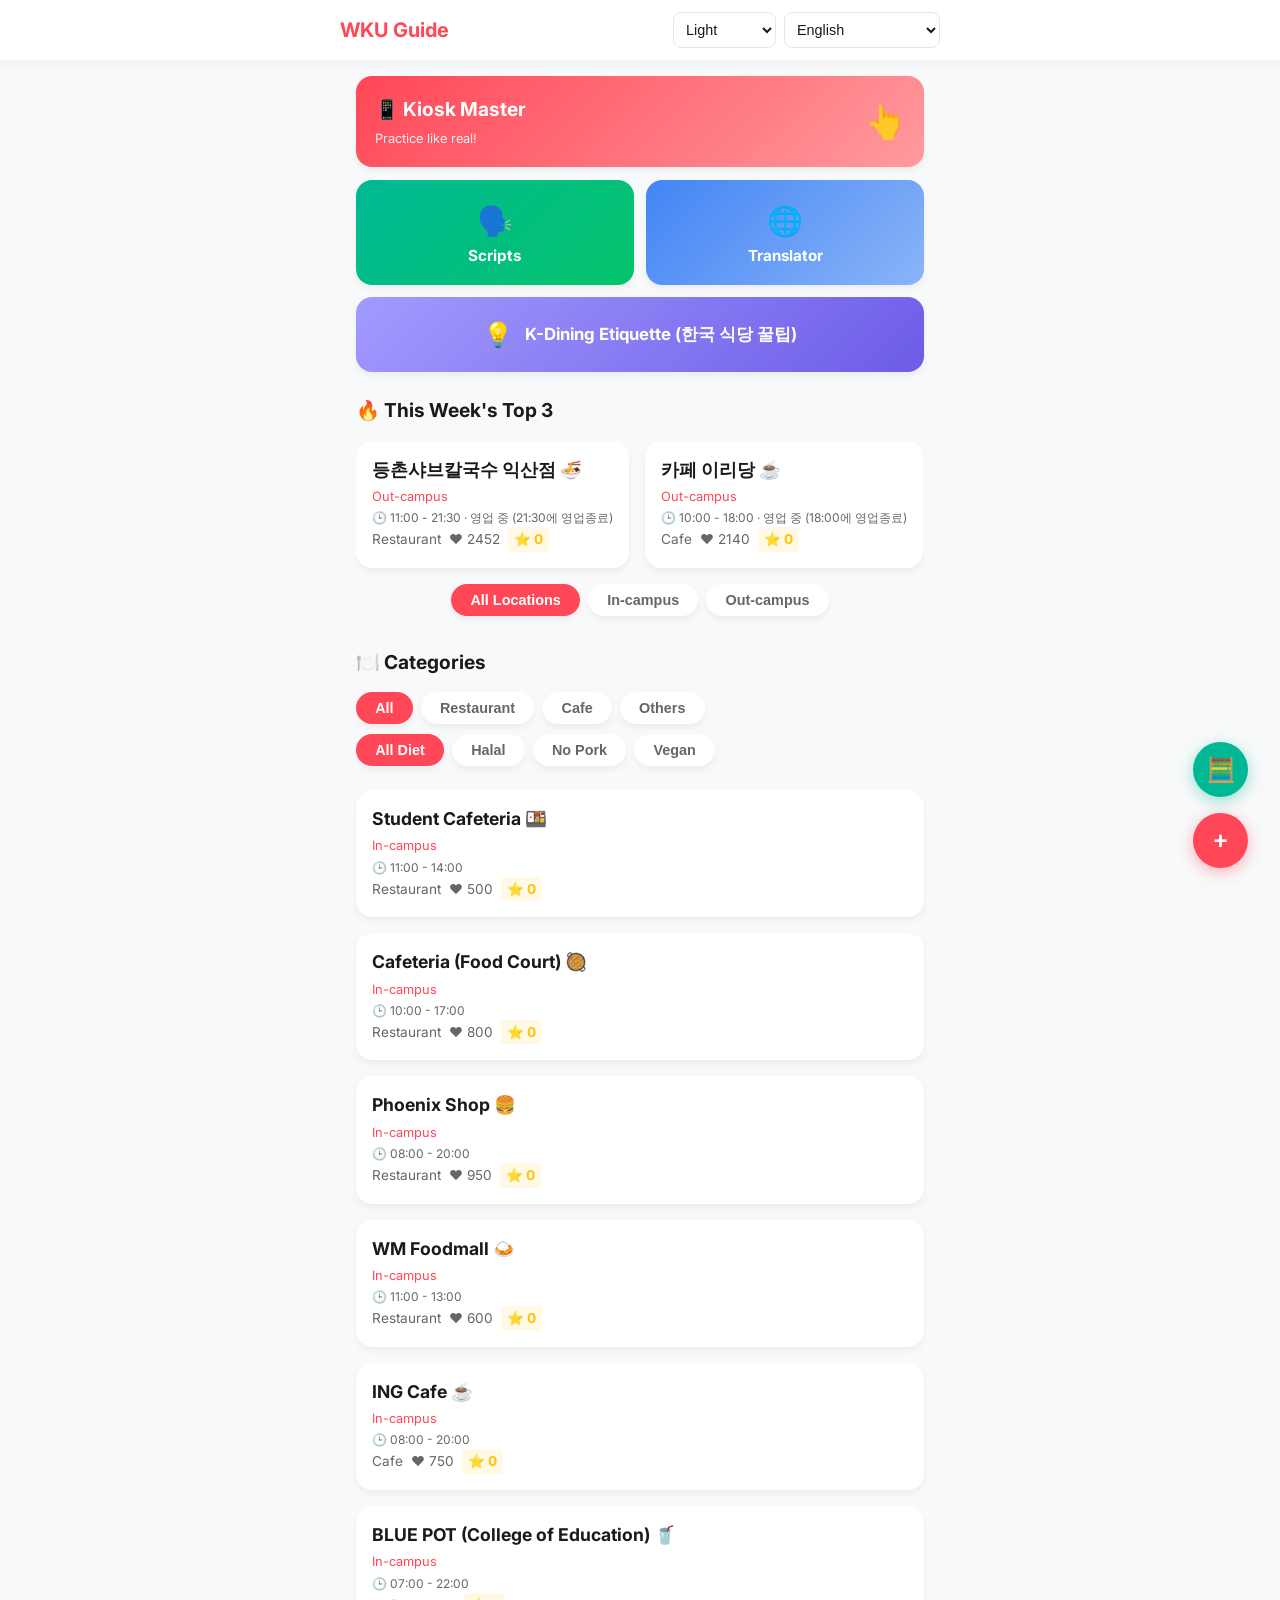
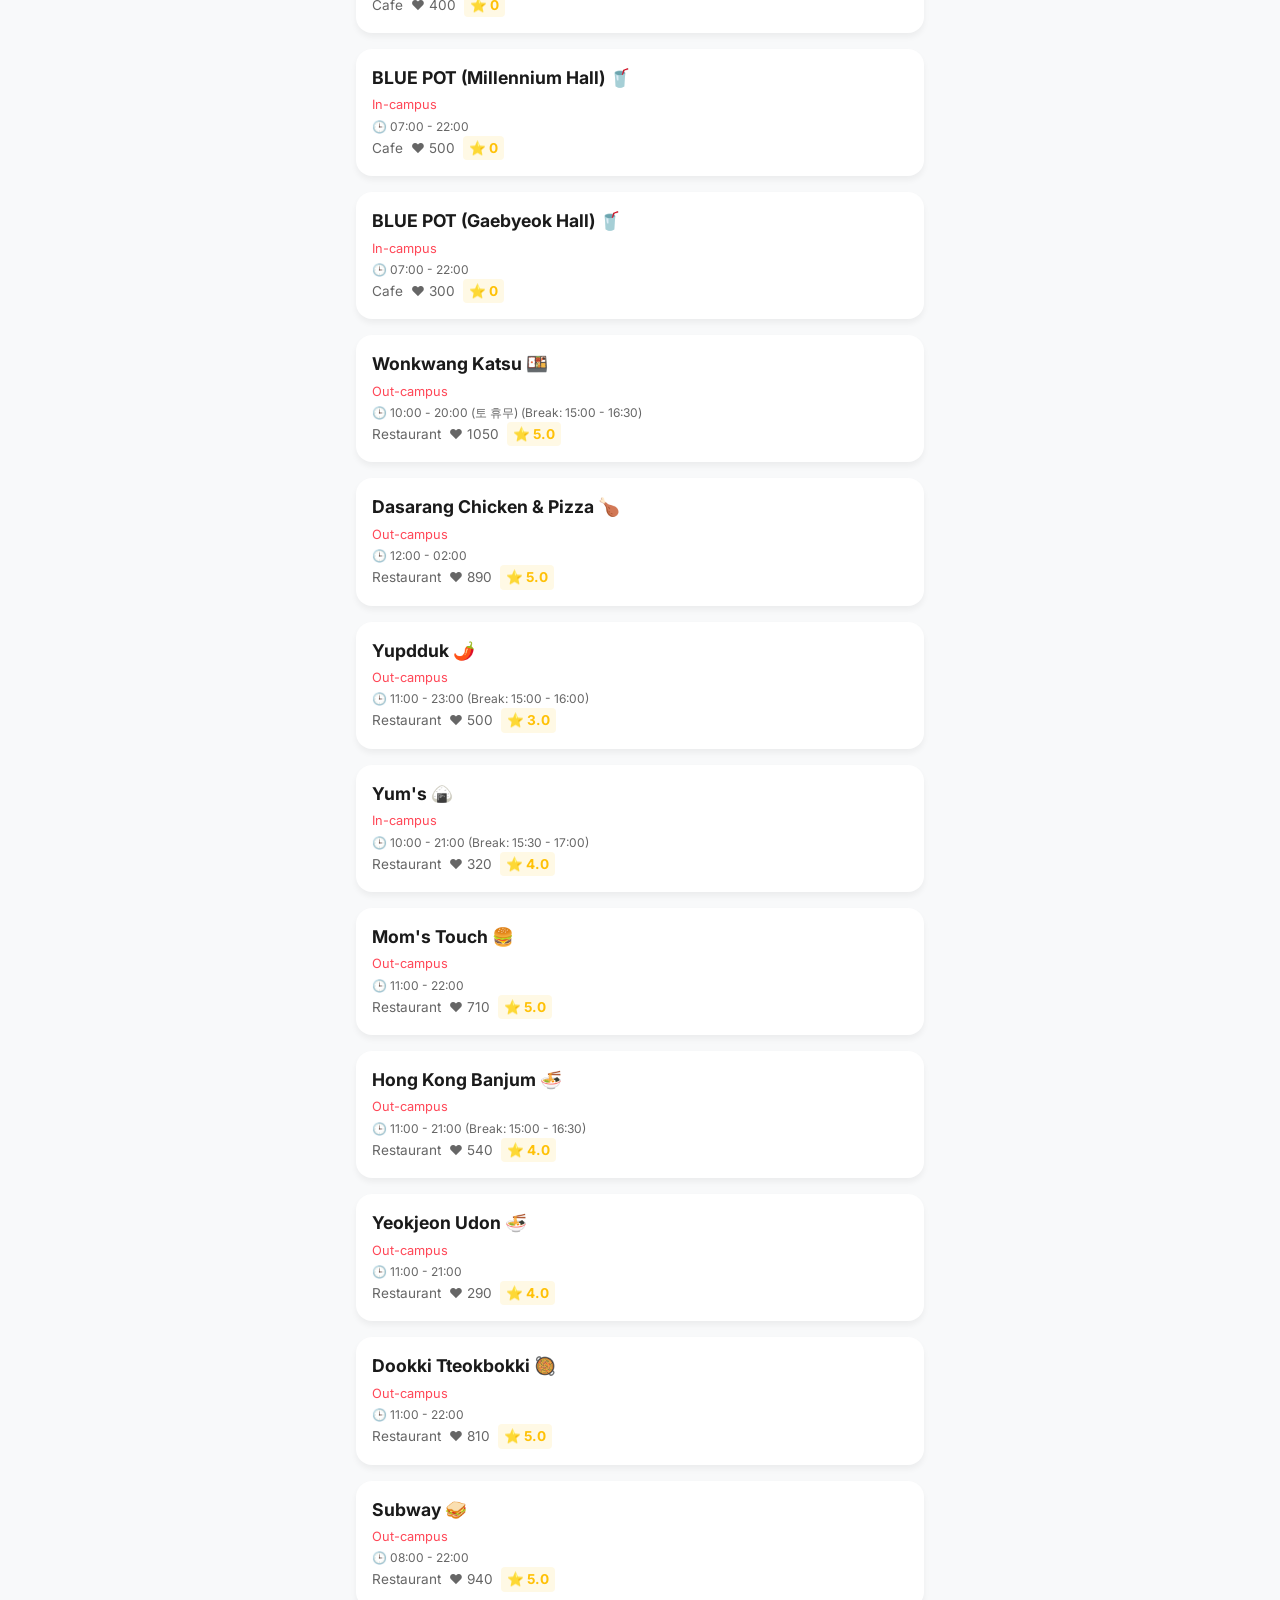
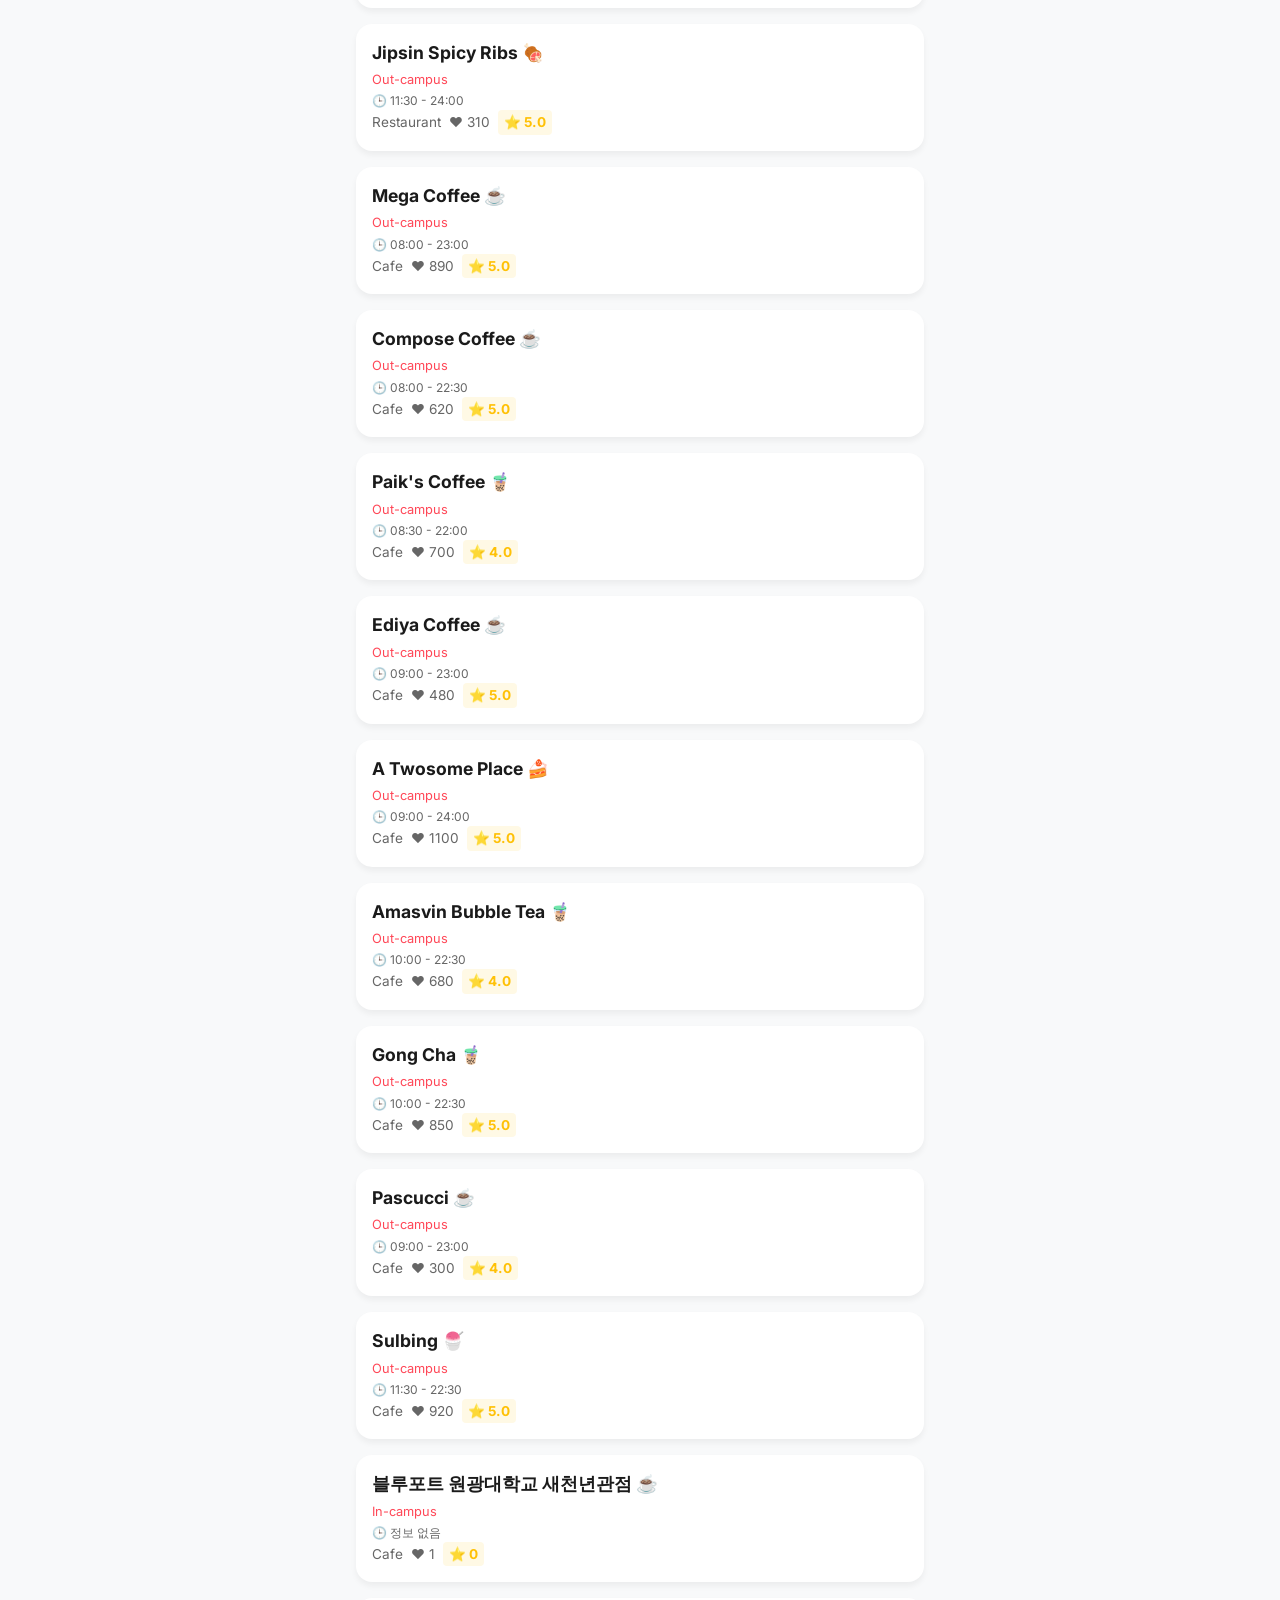
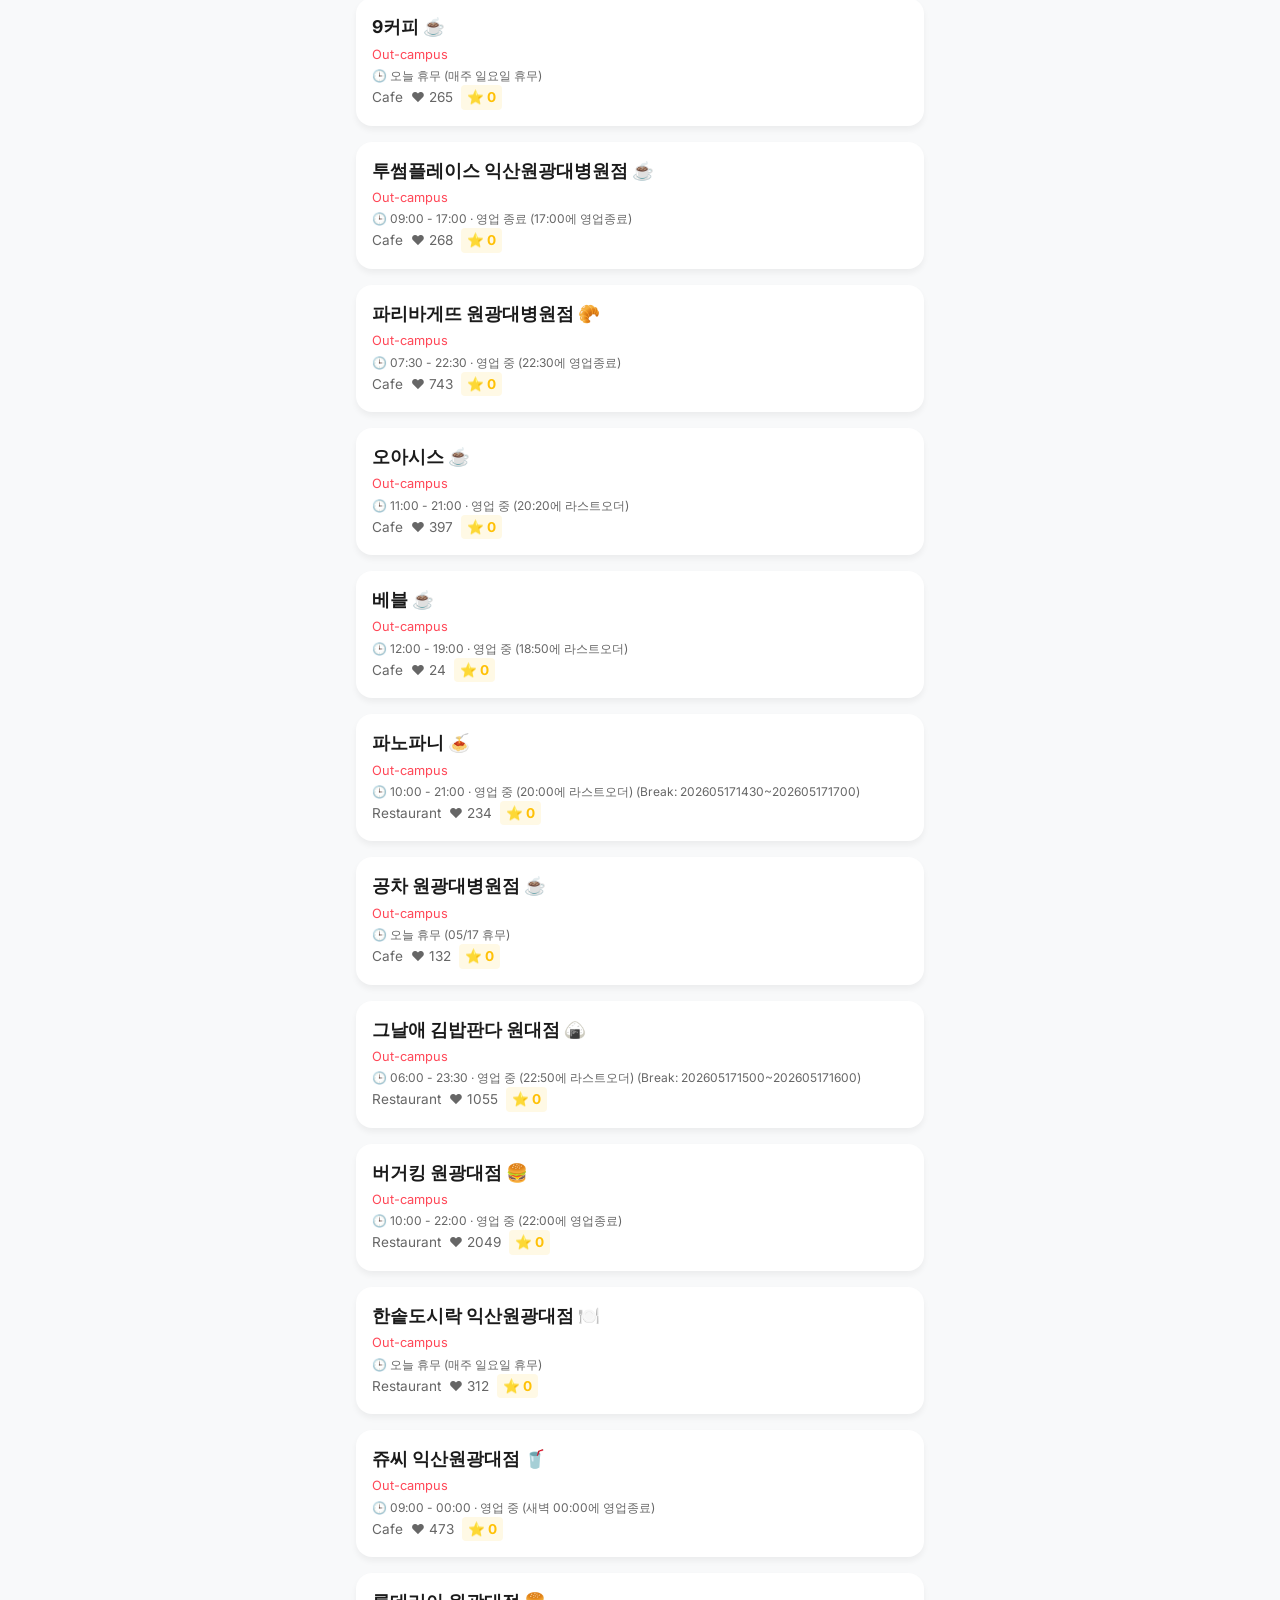
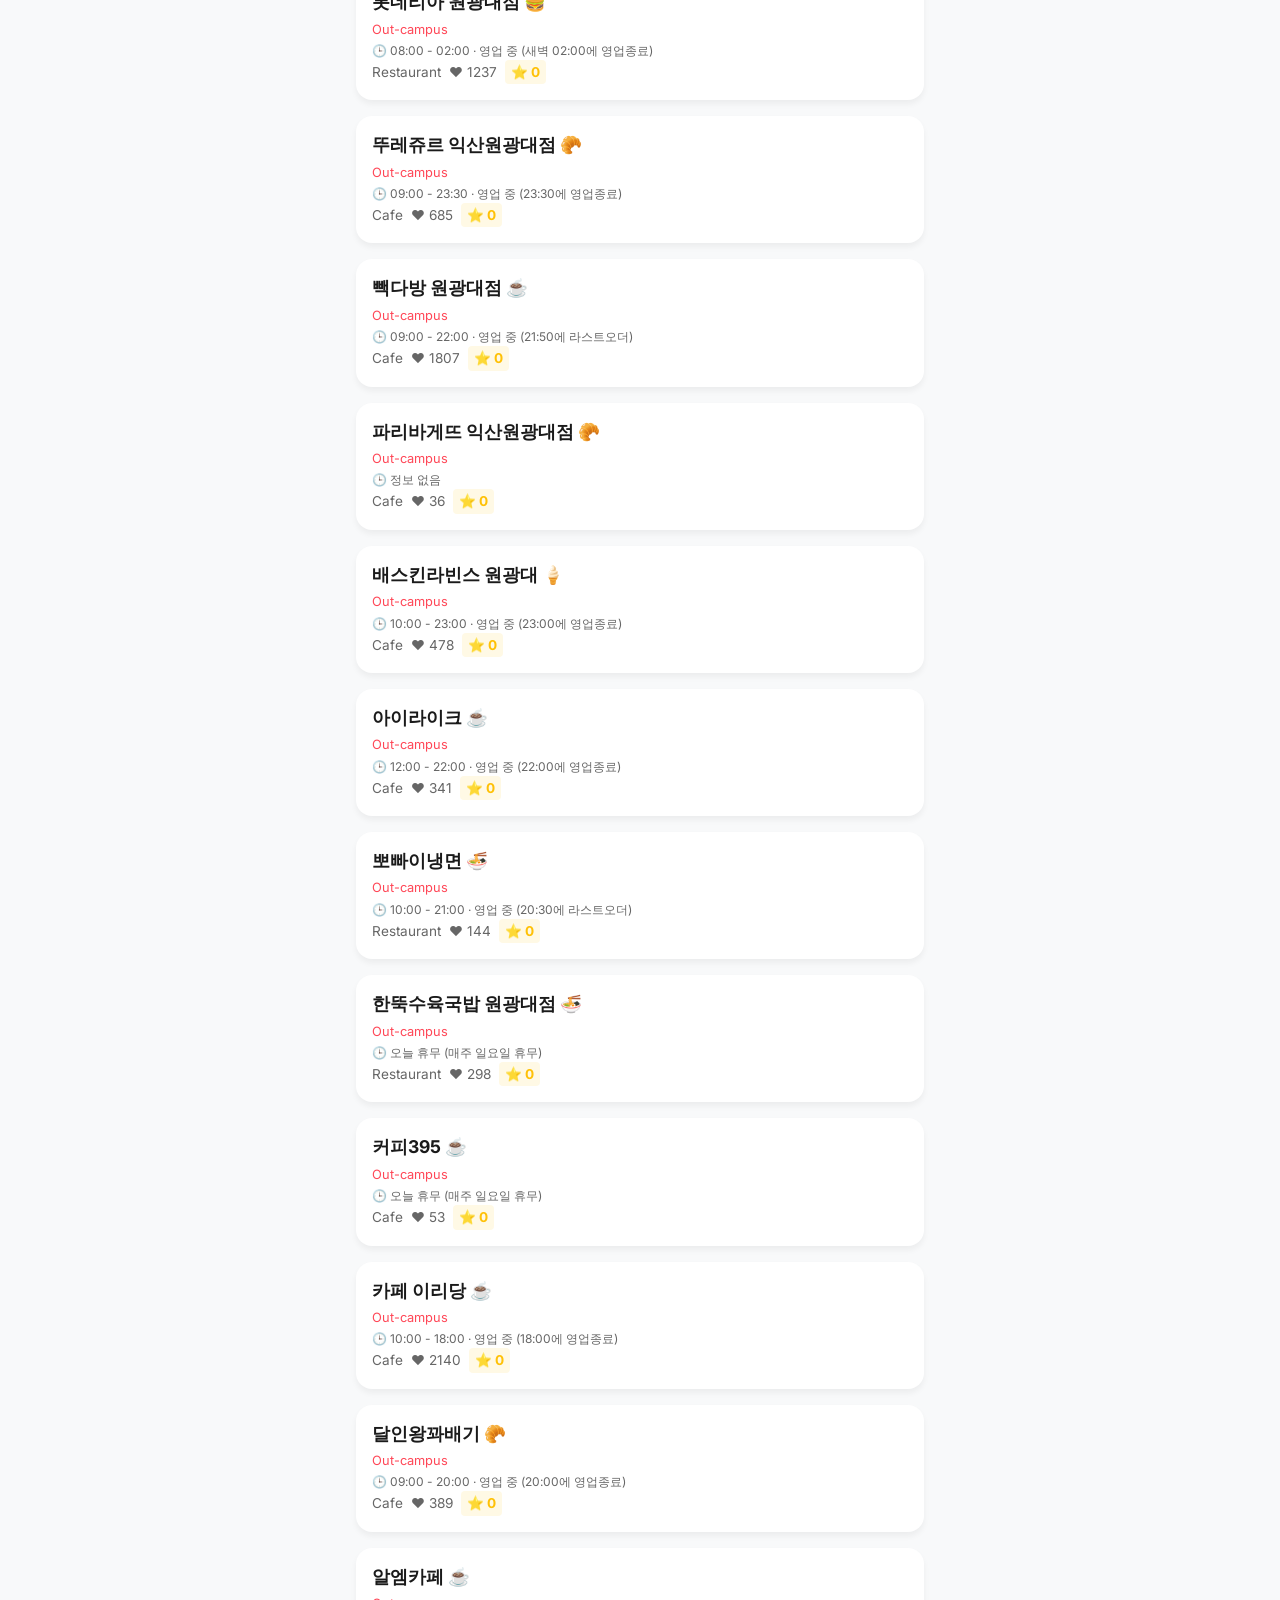
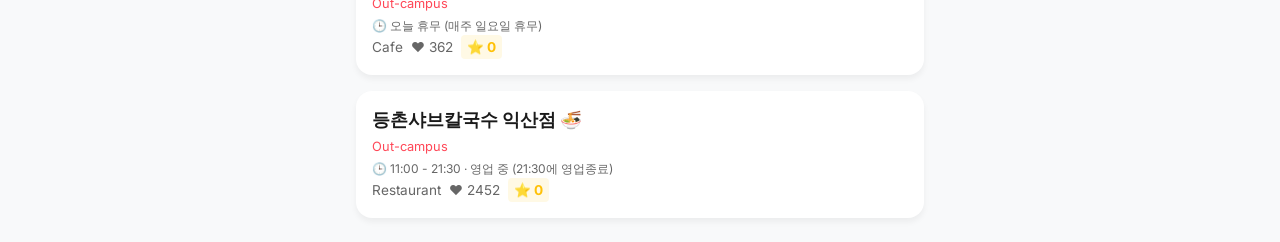
==== index.html @ 83cfc6c4 "Add files via upload" ====
<!DOCTYPE html>
<html lang="ko" data-theme="light">
<head>
  <script src="auto_import.js"></script>
  <script src="naver_wku_places_data.js"></script>
  <meta charset="UTF-8">
  <meta name="viewport" content="width=device-width, initial-scale=1.0, maximum-scale=1.0, user-scalable=no">
  <meta name="referrer" content="no-referrer">
  <title>WKU Restaurant Guide</title>
  <link href="https://fonts.googleapis.com/css2?family=Inter:wght@400;600;700;800&display=swap" rel="stylesheet">
  <style>
/* styles.css */
:root {
  --bg-color: #f8f9fa; --surface: #ffffff; --text-primary: #1a1a1a; --text-secondary: #666666;
  --primary: #ff4757; --primary-hover: #ff6b81; --border: #e2e8f0; --card-shadow: 0 4px 6px rgba(0, 0, 0, 0.05);
  --radius: 16px; --radius-sm: 8px;
}
[data-theme="dark"] {
  --bg-color: #121212; --surface: #1e1e1e; --text-primary: #e0e0e0; --text-secondary: #a0a0a0;
  --primary: #ff6b81; --primary-hover: #ff4757; --border: #333333; --card-shadow: 0 4px 6px rgba(0, 0, 0, 0.3);
}
[data-theme="truetone"] {
  --bg-color: #f4ecd8; --surface: #fdf6e3; --text-primary: #4a4238; --text-secondary: #7a6e5d;
  --primary: #d97757; --primary-hover: #c56546; --border: #e5d8bd; --card-shadow: 0 4px 6px rgba(92, 77, 50, 0.1);
}

* { box-sizing: border-box; margin: 0; padding: 0; -webkit-tap-highlight-color: transparent; }
body { font-family: 'Inter', -apple-system, sans-serif; background-color: var(--bg-color); color: var(--text-primary); line-height: 1.5; transition: background-color 0.3s ease, color 0.3s ease; }
header { position: sticky; top: 0; background-color: var(--surface); box-shadow: 0 2px 10px rgba(0,0,0,0.05); z-index: 100; padding: 0.75rem 1rem; transition: background-color 0.3s ease; }
.header-content { display: flex; justify-content: space-between; align-items: center; max-width: 600px; margin: 0 auto; }
.header-back-btn { display: none; background: none; border: none; font-size: 1.25rem; cursor: pointer; color: var(--text-primary); padding: 0.2rem 0.5rem; margin-right: 0.5rem; transition: color 0.2s; align-items: center; }
.header-back-btn:hover { color: var(--primary); }
.logo { font-size: 1.25rem; font-weight: 700; color: var(--primary); text-decoration: none; display: flex; align-items: center; }
.controls { display: flex; gap: 0.5rem; }
select { padding: 0.5rem; border-radius: var(--radius-sm); border: 1px solid var(--border); background-color: var(--surface); color: var(--text-primary); font-size: 0.9rem; outline: none; }
main { max-width: 600px; margin: 0 auto; min-height: 100vh; }
.view { display: none; animation: fadeIn 0.3s ease; }
.view.active { display: block; }
@keyframes fadeIn { from { opacity: 0; transform: translateY(10px); } to { opacity: 1; transform: translateY(0); } }
.section-container { padding: 1.5rem 1rem; }
.section-title { font-size: 1.2rem; font-weight: 700; margin-bottom: 1rem; color: var(--text-primary); }
.categories { display: flex; gap: 0.5rem; overflow-x: auto; padding-bottom: 0.5rem; scrollbar-width: none; }
.categories::-webkit-scrollbar { display: none; }
.category-btn { padding: 0.5rem 1.2rem; border: none; border-radius: 20px; background-color: var(--surface); color: var(--text-secondary); font-weight: 600; font-size: 0.9rem; white-space: nowrap; box-shadow: var(--card-shadow); cursor: pointer; transition: all 0.2s ease; }
.category-btn.active { background-color: var(--primary); color: white; }
.grid { display: grid; grid-template-columns: 1fr; gap: 1rem; margin-top: 1rem; }
.card { background-color: var(--surface); border-radius: var(--radius); box-shadow: var(--card-shadow); display: flex; overflow: hidden; cursor: pointer; transition: transform 0.2s ease; }
.card:hover { transform: translateY(-2px); }
.card-img { width: 100px; height: 100px; object-fit: cover; }
.card-content { padding: 1rem; flex: 1; display: flex; flex-direction: column; justify-content: center; }
.card-title { font-size: 1.1rem; font-weight: 700; margin-bottom: 0.25rem; }
.card-meta { font-size: 0.85rem; color: var(--text-secondary); display: flex; align-items: center; gap: 0.5rem; }
.rating-badge { display: inline-flex; align-items: center; background-color: rgba(255, 193, 7, 0.1); color: #ffc107; padding: 2px 6px; border-radius: 4px; font-weight: bold; }
/* Detail View Styles */
.detail-cover { width: 100%; height: 220px; object-fit: cover; display: block; }
.detail-header { background-color: var(--surface); padding: 1.5rem 1rem; border-bottom-left-radius: var(--radius); border-bottom-right-radius: var(--radius); box-shadow: var(--card-shadow); margin-bottom: 1rem; }
.detail-title { font-size: 1.5rem; font-weight: 800; margin-bottom: 0.5rem; }
.detail-address { font-size: 0.9rem; color: var(--text-secondary); margin-bottom: 1rem; display: flex; align-items: center; gap: 0.5rem; }
.detail-actions { display: flex; gap: 0.5rem; flex-wrap: wrap; }
.btn { padding: 0.6rem 1rem; border-radius: var(--radius-sm); font-weight: 600; font-size: 0.95rem; border: none; cursor: pointer; display: inline-flex; align-items: center; justify-content: center; gap: 0.5rem; text-decoration: none; transition: all 0.2s ease; }
.btn-primary { background-color: var(--primary); color: white; width: 100%; }
.btn-primary:hover { background-color: var(--primary-hover); }
.btn-outline { background-color: transparent; border: 1px solid var(--border); color: var(--text-primary); }
.btn-outline:hover { background-color: var(--bg-color); }
.menu-item { display: flex; background-color: var(--surface); border-radius: var(--radius); padding: 1rem; margin-bottom: 1rem; box-shadow: var(--card-shadow); }
.menu-info { flex: 1; }
.menu-name { font-weight: 700; font-size: 1.05rem; margin-bottom: 0.25rem; }
.menu-desc { font-size: 0.85rem; color: var(--text-secondary); margin-bottom: 0.5rem; line-height: 1.3; }
.menu-price { font-weight: 700; color: var(--primary); }
.menu-img { width: 80px; height: 80px; object-fit: cover; border-radius: var(--radius-sm); margin-left: 1rem; }

/* Reviews & Modals */
.form-group { margin-bottom: 1rem; }
.form-group label { display: block; font-size: 0.9rem; font-weight: 600; margin-bottom: 0.5rem; color: var(--text-secondary); }
textarea.form-control, select.form-control, input.form-control { width: 100%; padding: 0.8rem; border: 1px solid var(--border); border-radius: var(--radius-sm); background-color: var(--surface); color: var(--text-primary); font-family: inherit; font-size: 0.95rem; outline: none; }
textarea.form-control { resize: vertical; min-height: 80px; }
.review-card { background-color: var(--surface); padding: 1rem; border-radius: var(--radius); box-shadow: var(--card-shadow); margin-bottom: 1rem; }
.review-header { display: flex; justify-content: space-between; align-items: center; margin-bottom: 0.5rem; }
.review-author { font-weight: 700; font-size: 0.95rem; }
.review-date { font-size: 0.8rem; color: var(--text-secondary); }
.review-food { font-size: 0.85rem; color: var(--primary); margin-bottom: 0.5rem; font-weight: 600; }
.review-text { font-size: 0.95rem; color: var(--text-primary); line-height: 1.4; }

.modal-overlay { position: fixed; top: 0; left: 0; right: 0; bottom: 0; background-color: rgba(0,0,0,0.5); display: none; justify-content: center; align-items: center; z-index: 1000; padding: 1rem; }
.modal-overlay.active { display: flex; }
.modal-content { background-color: var(--surface); border-radius: var(--radius); width: 100%; max-width: 500px; max-height: 80vh; overflow-y: auto; padding: 1.5rem; box-shadow: 0 10px 30px rgba(0,0,0,0.2); }
.modal-header { display: flex; justify-content: space-between; align-items: center; margin-bottom: 1rem; }
.close-btn { background: none; border: none; font-size: 1.5rem; color: var(--text-secondary); cursor: pointer; }

/* Scripts UI */
.script-box { background-color: var(--bg-color); padding: 1rem; border-radius: var(--radius-sm); margin-bottom: 0.5rem; border-left: 3px solid var(--primary); }
.script-ko-container { display: flex; justify-content: space-between; align-items: center; margin-bottom: 0.25rem; }
.script-ko { font-weight: 700; color: var(--text-primary); }
.script-rom { font-size: 0.85rem; color: #888; font-style: italic; margin-top: 0.2rem; }
.tts-btn { background: none; border: none; font-size: 1.2rem; cursor: pointer; color: var(--primary); padding: 0.2rem; border-radius: 50%; transition: all 0.2s; }
.tts-btn:active { transform: scale(0.9); }
.tts-btn:hover { background-color: rgba(255, 71, 87, 0.1); }
.script-en { font-size: 0.9rem; color: var(--text-secondary); }

/* FAB */
.fab-container { position: fixed; bottom: 2rem; right: 2rem; display: flex; flex-direction: column; gap: 1rem; z-index: 999; }
.fab { width: 55px; height: 55px; border-radius: 50%; background-color: var(--primary); color: white; border: none; font-size: 1.5rem; font-weight: bold; display: flex; align-items: center; justify-content: center; box-shadow: 0 4px 15px rgba(255, 71, 87, 0.4); cursor: pointer; transition: all 0.2s ease; }
.fab:hover { transform: scale(1.05); background-color: var(--primary-hover); }
.fab:active { transform: scale(0.95); }
.fab-secondary { background-color: #00b894; box-shadow: 0 4px 15px rgba(0, 184, 148, 0.4); }
.fab-secondary:hover { background-color: #00cec9; }

.dynamic-menu-box { background-color: var(--bg-color); padding: 1rem; border-radius: var(--radius-sm); margin-bottom: 1rem; border: 1px solid var(--border); position: relative; }
.remove-menu-btn { position: absolute; top: 0.5rem; right: 0.5rem; background: none; border: none; color: var(--primary); font-size: 1.2rem; font-weight: bold; cursor: pointer; }
.star-rating-input { display: flex; gap: 0.3rem; font-size: 2.5rem; color: var(--border); cursor: pointer; margin-bottom: 0.5rem; }
.star-rating-input span { transition: color 0.2s ease, transform 0.1s ease; }
.star-rating-input span:active { transform: scale(0.9); }
.star-rating-input span.active { color: #ffc107; }

/* Kiosk Master & Quiz Styles */
.character-grid { display: grid; grid-template-columns: 1fr 1fr; gap: 1rem; margin-top: 1rem; }
.character-card { background: var(--surface); border: 2px solid var(--border); border-radius: var(--radius); padding: 1rem; text-align: center; transition: all 0.2s ease; position: relative; }
.character-card:hover { border-color: var(--primary); background: rgba(255, 71, 87, 0.05); }
.character-img { width: 100%; height: 120px; object-fit: contain; margin-bottom: 0.5rem; cursor: pointer; }
.mode-btn { display: block; width: 100%; padding: 1.5rem; margin-bottom: 1rem; border-radius: var(--radius); background: var(--surface); border: 2px solid var(--border); font-size: 1.2rem; font-weight: 700; text-align: center; cursor: pointer; box-shadow: var(--card-shadow); color: var(--text-primary); }
.mode-btn:hover { border-color: var(--primary); }
.kiosk-container { width: 100%; max-width: 400px; height: 600px; background-color: #f0f0f0; border: 8px solid #222; border-radius: 20px; margin: 0 auto; position: relative; overflow: hidden; box-shadow: 0 10px 25px rgba(0,0,0,0.15); display: flex; flex-direction: column; }
.kiosk-header { background-color: #ff4757; color: white; padding: 15px; text-align: center; font-weight: bold; font-size: 1.2rem; }
.kiosk-body { flex: 1; background-color: #fff; position: relative; overflow-y: auto; }
.kiosk-screen-home { display: flex; flex-direction: column; height: 100%; }
.kiosk-half-btn { flex: 1; display: flex; justify-content: center; align-items: center; font-size: 1.8rem; font-weight: 800; cursor: pointer; transition: background 0.2s; border-bottom: 1px solid #ddd; }
.kiosk-half-btn:hover { background: #f9f9f9; }
.kiosk-screen-menu { display: flex; flex-direction: column; height: 100%; }
.kiosk-category-tabs { display: flex; background: #333; color: white; }
.kiosk-tab { flex: 1; text-align: center; padding: 10px 0; font-size: 0.9rem; cursor: pointer; }
.kiosk-tab.active { background: #ff4757; font-weight: bold; }
.kiosk-menu-grid { display: grid; grid-template-columns: 1fr 1fr; gap: 10px; padding: 10px; flex: 1; overflow-y: auto; }
.kiosk-menu-item { border: 1px solid #ddd; border-radius: 8px; text-align: center; padding: 10px; cursor: pointer; background: #fff; }
.kiosk-menu-item:hover { background: #fafafa; }
.kiosk-cart-area { background: #f8f8f8; border-top: 2px solid #ddd; padding: 10px; display: flex; justify-content: space-between; align-items: center; }
.kiosk-pay-btn { background: #ff4757; color: white; border: none; padding: 10px 20px; border-radius: 8px; font-weight: bold; font-size: 1.1rem; cursor: pointer; }
.kiosk-screen-pay { display: flex; flex-direction: column; padding: 20px; height: 100%; justify-content: center; gap: 15px; }
.kiosk-pay-option { padding: 25px; text-align: center; border: 2px solid #ccc; border-radius: 12px; font-size: 1.5rem; font-weight: bold; cursor: pointer; }
.kiosk-pay-option:hover { border-color: #ff4757; background: rgba(255, 71, 87, 0.05); }

@keyframes pulseHighlight { 0% { box-shadow: 0 0 0 0 rgba(255, 71, 87, 0.7); } 70% { box-shadow: 0 0 0 15px rgba(255, 71, 87, 0); } 100% { box-shadow: 0 0 0 0 rgba(255, 71, 87, 0); } }
.highlight-target { animation: pulseHighlight 1.5s infinite; border: 3px solid #ff4757 !important; z-index: 10; position: relative; }

.dialogue-bubble { background: #fff; border: 2px solid var(--primary); border-radius: 12px; padding: 15px; margin-bottom: 15px; box-shadow: 0 4px 10px rgba(0,0,0,0.1); position: relative; display: flex; align-items: center; gap: 15px; }
.dialogue-bubble::after { content: ''; position: absolute; bottom: -10px; left: 50px; border-width: 10px 10px 0; border-style: solid; border-color: var(--primary) transparent transparent transparent; display: block; width: 0; }
.quiz-option { background: var(--surface); border: 2px solid var(--border); padding: 1rem; border-radius: var(--radius-sm); margin-bottom: 0.8rem; cursor: pointer; font-weight: 600; color: var(--text-primary); transition: all 0.2s; text-align: center; box-shadow: var(--card-shadow); }
.quiz-option:hover { border-color: var(--primary); background: rgba(255, 71, 87, 0.05); }
.quiz-option.correct { background: #00b894 !important; color: white !important; border-color: #00b894 !important; }
.quiz-option.wrong { background: #ff7675 !important; color: white !important; border-color: #ff7675 !important; }
.quiz-option-rom { font-size: 0.85rem; font-weight: 400; font-style: italic; margin-top: 0.3rem; opacity: 0.8; }
.guide-card { background: var(--surface); border-radius: var(--radius-sm); overflow: hidden; box-shadow: var(--card-shadow); border: 2px solid var(--border); display: flex; flex-direction: column; }
.guide-img { height: 100px; display: flex; justify-content: center; align-items: center; font-size: 3.5rem; }
.guide-text { padding: 0.8rem; text-align: center; }
  </style>
</head>
<body>
  <header>
    <div class="header-content">
      <div style="display: flex; align-items: center;">
        <button id="header-back-btn" class="header-back-btn" onclick="app.goBack(event)" title="Go Back">
          <svg width="24" height="24" viewBox="0 0 24 24" fill="none" stroke="currentColor" stroke-width="2.5" stroke-linecap="round" stroke-linejoin="round" style="display: block;"><line x1="19" y1="12" x2="5" y2="12"></line><polyline points="12 19 5 12 12 5"></polyline></svg>
        </button>
        <a href="#" class="logo" onclick="app.goHome(event)">WKU Guide</a>
      </div>
      <div class="controls">
        <select id="theme-select" onchange="app.changeTheme(this.value)">
          <option value="light" data-i18n="theme_light">Light</option>
          <option value="dark" data-i18n="theme_dark">Dark</option>
          <option value="truetone" data-i18n="theme_truetone">True Tone</option>
        </select>
        <select id="lang-select" onchange="app.changeLanguage(this.value)">
          <option value="ko">한국어</option>
          <option value="en" selected>English</option>
          <option value="uz">O'zbek (우즈벡)</option>
          <option value="ur">اردو (우르두)</option>
          <option value="mn">Монгол (몽골)</option>
          <option value="ne">नेपाली (네팔)</option>
          <option value="vi">Tiếng Việt (베트남)</option>
          <option value="si">සිංහල (스리랑카)</option>
        </select>
      </div>
    </div>
  </header>

  <main>
    <!-- Main Home View -->
    <div id="main-view" class="view active">
      <section class="section-container" style="padding-top: 1rem; padding-bottom: 0; display: grid; grid-template-columns: 1fr 1fr; gap: 0.8rem;">
        <div style="grid-column: span 2; background: linear-gradient(135deg, var(--primary), #ff9a9e); border-radius: var(--radius); padding: 1.2rem; color: white; display: flex; justify-content: space-between; align-items: center; cursor: pointer; box-shadow: var(--card-shadow);" onclick="app.goKioskTutorial()">
          <div><h2 style="margin:0; font-size: 1.2rem;" data-i18n="kiosk_banner_title">📱 Kiosk Master</h2><p style="margin: 0.3rem 0 0 0; font-size: 0.8rem; opacity: 0.9;" data-i18n="kiosk_banner_desc">키오스크 연습!</p></div>
          <div style="font-size: 2rem;">👆</div>
        </div>
        <div style="background: linear-gradient(135deg, #00b894, #05c46b); border-radius: var(--radius); padding: 1.2rem; color: white; display: flex; flex-direction: column; justify-content: center; align-items: center; cursor: pointer; box-shadow: var(--card-shadow); text-align: center;" onclick="app.goGlobalScripts('ordering')">
          <div style="font-size: 1.8rem; margin-bottom: 0.3rem;">🗣️</div>
          <div style="font-weight: 700; font-size: 0.95rem; line-height: 1.2;"><span data-i18n="global_scripts">대화 스크립트</span></div>
        </div>
        <a href="https://translate.google.com/" target="_blank" style="text-decoration: none; background: linear-gradient(135deg, #4285F4, #8ab4f8); border-radius: var(--radius); padding: 1.2rem; color: white; display: flex; flex-direction: column; justify-content: center; align-items: center; cursor: pointer; box-shadow: var(--card-shadow); text-align: center;">
          <div style="font-size: 1.8rem; margin-bottom: 0.3rem;">🌐</div>
          <div style="font-weight: 700; font-size: 0.95rem; line-height: 1.2;"><span data-i18n="translator">번역기</span></div>
        </a>
        <div style="grid-column: span 2; background: linear-gradient(135deg, #a29bfe, #6c5ce7); border-radius: var(--radius); padding: 1.2rem; color: white; display: flex; align-items: center; justify-content: center; gap: 0.8rem; cursor: pointer; box-shadow: var(--card-shadow);" onclick="app.openEtiquetteModal()">
          <div style="font-size: 1.5rem;">💡</div>
          <div style="font-weight: 700; font-size: 1.05rem;"><span data-i18n="dining_etiquette">K-Dining Etiquette (한국 식당 꿀팁)</span></div>
        </div>
      </section>

      <section class="section-container" style="padding-bottom: 0;">
        <h2 class="section-title">🔥 <span data-i18n="top3_title">This Week's Top 3</span></h2>
        <div class="grid" id="top3-container" style="display:flex; overflow-x:auto; scrollbar-width:none; padding-bottom:1rem; gap:1rem;"></div>
      </section>

      <section class="section-container" style="padding-top: 0; padding-bottom: 0;">
        <div class="categories" id="location-filters" style="display: flex; gap: 0.5rem; justify-content: center;">
          <button class="category-btn active" data-location="All" data-i18n="loc_all" onclick="app.changeLocation('All')">All</button>
          <button class="category-btn" data-location="in-campus" data-i18n="loc_in_campus" onclick="app.changeLocation('in-campus')">In-campus</button>
          <button class="category-btn" data-location="out-campus" data-i18n="loc_out_campus" onclick="app.changeLocation('out-campus')">Out-campus</button>
        </div>
      </section>

      <section class="section-container">
        <h2 class="section-title">🍽️ <span data-i18n="categories_title">Categories</span></h2>
        <!-- HunSec -->
        <div class="categories" id="category-filters" style="flex-direction: column; align-items: flex-start; gap: 0.6rem; width: 100%;">
          <div id="category-type-filters" style="display:flex; gap:0.5rem; flex-wrap:wrap; justify-content:flex-start;">
            <button class="category-btn active" data-category="All" data-i18n="cat_all">All</button>
            <button class="category-btn" data-category="Restaurant" data-i18n="cat_restaurant">Restaurant</button>
            <button class="category-btn" data-category="Cafe" data-i18n="cat_cafe">Cafe</button>
            <button class="category-btn" data-category="Others" data-i18n="cat_others">Others</button>
          </div>
          <div id="category-diet-filters" style="display:flex; gap:0.5rem; flex-wrap:wrap; justify-content:flex-start;">
            <button class="category-btn active" data-category="AllDiet" data-i18n="cat_all_diet">All Diet</button>
            <button class="category-btn" data-category="Halal" data-i18n="cat_halal">Halal</button>
            <button class="category-btn" data-category="NoPork" data-i18n="cat_no_pork">No Pork</button>
            <button class="category-btn" data-category="Vegan" data-i18n="cat_vegan">Vegan</button>
          </div>
        </div>
        <div class="grid" id="restaurants-grid"></div>
      </section>
    </div>

    <!-- Other Views -->
    <div id="detail-view" class="view"><div id="detail-content"></div></div>
    <div id="kiosk-view" class="view"><div id="kiosk-content"></div></div>
    <div id="global-script-view" class="view"><div id="global-script-content"></div></div>
    <div id="script-quiz-view" class="view"><div id="script-quiz-content"></div></div>

    <!-- Form View -->
    <div id="add-view" class="view">
      <div class="section-container">
        <h2 class="section-title" id="form-title">➕ Add New Restaurant</h2>
        <div style="background:var(--surface); padding:1.5rem; border-radius:var(--radius); box-shadow:var(--card-shadow);">
          <div style="background: rgba(3, 199, 90, 0.05); padding: 1.2rem; border-radius: var(--radius); border: 2px dashed #03c75a; margin-bottom: 2rem;">
            <label style="color: #03c75a; font-weight: 800; font-size: 1rem; display: block; margin-bottom: 0.35rem;">✨ AI 정보 추출</label>
            <p style="margin:0 0 0.8rem; font-size:0.85rem; color:var(--text-secondary);">입력값을 Gemini가 정리해 폼을 채웁니다. 실제 크롤링 데이터는 목록에 반영되어 있습니다.</p>
            <input type="password" id="gemini-api-key" class="form-control" placeholder="여기에 Gemini API Key를 먼저 입력해주세요 (자동 저장됨)" style="border: 1px solid #03c75a; margin-bottom: 0.8rem; font-size: 0.85rem;" onchange="localStorage.setItem('gemini_api_key', this.value.trim())">
            <div style="display: flex; gap: 0.5rem; flex-wrap: wrap;">
              <input type="text" id="scrape-url" class="form-control" placeholder="예: 네이버 지도 링크 또는 가게 이름" style="flex: 1; min-width: 200px;">
              <button class="btn btn-primary" id="scrape-btn" style="background: #03c75a; border: none; width: auto;" onclick="app.scrapeDataFromUrl()">✨ AI로 채우기</button>
            </div>
          </div>
          <div class="form-group"><label>가게 이름</label><input type="text" id="add-name" class="form-control"></div>
          <div class="form-group"><label>카테고리</label><select id="add-category" class="form-control"><option value="Restaurant">식당</option><option value="Cafe">카페</option><option value="Others">기타</option></select></div>
          <div class="form-group"><label>위치</label><select id="add-location" class="form-control"><option value="in-campus">교내</option><option value="out-campus">교외</option></select></div>
          <div class="form-group"><label>주소</label><input type="text" id="add-address" class="form-control"></div>
          <div class="form-group"><label>영업 시간</label><input type="text" id="add-hours" class="form-control"></div>
          <div class="form-group"><label>브레이크 타임</label><input type="text" id="add-breaktime" class="form-control"></div>
          <div class="form-group"><label>네이버 지도 URL</label><input type="text" id="add-maplink-naver" class="form-control"></div>
          <div class="form-group"><label>구글 지도 URL</label><input type="text" id="add-maplink-google" class="form-control"></div>
          <div class="form-group">
            <label>대표 사진 URL</label>
            <div style="display:flex; gap:0.5rem; margin-bottom:0.5rem;">
              <input type="text" id="add-cover-url" class="form-control" onchange="app.handleImageUrl(this.value, 'cover-preview')">
              <input type="file" id="add-cover" class="form-control" accept="image/*" onchange="app.handleImageUpload(event, 'cover-preview', 'cover-ai-msg')" style="width: auto;">
            </div>
            <p id="cover-ai-msg" style="color:#03c75a; font-size:0.8rem; display:none;">✨ AI 사진</p>
            <img id="cover-preview" style="display:none; width:100%; height:150px; object-fit:cover; margin-top:0.5rem; border-radius:8px;">
          </div>
          <hr style="border:0; border-top:1px solid var(--border); margin:1.5rem 0;">
          <div style="background: rgba(3, 199, 90, 0.05); padding: 1rem; border-radius: var(--radius); border: 2px dashed #03c75a; margin-bottom: 1rem;">
            <label style="color: #03c75a; font-weight: 800; font-size: 0.95rem; display: block; margin-bottom: 0.5rem;">✨ 메뉴만 AI로 채우기 (텍스트 복사/붙여넣기)</label>
            <div style="display: flex; gap: 0.5rem; flex-wrap: wrap;">
              <input type="text" id="scrape-menus-query" class="form-control" placeholder="배민/네이버 플레이스 메뉴 텍스트 전체 복사" style="flex: 1; min-width: 200px;">
              <button class="btn btn-primary" id="scrape-menus-btn" style="background: #03c75a; border: none; width: auto;" onclick="app.scrapeMenusFromUrl()">✨ 메뉴 가져오기</button>
            </div>
          </div>
          <div style="display:flex; justify-content:space-between; align-items:center; margin-bottom:1rem;">
            <div style="display:flex; align-items:center; gap:0.5rem;">
              <h3 style="font-size:1.1rem; margin:0;">메뉴 등록</h3>
              <button class="btn btn-outline" style="padding: 0.3rem 0.6rem; font-size:0.8rem; border-color:#8e44ad; color:#8e44ad;" onclick="app.loadPythonMenus()">🐍 파이썬 메뉴 불러오기</button>
            </div>
            <button class="btn btn-outline" style="padding: 0.3rem 0.6rem; font-size:0.8rem;" onclick="app.addMenuField()">+ 추가</button>
          </div>
          <div id="menu-list-container"></div>
          <button class="btn btn-primary" onclick="app.submitRestaurant()" style="margin-top:1.5rem;">저장하기</button>
          <button class="btn btn-outline" onclick="app.goHome()" style="width:100%; margin-top:0.5rem;">취소</button>
          <button id="delete-restaurant-btn" class="btn btn-outline" onclick="app.deleteRestaurant()" style="width:100%; margin-top:0.5rem; color:#ff4757; border-color:#ff4757; display:none;">🗑️ 삭제</button>
        </div>
      </div>
    </div>
  </main>

  <div class="fab-container">
    <button class="fab fab-secondary" onclick="app.openDutchPay()" title="더치페이 계산기">🧮</button>
    <button class="fab" onclick="app.openPasswordPrompt('add')" title="식당 추가">+</button>
  </div>

  <!-- Dutch Pay Modal -->
  <div class="modal-overlay" id="dutch-modal">
    <div class="modal-content" style="max-width: 350px;">
      <div class="modal-header">
        <h2 style="margin:0; font-size: 1.3rem;">🧮 <span data-i18n="dutch_title">더치페이 계산기</span></h2>
        <button class="close-btn" onclick="app.closeDutchPay()">✕</button>
      </div>
      <div style="background: var(--bg-color); padding: 1.2rem; border-radius: var(--radius-sm); margin-bottom: 1rem;">
        <div class="form-group">
          <label data-i18n="dutch_total">총 결제 금액 (Total Amount)</label>
          <div style="display:flex; align-items:center; gap:0.5rem;"><input type="number" id="dutch-total" class="form-control" placeholder="예: 25000" oninput="app.calculateDutch()"><span style="font-weight:bold;">₩</span></div>
        </div>
        <div class="form-group" style="margin-bottom:0;">
          <label data-i18n="dutch_people">인원 수 (People)</label>
          <div style="display:flex; align-items:center; gap:0.5rem;">
            <button class="btn btn-outline" style="padding:0.5rem 1rem;" onclick="app.adjustDutchPeople(-1)">-</button>
            <input type="number" id="dutch-people" class="form-control" value="2" min="1" style="text-align:center;" oninput="app.calculateDutch()">
            <button class="btn btn-outline" style="padding:0.5rem 1rem;" onclick="app.adjustDutchPeople(1)">+</button>
          </div>
        </div>
      </div>
      <div style="text-align:center; padding: 1rem; border: 2px dashed var(--primary); border-radius: var(--radius-sm); margin-bottom: 1rem;">
        <div style="font-size: 0.9rem; color: var(--text-secondary); margin-bottom: 0.5rem;" data-i18n="dutch_per_person">1인당 낼 금액</div>
        <div style="font-size: 2rem; font-weight: 800; color: var(--primary);"><span id="dutch-result">0</span> <span style="font-size:1.2rem;">₩</span></div>
      </div>
      <hr style="border:0; border-top:1px solid var(--border); margin:1.5rem 0;">
      <h3 style="font-size:1rem; margin-bottom:0.8rem;">🏦 <span data-i18n="dutch_bank">내 계좌 공유하기</span></h3>
      <div class="form-group"><input type="text" id="dutch-bank-info" class="form-control" placeholder="예: 카카오뱅크 3333-01-2345678 김철수" value=""></div>
      <button class="btn btn-primary" style="width:100%; background-color:#00b894; border:none; padding:1rem; font-size:1.05rem;" onclick="app.copyDutchInfo()">📋 <span data-i18n="btn_copy_dutch">금액 & 계좌 복사하기</span></button>
      <p id="dutch-copy-msg" style="color:#00b894; font-size:0.85rem; text-align:center; margin-top:0.8rem; display:none; font-weight:bold;">✅ 클립보드에 복사되었습니다!</p>
    </div>
  </div>

  <div class="modal-overlay" id="password-modal">
    <div class="modal-content" style="max-width: 300px; text-align: center;">
      <h2 style="margin-bottom: 1rem; font-size: 1.2rem;">관리자 비밀번호</h2>
      <input type="password" id="admin-password" class="form-control" style="text-align:center; letter-spacing: 0.5rem; margin-bottom: 1rem;" placeholder="****">
      <p id="password-error" style="color: var(--primary); font-size: 0.85rem; margin-bottom: 1rem; display: none;">비밀번호가 틀렸습니다.</p>
      <div style="display:flex; gap: 0.5rem;">
        <button class="btn btn-outline" style="flex:1;" onclick="app.closePasswordPrompt()">취소</button>
        <button class="btn btn-primary" style="flex:1;" onclick="app.verifyPassword()">확인</button>
      </div>
    </div>
  </div>

  <div class="modal-overlay" id="etiquette-modal">
    <div class="modal-content" style="max-height: 85vh;">
      <div class="modal-header" style="position: sticky; top: -1.5rem; background: var(--surface); padding-top: 1.5rem; margin-top: -1.5rem; z-index: 10; padding-bottom: 1rem; border-bottom: 1px solid var(--border); margin-bottom: 0;">
        <h2 class="section-title" style="margin:0; font-size: 1.3rem;">💡 <span data-i18n="dining_etiquette_title">Korean Dining Etiquette</span></h2>
        <button class="close-btn" onclick="app.closeEtiquetteModal()">✕</button>
      </div>
      <div style="display: flex; flex-direction: column; gap: 1.5rem; margin-top: 1.5rem;">
        
        <div>
          <div style="display:flex; align-items:center; gap:0.5rem; margin-bottom:0.5rem;">
            <div style="font-size:2rem;">🚫💵</div>
            <strong style="color:var(--primary); font-size:1.1rem;" data-i18n="etiq_1_title">No Tipping Required!</strong>
          </div>
          <div style="font-size:0.95rem; color:var(--text-primary); line-height:1.4;" data-i18n="etiq_1_desc">Service is included in the price, so you don't need to leave a tip in Korea.</div>
        </div>

        <div>
          <div style="display:flex; align-items:center; gap:0.5rem; margin-bottom:0.5rem;">
            <div style="font-size:2rem;">🔔</div>
            <strong style="color:var(--primary); font-size:1.1rem;" data-i18n="etiq_2_title">Press the Bell</strong>
          </div>
          <div style="font-size:0.95rem; color:var(--text-primary); line-height:1.4;" data-i18n="etiq_2_desc">Most tables have a call bell. If not, say 'Jeogiyo~' (Excuse me) to call staff.</div>
        </div>

        <div>
          <div style="display:flex; align-items:center; gap:0.5rem; margin-bottom:0.5rem;">
            <div style="font-size:2rem;">🥢</div>
            <strong style="color:var(--primary); font-size:1.1rem;" data-i18n="etiq_3_title">Cutlery in the Drawer</strong>
          </div>
          <div style="font-size:0.95rem; color:var(--text-primary); line-height:1.4;" data-i18n="etiq_3_desc">Check the sliding drawer on the side or under your table for spoons, chopsticks, and napkins.</div>
        </div>

        <div>
          <div style="display:flex; align-items:center; gap:0.5rem; margin-bottom:0.5rem;">
            <div style="font-size:2rem;">💧</div>
            <strong style="color:var(--primary); font-size:1.1rem;" data-i18n="etiq_4_title">Water is Usually Self-Serve</strong>
          </div>
          <div style="font-size:0.95rem; color:var(--text-primary); line-height:1.4;" data-i18n="etiq_4_desc">If water isn't brought to your table, look for a water purifier (정수기) to get it yourself.</div>
        </div>
        
        <div>
          <div style="display:flex; align-items:center; gap:0.5rem; margin-bottom:0.5rem;">
            <div style="font-size:2rem;">🥗</div>
            <strong style="color:var(--primary); font-size:1.1rem;" data-i18n="etiq_5_title">Free Side Dishes (Banchan)</strong>
          </div>
          <div style="font-size:0.95rem; color:var(--text-primary); line-height:1.4;" data-i18n="etiq_5_desc">Side dishes are free and can usually be refilled as many times as you want!</div>
        </div>

        <div>
          <div style="display:flex; align-items:center; gap:0.5rem; margin-bottom:0.5rem;">
            <div style="font-size:2rem;">👟</div>
            <strong style="color:var(--primary); font-size:1.1rem;" data-i18n="etiq_6_title">Take Off Your Shoes?</strong>
          </div>
          <div style="font-size:0.95rem; color:var(--text-primary); line-height:1.4;" data-i18n="etiq_6_desc">Some traditional restaurants require you to take off your shoes. Watch what others do!</div>
        </div>

        <div>
          <div style="display:flex; align-items:center; gap:0.5rem; margin-bottom:0.5rem;">
            <div style="font-size:2rem;">🍲</div>
            <strong style="color:var(--primary); font-size:1.1rem;" data-i18n="etiq_7_title">Sharing is Caring</strong>
          </div>
          <div style="font-size:0.95rem; color:var(--text-primary); line-height:1.4;" data-i18n="etiq_7_desc">Many dishes like stews or BBQ are shared from the center. Use the provided serving spoons!</div>
        </div>

        <div>
          <div style="display:flex; align-items:center; gap:0.5rem; margin-bottom:0.5rem;">
            <div style="font-size:2rem;">✂️</div>
            <strong style="color:var(--primary); font-size:1.1rem;" data-i18n="etiq_8_title">Scissors are for Food</strong>
          </div>
          <div style="font-size:0.95rem; color:var(--text-primary); line-height:1.4;" data-i18n="etiq_8_desc">Don't be surprised! Scissors are commonly used to cut meat, noodles, and kimchi right at the table.</div>
        </div>

        <div>
          <div style="display:flex; align-items:center; gap:0.5rem; margin-bottom:0.5rem;">
            <div style="font-size:2rem;">🍚</div>
            <strong style="color:var(--primary); font-size:1.1rem;" data-i18n="etiq_9_title">Leave Your Bowl on the Table</strong>
          </div>
          <div style="font-size:0.95rem; color:var(--text-primary); line-height:1.4;" data-i18n="etiq_9_desc">Unlike in some other Asian countries, Koreans usually keep their rice bowls on the table while eating.</div>
        </div>

        <div>
          <div style="display:flex; align-items:center; gap:0.5rem; margin-bottom:0.5rem;">
            <div style="font-size:2rem;">👴</div>
            <strong style="color:var(--primary); font-size:1.1rem;" data-i18n="etiq_10_title">Respect the Elders</strong>
          </div>
          <div style="font-size:0.95rem; color:var(--text-primary); line-height:1.4;" data-i18n="etiq_10_desc">It is polite to wait for the oldest person at the table to start eating before you do.</div>
        </div>

      </div>
    </div>
  </div>

  <div class="modal-overlay" id="script-modal">
    <div class="modal-content">
      <div class="modal-header">
        <h2 class="section-title" data-i18n="modal_title" style="margin:0;">Scripts</h2>
        <button class="close-btn" onclick="app.closeModal()">✕</button>
      </div>
      <div id="script-content"></div>
    </div>
  </div>

<script>
const mockScripts = [
  { targetCategory: "All", situation: { ko: "주문할 때", en: "When Ordering", uz: "Buyurtma berishda", ur: "آرڈر کرتے وقت", mn: "Захиалах үед", ne: "अर्डर गर्दा", vi: "Khi gọi món", si: "ඇණවුම් කරන විට" }, scripts: [ { ko: "이거 하나 주세요.", rom: "Igeo hana juseyo.", en: "I'll have one of this, please.", uz: "Iltimos, bundan bitta bering.", ur: "براہ کرم مجھے یہ ایک دے دیں۔", mn: "Энэнээс нэгийг өгөөч.", ne: "मलाई यो एउटा दिनुहोस्।", vi: "Cho tôi một cái này.", si: "කරුණාකර මට මෙය එකක් දෙන්න." }, { ko: "포장해 주세요.", rom: "Pojanghae juseyo.", en: "To go, please.", uz: "Olib ketishga.", ur: "لے جانے کے لئے.", mn: "Савлаад өгөөч.", ne: "प्याक गरिदिनुहोस्।", vi: "Cho tôi mang đi.", si: "කරුණාකර ගෙන යාමට දෙන්න." } ] },
  { targetCategory: "Restaurant", situation: { ko: "알레르기/요청사항", en: "Allergies & Requests", uz: "Allergiya va so'rovlar", ur: "الرجی اور درخواستیں", mn: "Харшил / Хүсэлт", ne: "एलर्जी र अनुरोधहरू", vi: "Dị ứng & Yêu cầu", si: "අසාත්මිකතා සහ ඉල්ලීම්" }, scripts: [ { ko: "고기 빼주세요.", rom: "Gogi ppaejuseyo.", en: "No meat, please.", uz: "Go'shtsiz, iltimos.", ur: "بغیر گوشت کے، براہ کرم.", mn: "Махгүй хийгээрэй.", ne: "मासु नराख्नुहोस्。", vi: "Không thịt nhé.", si: "මස් එපා, කරුණාකර." }, { ko: "맵지 않게 해주세요.", rom: "Maepji anke haejuseyo.", en: "Not spicy, please.", uz: "Achchiq bo'lmasin, iltimos.", ur: "مسالہ دار نہیں، براہ کرم.", mn: "Халуун ногоогүй хийгээрэй.", ne: "पिरो नबनाउनुहोस्।", vi: "Không cay nhé.", si: "සැර නැතිව කරුණාකර." } ] },
  { targetCategory: "Restaurant", situation: { ko: "식당에서 (Restaurant)", en: "At the Restaurant", uz: "Restoranda", ur: "ریستوراں میں", mn: "Ресторанд", ne: "रेस्टुरेन्टमा", vi: "Tại Nhà hàng", si: "ආපනශාලාවේ" }, scripts: [ { ko: "화장실이 어디예요?", rom: "Hwajangsili eodiyeyo?", en: "Where is the restroom?", uz: "Hojatxona qayerda?", ur: "باتھ روم کہاں ہے؟", mn: "Ариун цэврийн өрөө хаана вэ?", ne: "शौचालय कहाँ छ?", vi: "Nhà vệ sinh ở đâu?", si: "වැසිකිළිය කොහෙද?" }, { ko: "반찬 좀 더 주시겠어요?", rom: "Banchan jom deo jusigesseoyo?", en: "Can I get some more side dishes?", uz: "Yana ozgina yon ovqatlar olsam bo'ladimi?", ur: "کیا مجھے کچھ اور سائیڈ ڈشز مل سکتی ہیں؟", mn: "Хачир нэмж болох уу?", ne: "के म अझै केही साइड डिशहरू पाउन सक्छु?", vi: "Cho tôi thêm một ít món ăn kèm nhé?", si: "මට තව අමතර කෑම ටිකක් ලබා ගත හැකිද?" }, { ko: "계산할게요. / 영수증 주세요.", rom: "Gyesanhalgeyo. / Yeongsujeung juseyo.", en: "I would like to pay. / Receipt, please.", uz: "Men to'lamoqchiman. / Chek bering, iltimos.", ur: "میں ادائیگی کرنا چاہتا ہوں۔ / رسید، براہ کرم.", mn: "Тооцоо хийе. / Баримт өгөөч.", ne: "म पैसा तिर्न चाहन्छु। / रसिद दिनुहोस्।", vi: "Tôi muốn thanh toán. / Cho tôi hóa đơn.", si: "මම ගෙවන්න කැමතියි. / බිල්පත කරුණාකර." } ] },
  { targetCategory: "Cafe", situation: { ko: "카페에서 (Cafe)", en: "At the Cafe", uz: "Kafeda", ur: "کیفے میں", mn: "Кафед", ne: "क्याफेमा", vi: "Tại Quán cà phê", si: "කැෆේහි" }, scripts: [ { ko: "먹고 갈게요. (매장 식사)", rom: "Meokgo galgeyo.", en: "For here, please.", uz: "Shu yerda yeyman.", ur: "یہاں کے لئے، براہ کرم.", mn: "Энд иднэ.", ne: "यहाँ खानको लागि.", vi: "Dùng tại quán.", si: "මෙහේ කෑමට." }, { ko: "따뜻한 걸로 주세요. / 아이스로 주세요.", rom: "Ttatteushan geollo juseyo. / Aiseuro juseyo.", en: "Hot, please. / Iced, please.", uz: "Issiq, iltimos. / Muzli, iltimos.", ur: "گرم، براہ کرم. / آئسڈ، براہ کرم.", mn: "Халуунаар нь өгөөч. / Мөстэйг өгөөч.", ne: "तातो दिनुहोस्। / चिसो दिनुहोस्。", vi: "Cho đồ uống nóng. / Cho đồ uống đá.", si: "උණුසුම් කරුණාකර. / අයිස් කරුණාකර." }, { ko: "연하게 타주세요. (샷 하나 빼주세요)", rom: "Yeonhage tajuseyo. (Syat hana ppaejuseyo)", en: "Make it mild, please. (Only one shot)", uz: "Kuchsiz qiling, iltimos.", ur: "اسے ہلکا بنائیں، براہ کرم.", mn: "Зөөлөн найруулж өгөөч.", ne: "नरम बनाउनुहोस्。", vi: "Làm nhạt thôi nhé.", si: "සැර අඩුවෙන් හදන්න." } ] }
];

const mockRestaurants = [
  {
    "id": 101,
    "name_ko": "학생식당",
    "name_en": "Student Cafeteria",
    "category": "Restaurant",
    "reviewCount": 150,
    "hearts": 500,
    "locationType": "in-campus",
    "emoji": "🍱",
    "coverImage": "./WKUCampusGuide/attached_assets/KakaoTalk_20251119_130333696_01_1763525269353.jpg",
    "address": "학생회관 지하 1층",
    "hours": "11:00 - 14:00",
    "breakTime": "",
    "mapNaver": "",
    "mapGoogle": "",
    "menu": [
      {
        "name": "돼지고기김치찌개",
        "desc": {
          "ko": "",
          "en": "Pork Kimchi Stew"
        },
        "price": "6,000원",
        "image": "./WKUCampusGuide/attached_assets/generated_images/Pork_kimchi_stew_eca814c4.png",
        "isVegan": false,
        "isHalal": false,
        "isNoPork": false
      },
      {
        "name": "차돌박이된장찌개",
        "desc": {
          "ko": "",
          "en": "Beef Brisket Doenjang Stew"
        },
        "price": "6,000원",
        "image": "./WKUCampusGuide/attached_assets/generated_images/Beef_brisket_doenjang_stew_78c4ec52.png",
        "isVegan": false,
        "isHalal": false,
        "isNoPork": true
      },
      {
        "name": "육개장칼국수",
        "desc": {
          "ko": "",
          "en": "Spicy Beef Noodle Soup"
        },
        "price": "6,000원",
        "image": "./WKUCampusGuide/attached_assets/generated_images/Spicy_beef_noodle_soup_53582179.png",
        "isVegan": false,
        "isHalal": false,
        "isNoPork": true
      },
      {
        "name": "부대찌개",
        "desc": {
          "ko": "",
          "en": "Army Stew"
        },
        "price": "6,000원",
        "image": "./WKUCampusGuide/attached_assets/generated_images/Army_stew_budae-jigae_0d2686a6.png",
        "isVegan": false,
        "isHalal": false,
        "isNoPork": false
      },
      {
        "name": "설렁탕",
        "desc": {
          "ko": "",
          "en": "Seolleongtang"
        },
        "price": "6,000원",
        "image": "./WKUCampusGuide/attached_assets/generated_images/seolleongtang_beef_bone_soup.png",
        "isVegan": false,
        "isHalal": false,
        "isNoPork": true
      },
      {
        "name": "순두부찌개",
        "desc": {
          "ko": "",
          "en": "Soft Tofu Stew"
        },
        "price": "6,000원",
        "image": "./WKUCampusGuide/attached_assets/generated_images/Soft_tofu_stew_9a9556b2.png",
        "isVegan": false,
        "isHalal": true,
        "isNoPork": true
      },
      {
        "name": "소세지 오므라이스",
        "desc": {
          "ko": "",
          "en": "Sausage Omurice"
        },
        "price": "6,000원",
        "image": "./WKUCampusGuide/attached_assets/generated_images/sausage_omurice_egg_dish.png",
        "isVegan": false,
        "isHalal": false,
        "isNoPork": false
      },
      {
        "name": "가츠동",
        "desc": {
          "ko": "",
          "en": "Katsudon"
        },
        "price": "6,000원",
        "image": "./WKUCampusGuide/attached_assets/generated_images/katsudon_pork_cutlet_rice.png",
        "isVegan": false,
        "isHalal": false,
        "isNoPork": false
      },
      {
        "name": "치킨가스카레라이스",
        "desc": {
          "ko": "",
          "en": "Chicken Cutlet Curry Rice"
        },
        "price": "6,000원",
        "image": "./WKUCampusGuide/attached_assets/generated_images/Chicken_cutlet_curry_rice_0811e4ec.png",
        "isVegan": false,
        "isHalal": false,
        "isNoPork": true
      },
      {
        "name": "탕짜밥",
        "desc": {
          "ko": "",
          "en": "Tangsuyuk & Jjajangbap Rice"
        },
        "price": "6,000원",
        "image": "./WKUCampusGuide/attached_assets/generated_images/tangsuyuk_sweet_sour_pork.png",
        "isVegan": true,
        "isHalal": true,
        "isNoPork": true
      },
      {
        "name": "새우튀김 알밥",
        "desc": {
          "ko": "",
          "en": "Fried Shrimp with Fish Roe Rice"
        },
        "price": "6,000원",
        "image": "./WKUCampusGuide/attached_assets/generated_images/fried_shrimp_rice_caviar_bowl.png",
        "isVegan": false,
        "isHalal": true,
        "isNoPork": true
      },
      {
        "name": "대패삼겹숙주덮밥",
        "desc": {
          "ko": "",
          "en": "Pork Belly & Bean Sprouts"
        },
        "price": "6,500원",
        "image": "./WKUCampusGuide/attached_assets/generated_images/pork_belly_bean_sprouts_rice.png",
        "isVegan": false,
        "isHalal": false,
        "isNoPork": false
      },
      {
        "name": "닭강정 오므라이스",
        "desc": {
          "ko": "",
          "en": "Sweet & Spicy Chicken Omurice"
        },
        "price": "6,500원",
        "image": "./WKUCampusGuide/attached_assets/generated_images/dak_gangjeong_omurice.png",
        "isVegan": false,
        "isHalal": false,
        "isNoPork": true
      },
      {
        "name": "치즈제육덮밥",
        "desc": {
          "ko": "",
          "en": "Cheese Spicy Pork Rice Bowl"
        },
        "price": "6,500원",
        "image": "./WKUCampusGuide/attached_assets/generated_images/Cheese_spicy_pork_bowl_5c44e4fd.png",
        "isVegan": false,
        "isHalal": false,
        "isNoPork": false
      },
      {
        "name": "치킨마요",
        "desc": {
          "ko": "",
          "en": "Chicken Mayo"
        },
        "price": "5,500원",
        "image": "./WKUCampusGuide/attached_assets/generated_images/Chicken_mayo_rice_bowl_6ffde34d.png",
        "isVegan": false,
        "isHalal": false,
        "isNoPork": true
      },
      {
        "name": "떡볶이세트",
        "desc": {
          "ko": "",
          "en": "Tteokbokki Set"
        },
        "price": "5,500원",
        "image": "./WKUCampusGuide/attached_assets/generated_images/tteokbokki_spicy_rice_cakes.png",
        "isVegan": false,
        "isHalal": true,
        "isNoPork": true
      },
      {
        "name": "불고기비빔밥",
        "desc": {
          "ko": "",
          "en": "Bulgogi Bibimbap"
        },
        "price": "5,500원",
        "image": "./WKUCampusGuide/attached_assets/generated_images/Bulgogi_bibimbap_2e689924.png",
        "isVegan": false,
        "isHalal": false,
        "isNoPork": true
      }
    ],
    "reviews": []
  },
  {
    "id": 102,
    "name_ko": "카페테리아 (만권화밥, 최고당, 포아이니, 크앙)",
    "name_en": "Cafeteria (Food Court)",
    "category": "Restaurant",
    "reviewCount": 300,
    "hearts": 800,
    "locationType": "in-campus",
    "emoji": "🥘",
    "coverImage": "./WKUCampusGuide/attached_assets/1763524223727_1764640651674.jpg",
    "address": "학생회관 지하 1층",
    "hours": "10:00 - 17:00",
    "breakTime": "",
    "mapNaver": "",
    "mapGoogle": "",
    "menu": [
      {
        "name": "만권화밥 - 덮밥+김치찌개",
        "desc": {
          "ko": "",
          "en": "Rice Bowl + Kimchi Stew"
        },
        "price": "10,000원",
        "image": "./WKUCampusGuide/attached_assets/generated_images/rice_bowl_and_kimchi_stew_set_meal.png",
        "isVegan": true,
        "isHalal": true,
        "isNoPork": true
      },
      {
        "name": "만권화밥 - 바지락순두부찌개+덮밥",
        "desc": {
          "ko": "",
          "en": "Clam Soft Tofu Stew + Rice"
        },
        "price": "9,800원",
        "image": "./WKUCampusGuide/attached_assets/generated_images/clam_soft_tofu_stew_with_rice_set.png",
        "isVegan": false,
        "isHalal": true,
        "isNoPork": true
      },
      {
        "name": "만권화밥 - 돼지불백덮밥",
        "desc": {
          "ko": "",
          "en": "Spicy Pork Bulgogi Rice Bowl"
        },
        "price": "6,500원",
        "image": "./WKUCampusGuide/attached_assets/generated_images/spicy_pork_bulgogi_rice_bowl.png",
        "isVegan": false,
        "isHalal": false,
        "isNoPork": false
      },
      {
        "name": "최고당돈까스 - 돈코츠라멘",
        "desc": {
          "ko": "",
          "en": "Tonkotsu Ramen"
        },
        "price": "7,400원",
        "image": "./WKUCampusGuide/attached_assets/generated_images/tonkotsu_ramen_with_pork_cutlet.png",
        "isVegan": false,
        "isHalal": false,
        "isNoPork": false
      },
      {
        "name": "최고당돈까스 - 마늘돈까스",
        "desc": {
          "ko": "",
          "en": "Garlic Tonkatsu"
        },
        "price": "8,900원",
        "image": "./WKUCampusGuide/attached_assets/generated_images/garlic_pork_tonkatsu.png",
        "isVegan": false,
        "isHalal": false,
        "isNoPork": false
      },
      {
        "name": "포아이니 - 차돌양지쌀국수",
        "desc": {
          "ko": "",
          "en": "Beef Brisket Pho"
        },
        "price": "7,400원",
        "image": "./WKUCampusGuide/attached_assets/generated_images/beef_brisket_pho_authentic.png",
        "isVegan": false,
        "isHalal": false,
        "isNoPork": true
      },
      {
        "name": "크앙분식 - 참치마요덮밥",
        "desc": {
          "ko": "",
          "en": "Tuna Mayo Rice Bowl"
        },
        "price": "6,500원",
        "image": "./WKUCampusGuide/attached_assets/generated_images/tuna_mayo_rice_bowl.png",
        "isVegan": false,
        "isHalal": true,
        "isNoPork": true
      },
      {
        "name": "크앙분식 - 크앙로제떡볶이",
        "desc": {
          "ko": "",
          "en": "Rose Tteokbokki"
        },
        "price": "9,500원",
        "image": "./WKUCampusGuide/attached_assets/generated_images/rose_tteokbokki_orange-pink_sauce.png",
        "isVegan": false,
        "isHalal": true,
        "isNoPork": true
      }
    ],
    "reviews": []
  },
  {
    "id": 103,
    "name_ko": "피닉스샵 (뉴욕버거, 까르보네, 김밥천국)",
    "name_en": "Phoenix Shop",
    "category": "Restaurant",
    "reviewCount": 400,
    "hearts": 950,
    "locationType": "in-campus",
    "emoji": "🍔",
    "coverImage": "./WKUCampusGuide/attached_assets/image_1764651679600.png",
    "address": "학생회관 반층",
    "hours": "08:00 - 20:00",
    "breakTime": "",
    "mapNaver": "",
    "mapGoogle": "",
    "menu": [
      {
        "name": "뉴욕버거",
        "desc": {
          "ko": "",
          "en": "Classic Beef Burger"
        },
        "price": "5,400원",
        "image": "./WKUCampusGuide/attached_assets/generated_images/classic_beef_burger.png",
        "isVegan": false,
        "isHalal": false,
        "isNoPork": true
      },
      {
        "name": "갈릭치킹버거",
        "desc": {
          "ko": "",
          "en": "Garlic Chicken Burger"
        },
        "price": "5,300원",
        "image": "./WKUCampusGuide/attached_assets/generated_images/garlic_chicken_burger.png",
        "isVegan": false,
        "isHalal": false,
        "isNoPork": true
      },
      {
        "name": "까르보나라",
        "desc": {
          "ko": "",
          "en": "Carbonara Pasta"
        },
        "price": "4,800원",
        "image": "./WKUCampusGuide/attached_assets/generated_images/carbonara_pasta_with_cream_sauce.png",
        "isVegan": false,
        "isHalal": true,
        "isNoPork": true
      },
      {
        "name": "페페로니 피자",
        "desc": {
          "ko": "",
          "en": "Pepperoni Pizza"
        },
        "price": "9,900원",
        "image": "./WKUCampusGuide/attached_assets/generated_images/pepperoni_pizza.png",
        "isVegan": false,
        "isHalal": false,
        "isNoPork": false
      },
      {
        "name": "참치 김밥",
        "desc": {
          "ko": "",
          "en": "Tuna Kimbap"
        },
        "price": "5,000원",
        "image": "./WKUCampusGuide/attached_assets/generated_images/tuna_kimbap_rolls.png",
        "isVegan": false,
        "isHalal": true,
        "isNoPork": true
      },
      {
        "name": "육개장",
        "desc": {
          "ko": "",
          "en": "Yukkejang"
        },
        "price": "5,500원",
        "image": "./WKUCampusGuide/attached_assets/generated_images/spicy_beef_yukkejang_soup.png",
        "isVegan": false,
        "isHalal": false,
        "isNoPork": true
      }
    ],
    "reviews": []
  },
  {
    "id": 104,
    "name_ko": "WM 카페테리아",
    "name_en": "WM Foodmall",
    "category": "Restaurant",
    "reviewCount": 220,
    "hearts": 600,
    "locationType": "in-campus",
    "emoji": "🍛",
    "coverImage": "./WKUCampusGuide/attached_assets/KakaoTalk_20251117_130339604_13_1764654204950.jpg",
    "address": "WM관",
    "hours": "11:00 - 13:00",
    "breakTime": "",
    "mapNaver": "",
    "mapGoogle": "",
    "menu": [
      {
        "name": "돈까스",
        "desc": {
          "ko": "",
          "en": "Pork Tonkatsu"
        },
        "price": "5,800원",
        "image": "./WKUCampusGuide/attached_assets/generated_images/crispy_pork_tonkatsu_cutlet.png",
        "isVegan": false,
        "isHalal": false,
        "isNoPork": false
      },
      {
        "name": "치즈돈까스",
        "desc": {
          "ko": "",
          "en": "Cheese Tonkatsu"
        },
        "price": "6,500원",
        "image": "./WKUCampusGuide/attached_assets/generated_images/cheese_topped_pork_cutlet.png",
        "isVegan": false,
        "isHalal": false,
        "isNoPork": false
      },
      {
        "name": "짜장면",
        "desc": {
          "ko": "",
          "en": "Jjajangmyeon"
        },
        "price": "5,000원",
        "image": "./WKUCampusGuide/attached_assets/generated_images/black_bean_noodle_soup.png",
        "isVegan": false,
        "isHalal": true,
        "isNoPork": true
      },
      {
        "name": "짬뽕",
        "desc": {
          "ko": "",
          "en": "Jjamppong"
        },
        "price": "6,200원",
        "image": "./WKUCampusGuide/attached_assets/generated_images/spicy_seafood_noodle_soup.png",
        "isVegan": false,
        "isHalal": true,
        "isNoPork": true
      },
      {
        "name": "제육덮밥",
        "desc": {
          "ko": "",
          "en": "Pork Bulgogi Rice Bowl"
        },
        "price": "6,500원",
        "image": "./WKUCampusGuide/attached_assets/generated_images/pork_bulgogi_rice_bowl.png",
        "isVegan": false,
        "isHalal": false,
        "isNoPork": false
      }
    ],
    "reviews": []
  },
  {
    "id": 105,
    "name_ko": "ING 카페",
    "name_en": "ING Cafe",
    "category": "Cafe",
    "reviewCount": 350,
    "hearts": 750,
    "locationType": "in-campus",
    "emoji": "☕",
    "coverImage": "./WKUCampusGuide/attached_assets/KakaoTalk_20251118_143407098_08_1764658391334.jpg",
    "address": "학생회관 1층",
    "hours": "08:00 - 20:00",
    "breakTime": "",
    "mapNaver": "",
    "mapGoogle": "",
    "menu": [
      {
        "name": "아메리카노",
        "desc": {
          "ko": "",
          "en": "Americano"
        },
        "price": "4,500원",
        "image": "",
        "isVegan": true,
        "isHalal": true,
        "isNoPork": true
      },
      {
        "name": "바닐라라떼",
        "desc": {
          "ko": "",
          "en": "Vanilla Latte"
        },
        "price": "4,500원",
        "image": "",
        "isVegan": false,
        "isHalal": true,
        "isNoPork": true
      },
      {
        "name": "딸기스무디",
        "desc": {
          "ko": "",
          "en": "Strawberry Smoothie"
        },
        "price": "4,300원",
        "image": "",
        "isVegan": true,
        "isHalal": true,
        "isNoPork": true
      },
      {
        "name": "버터와플",
        "desc": {
          "ko": "",
          "en": "Butter Waffle"
        },
        "price": "3,800원",
        "image": "",
        "isVegan": false,
        "isHalal": true,
        "isNoPork": true
      }
    ],
    "reviews": []
  },
  {
    "id": 106,
    "name_ko": "BLUE POT 🥤 사범대학",
    "name_en": "BLUE POT (College of Education)",
    "category": "Cafe",
    "reviewCount": 150,
    "hearts": 400,
    "locationType": "in-campus",
    "emoji": "🥤",
    "coverImage": "./WKUCampusGuide/attached_assets/KakaoTalk_20251117_130431284_06_1764658461357.jpg",
    "address": "사범대학",
    "hours": "07:00 - 22:00",
    "breakTime": "",
    "mapNaver": "",
    "mapGoogle": "",
    "menu": [
      {
        "name": "스페셜 아메리카노",
        "desc": {
          "ko": "",
          "en": "Special Americano"
        },
        "price": "2,800원",
        "image": "",
        "isVegan": true,
        "isHalal": true,
        "isNoPork": true
      },
      {
        "name": "카페라떼",
        "desc": {
          "ko": "",
          "en": "Cafe Latte"
        },
        "price": "2,900원",
        "image": "",
        "isVegan": false,
        "isHalal": true,
        "isNoPork": true
      },
      {
        "name": "달콤 밀크크림",
        "desc": {
          "ko": "",
          "en": "Sweet Milk Cream"
        },
        "price": "4,100원",
        "image": "",
        "isVegan": false,
        "isHalal": true,
        "isNoPork": true
      },
      {
        "name": "딸기바나나 주스",
        "desc": {
          "ko": "",
          "en": "Strawberry Banana Juice"
        },
        "price": "4,200원",
        "image": "",
        "isVegan": true,
        "isHalal": true,
        "isNoPork": true
      }
    ],
    "reviews": []
  },
  {
    "id": 107,
    "name_ko": "BLUE POT 🥤 새천년관",
    "name_en": "BLUE POT (Millennium Hall)",
    "category": "Cafe",
    "reviewCount": 200,
    "hearts": 500,
    "locationType": "in-campus",
    "emoji": "🥤",
    "coverImage": "./WKUCampusGuide/attached_assets/KakaoTalk_20251117_130431284_06_1764658461357.jpg",
    "address": "새천년관",
    "hours": "07:00 - 22:00",
    "breakTime": "",
    "mapNaver": "",
    "mapGoogle": "",
    "menu": [
      {
        "name": "스페셜 아메리카노",
        "desc": {
          "ko": "",
          "en": "Special Americano"
        },
        "price": "2,800원",
        "image": "",
        "isVegan": true,
        "isHalal": true,
        "isNoPork": true
      },
      {
        "name": "카페라떼",
        "desc": {
          "ko": "",
          "en": "Cafe Latte"
        },
        "price": "2,900원",
        "image": "",
        "isVegan": false,
        "isHalal": true,
        "isNoPork": true
      },
      {
        "name": "달콤 밀크크림",
        "desc": {
          "ko": "",
          "en": "Sweet Milk Cream"
        },
        "price": "4,100원",
        "image": "",
        "isVegan": false,
        "isHalal": true,
        "isNoPork": true
      },
      {
        "name": "딸기바나나 주스",
        "desc": {
          "ko": "",
          "en": "Strawberry Banana Juice"
        },
        "price": "4,200원",
        "image": "",
        "isVegan": true,
        "isHalal": true,
        "isNoPork": true
      }
    ],
    "reviews": []
  },
  {
    "id": 108,
    "name_ko": "BLUE POT 🥤 개벽관",
    "name_en": "BLUE POT (Gaebyeok Hall)",
    "category": "Cafe",
    "reviewCount": 150,
    "hearts": 300,
    "locationType": "in-campus",
    "emoji": "🥤",
    "coverImage": "./WKUCampusGuide/attached_assets/KakaoTalk_20251117_130431284_06_1764658461357.jpg",
    "address": "개벽관",
    "hours": "07:00 - 22:00",
    "breakTime": "",
    "mapNaver": "",
    "mapGoogle": "",
    "menu": [
      {
        "name": "스페셜 아메리카노",
        "desc": {
          "ko": "",
          "en": "Special Americano"
        },
        "price": "2,800원",
        "image": "",
        "isVegan": true,
        "isHalal": true,
        "isNoPork": true
      },
      {
        "name": "카페라떼",
        "desc": {
          "ko": "",
          "en": "Cafe Latte"
        },
        "price": "2,900원",
        "image": "",
        "isVegan": false,
        "isHalal": true,
        "isNoPork": true
      },
      {
        "name": "달콤 밀크크림",
        "desc": {
          "ko": "",
          "en": "Sweet Milk Cream"
        },
        "price": "4,100원",
        "image": "",
        "isVegan": false,
        "isHalal": true,
        "isNoPork": true
      },
      {
        "name": "딸기바나나 주스",
        "desc": {
          "ko": "",
          "en": "Strawberry Banana Juice"
        },
        "price": "4,200원",
        "image": "",
        "isVegan": true,
        "isHalal": true,
        "isNoPork": true
      }
    ],
    "reviews": []
  },
  {
    "id": 5,
    "name_ko": "원광카츠 원광대점",
    "name_en": "Wonkwang Katsu",
    "category": "Restaurant",
    "reviewCount": 412,
    "hearts": 1050,
    "locationType": "out-campus",
    "emoji": "🍱",
    "coverImage": "https://images.unsplash.com/photo-1599566150163-29194dcaad36?auto=format&fit=crop&w=600&q=80",
    "address": "전북 익산시 익산대로54길 93",
    "hours": "10:00 - 20:00 (토 휴무)",
    "breakTime": "15:00 - 16:30",
    "mapNaver": "https://map.naver.com/p/search/%EC%9B%90%EA%B4%91%EC%B9%B4%EC%B8%A0%20%EC%9B%90%EA%B4%91%EB%8C%80%EC%A0%90/place/1120792731",
    "mapGoogle": "https://www.google.com/maps/search/%EC%9B%90%EA%B4%91%EC%B9%B4%EC%B8%A0+%EC%9B%90%EA%B4%91%EB%8C%80%EC%A0%90",
    "menu": [
      {
        "name": "옛추억의 왕돈까스",
        "desc": {
          "ko": "옛날식 왕돈까스와 달콤한 소스",
          "en": "Classic large tonkatsu"
        },
        "price": "11,000원",
        "image": "https://images.unsplash.com/photo-1599566150163-29194dcaad36?auto=format&fit=crop&w=200&q=80",
        "isVegan": false,
        "isHalal": false,
        "isNoPork": false
      },
      {
        "name": "등심숙성돈까스",
        "desc": {
          "ko": "",
          "en": ""
        },
        "price": "10,000원",
        "image": "",
        "isVegan": false,
        "isHalal": false,
        "isNoPork": false
      },
      {
        "name": "안심숙성돈까스",
        "desc": {
          "ko": "",
          "en": ""
        },
        "price": "11,000원",
        "image": "",
        "isVegan": false,
        "isHalal": false,
        "isNoPork": false
      },
      {
        "name": "치즈돈까스",
        "desc": {
          "ko": "",
          "en": ""
        },
        "price": "12,000원",
        "image": "",
        "isVegan": false,
        "isHalal": false,
        "isNoPork": false
      },
      {
        "name": "고구마치즈돈까스",
        "desc": {
          "ko": "",
          "en": ""
        },
        "price": "12,500원",
        "image": "",
        "isVegan": false,
        "isHalal": false,
        "isNoPork": false
      },
      {
        "name": "매운돈까스",
        "desc": {
          "ko": "",
          "en": ""
        },
        "price": "11,500원",
        "image": "",
        "isVegan": false,
        "isHalal": false,
        "isNoPork": false
      },
      {
        "name": "반반돈까스",
        "desc": {
          "ko": "",
          "en": ""
        },
        "price": "12,000원",
        "image": "",
        "isVegan": false,
        "isHalal": false,
        "isNoPork": false
      },
      {
        "name": "저당 메밀냉 소바",
        "desc": {
          "ko": "",
          "en": ""
        },
        "price": "8,000원",
        "image": "",
        "isVegan": false,
        "isHalal": true,
        "isNoPork": true
      },
      {
        "name": "비빔소바",
        "desc": {
          "ko": "",
          "en": ""
        },
        "price": "8,500원",
        "image": "",
        "isVegan": false,
        "isHalal": true,
        "isNoPork": true
      },
      {
        "name": "얼큰 김치우동",
        "desc": {
          "ko": "",
          "en": ""
        },
        "price": "8,500원",
        "image": "",
        "isVegan": false,
        "isHalal": true,
        "isNoPork": true
      },
      {
        "name": "꼬치어묵우동",
        "desc": {
          "ko": "",
          "en": ""
        },
        "price": "8,000원",
        "image": "",
        "isVegan": false,
        "isHalal": true,
        "isNoPork": true
      },
      {
        "name": "카레우동",
        "desc": {
          "ko": "",
          "en": ""
        },
        "price": "8,500원",
        "image": "",
        "isVegan": false,
        "isHalal": true,
        "isNoPork": true
      },
      {
        "name": "미니우동",
        "desc": {
          "ko": "",
          "en": ""
        },
        "price": "3,000원",
        "image": "",
        "isVegan": false,
        "isHalal": true,
        "isNoPork": true
      },
      {
        "name": "새우튀김",
        "desc": {
          "ko": "",
          "en": ""
        },
        "price": "3,000원",
        "image": "",
        "isVegan": false,
        "isHalal": true,
        "isNoPork": true
      },
      {
        "name": "치즈볼",
        "desc": {
          "ko": "",
          "en": ""
        },
        "price": "3,000원",
        "image": "",
        "isVegan": false,
        "isHalal": true,
        "isNoPork": true
      },
      {
        "name": "공기밥",
        "desc": {
          "ko": "",
          "en": ""
        },
        "price": "1,000원",
        "image": "",
        "isVegan": true,
        "isHalal": true,
        "isNoPork": true
      },
      {
        "name": "콜라/사이다",
        "desc": {
          "ko": "",
          "en": ""
        },
        "price": "2,000원",
        "image": "",
        "isVegan": false,
        "isHalal": true,
        "isNoPork": true
      }
    ],
    "reviews": [
      {
        "author": "Michael",
        "text": "The King Tonkatsu is huge and delicious!",
        "date": "2026-05-04",
        "rating": 5,
        "food": "옛추억의 왕돈까스"
      }
    ]
  },
  {
    "id": 1,
    "name_ko": "디저트39 익산원광대점",
    "name_en": "Dessert 39",
    "category": "Cafe",
    "reviewCount": 131,
    "hearts": 245,
    "locationType": "in-campus",
    "emoji": "🍰",
    "coverImage": "https://images.unsplash.com/photo-1554118811-1e0d58224f24?auto=format&fit=crop&w=600&q=80",
    "address": "전북 익산시 익산대로 460",
    "hours": "09:00 - 22:00",
    "breakTime": "",
    "mapNaver": "https://map.naver.com",
    "mapGoogle": "https://maps.google.com",
    "menu": [
      {
        "name": "크로칸 슈",
        "desc": {
          "ko": "바삭한 슈 안에 달콤한 크림",
          "en": "Croquant Choux"
        },
        "price": "4,900원",
        "image": "https://images.unsplash.com/photo-1603532648955-039310d9ed75?auto=format&fit=crop&w=200&q=80",
        "isVegan": false,
        "isHalal": true,
        "isNoPork": true
      },
      {
        "name": "도쿄롤 (오리지널)",
        "desc": {
          "ko": "",
          "en": ""
        },
        "price": "5,600원",
        "image": "",
        "isVegan": true,
        "isHalal": true,
        "isNoPork": true
      },
      {
        "name": "도쿄롤 (초코)",
        "desc": {
          "ko": "",
          "en": ""
        },
        "price": "5,600원",
        "image": "",
        "isVegan": false,
        "isHalal": true,
        "isNoPork": true
      },
      {
        "name": "도쿄롤 (녹차)",
        "desc": {
          "ko": "",
          "en": ""
        },
        "price": "5,600원",
        "image": "",
        "isVegan": true,
        "isHalal": true,
        "isNoPork": true
      },
      {
        "name": "진짜 완전 맛있는 치즈케이크",
        "desc": {
          "ko": "",
          "en": ""
        },
        "price": "6,800원",
        "image": "",
        "isVegan": false,
        "isHalal": true,
        "isNoPork": true
      },
      {
        "name": "당근케이크",
        "desc": {
          "ko": "",
          "en": ""
        },
        "price": "6,800원",
        "image": "",
        "isVegan": false,
        "isHalal": true,
        "isNoPork": true
      },
      {
        "name": "티라미수",
        "desc": {
          "ko": "",
          "en": ""
        },
        "price": "6,500원",
        "image": "",
        "isVegan": true,
        "isHalal": true,
        "isNoPork": true
      },
      {
        "name": "크레이프 케이크",
        "desc": {
          "ko": "",
          "en": ""
        },
        "price": "7,500원",
        "image": "",
        "isVegan": false,
        "isHalal": true,
        "isNoPork": true
      },
      {
        "name": "마카롱",
        "desc": {
          "ko": "",
          "en": ""
        },
        "price": "3,000원",
        "image": "",
        "isVegan": true,
        "isHalal": true,
        "isNoPork": true
      },
      {
        "name": "아메리카노 (벤티)",
        "desc": {
          "ko": "대용량 아메리카노",
          "en": "Venti Americano"
        },
        "price": "2,900원",
        "image": "https://images.unsplash.com/photo-1514432324607-a09d9b4aefdd?auto=format&fit=crop&w=200&q=80",
        "isVegan": true,
        "isHalal": true,
        "isNoPork": true
      },
      {
        "name": "카페라떼",
        "desc": {
          "ko": "",
          "en": ""
        },
        "price": "3,900원",
        "image": "",
        "isVegan": false,
        "isHalal": true,
        "isNoPork": true
      },
      {
        "name": "카푸치노",
        "desc": {
          "ko": "",
          "en": ""
        },
        "price": "3,900원",
        "image": "",
        "isVegan": false,
        "isHalal": true,
        "isNoPork": true
      },
      {
        "name": "바닐라라떼",
        "desc": {
          "ko": "",
          "en": ""
        },
        "price": "4,300원",
        "image": "",
        "isVegan": false,
        "isHalal": true,
        "isNoPork": true
      },
      {
        "name": "카라멜마끼아또",
        "desc": {
          "ko": "",
          "en": ""
        },
        "price": "4,500원",
        "image": "",
        "isVegan": true,
        "isHalal": true,
        "isNoPork": true
      },
      {
        "name": "딸기라떼",
        "desc": {
          "ko": "",
          "en": ""
        },
        "price": "5,800원",
        "image": "",
        "isVegan": false,
        "isHalal": true,
        "isNoPork": true
      },
      {
        "name": "타로 밀크티",
        "desc": {
          "ko": "",
          "en": ""
        },
        "price": "4,800원",
        "image": "",
        "isVegan": false,
        "isHalal": true,
        "isNoPork": true
      },
      {
        "name": "흑당 밀크티",
        "desc": {
          "ko": "",
          "en": ""
        },
        "price": "5,200원",
        "image": "",
        "isVegan": false,
        "isHalal": true,
        "isNoPork": true
      },
      {
        "name": "피치 레몬 스무디",
        "desc": {
          "ko": "",
          "en": ""
        },
        "price": "5,800원",
        "image": "",
        "isVegan": true,
        "isHalal": true,
        "isNoPork": true
      }
    ],
    "reviews": [
      {
        "author": "Ahmad",
        "text": "Best dessert cafe near campus! Really love the choux.",
        "date": "2026-05-01",
        "rating": 5,
        "food": "크로칸 슈"
      }
    ]
  },
  {
    "id": 2,
    "name_ko": "다사랑치킨피자 원광대본점",
    "name_en": "Dasarang Chicken & Pizza",
    "category": "Restaurant",
    "reviewCount": 342,
    "hearts": 890,
    "locationType": "out-campus",
    "emoji": "🍗",
    "coverImage": "https://images.unsplash.com/photo-1562967914-608f82629710?auto=format&fit=crop&w=600&q=80",
    "address": "전북 익산시 동서로19길 75",
    "hours": "12:00 - 02:00",
    "breakTime": "",
    "mapNaver": "https://map.naver.com",
    "mapGoogle": "https://maps.google.com",
    "menu": [
      {
        "name": "다사랑 양념치킨",
        "desc": {
          "ko": "다사랑만의 특제 양념",
          "en": "Signature Sweet & Spicy Chicken"
        },
        "price": "19,000원",
        "image": "https://images.unsplash.com/photo-1589302168068-964664d93cb0?auto=format&fit=crop&w=200&q=80",
        "isVegan": false,
        "isHalal": false,
        "isNoPork": true
      },
      {
        "name": "다사랑 후라이드치킨",
        "desc": {
          "ko": "",
          "en": ""
        },
        "price": "18,000원",
        "image": "",
        "isVegan": false,
        "isHalal": false,
        "isNoPork": true
      },
      {
        "name": "반반치킨 (후/양)",
        "desc": {
          "ko": "",
          "en": ""
        },
        "price": "19,000원",
        "image": "",
        "isVegan": false,
        "isHalal": false,
        "isNoPork": true
      },
      {
        "name": "화살치킨",
        "desc": {
          "ko": "매콤한 화살치킨",
          "en": "Spicy Arrow Chicken"
        },
        "price": "19,000원",
        "image": "",
        "isVegan": false,
        "isHalal": false,
        "isNoPork": true
      },
      {
        "name": "순살 양념치킨",
        "desc": {
          "ko": "",
          "en": ""
        },
        "price": "20,000원",
        "image": "",
        "isVegan": false,
        "isHalal": false,
        "isNoPork": true
      },
      {
        "name": "순살 후라이드",
        "desc": {
          "ko": "",
          "en": ""
        },
        "price": "19,000원",
        "image": "",
        "isVegan": false,
        "isHalal": true,
        "isNoPork": true
      },
      {
        "name": "치즈크러스트 피자",
        "desc": {
          "ko": "",
          "en": ""
        },
        "price": "18,000원",
        "image": "",
        "isVegan": false,
        "isHalal": true,
        "isNoPork": true
      },
      {
        "name": "불고기 피자",
        "desc": {
          "ko": "",
          "en": ""
        },
        "price": "17,000원",
        "image": "",
        "isVegan": false,
        "isHalal": false,
        "isNoPork": true
      },
      {
        "name": "포테이토 피자",
        "desc": {
          "ko": "",
          "en": ""
        },
        "price": "17,000원",
        "image": "",
        "isVegan": false,
        "isHalal": true,
        "isNoPork": true
      },
      {
        "name": "페퍼로니 피자",
        "desc": {
          "ko": "",
          "en": ""
        },
        "price": "16,000원",
        "image": "",
        "isVegan": false,
        "isHalal": true,
        "isNoPork": true
      },
      {
        "name": "고구마 피자",
        "desc": {
          "ko": "",
          "en": ""
        },
        "price": "17,000원",
        "image": "",
        "isVegan": true,
        "isHalal": true,
        "isNoPork": true
      },
      {
        "name": "오븐치즈스파게티",
        "desc": {
          "ko": "",
          "en": ""
        },
        "price": "7,000원",
        "image": "",
        "isVegan": false,
        "isHalal": true,
        "isNoPork": true
      },
      {
        "name": "새우튀김",
        "desc": {
          "ko": "",
          "en": ""
        },
        "price": "8,000원",
        "image": "",
        "isVegan": false,
        "isHalal": true,
        "isNoPork": true
      },
      {
        "name": "감자튀김",
        "desc": {
          "ko": "",
          "en": ""
        },
        "price": "6,000원",
        "image": "",
        "isVegan": true,
        "isHalal": true,
        "isNoPork": true
      },
      {
        "name": "생맥주 (1000cc)",
        "desc": {
          "ko": "",
          "en": ""
        },
        "price": "8,000원",
        "image": "",
        "isVegan": false,
        "isHalal": true,
        "isNoPork": true
      },
      {
        "name": "생맥주 (2000cc)",
        "desc": {
          "ko": "",
          "en": ""
        },
        "price": "15,000원",
        "image": "",
        "isVegan": false,
        "isHalal": true,
        "isNoPork": true
      },
      {
        "name": "콜라 (1.2L)",
        "desc": {
          "ko": "",
          "en": ""
        },
        "price": "2,500원",
        "image": "",
        "isVegan": false,
        "isHalal": true,
        "isNoPork": true
      }
    ],
    "reviews": [
      {
        "author": "John Doe",
        "text": "Amazing chicken, the sauce is incredible! Highly recommended.",
        "date": "2026-05-02",
        "rating": 5,
        "food": "다사랑 양념치킨"
      }
    ]
  },
  {
    "id": 3,
    "name_ko": "동대문엽기떡볶이 원광대점",
    "name_en": "Yupdduk",
    "category": "Restaurant",
    "reviewCount": 250,
    "hearts": 500,
    "locationType": "out-campus",
    "emoji": "🌶️",
    "coverImage": "https://images.unsplash.com/photo-1626804475297-41609ea005eb?auto=format&fit=crop&w=600&q=80",
    "address": "전북 익산시 익산대로54길 71",
    "hours": "11:00 - 23:00",
    "breakTime": "15:00 - 16:00",
    "mapNaver": "https://map.naver.com",
    "mapGoogle": "https://maps.google.com",
    "menu": [
      {
        "name": "엽기떡볶이(착한맛)",
        "desc": {
          "ko": "가장 안 매운 맛",
          "en": "Mild"
        },
        "price": "14,000원",
        "image": "https://images.unsplash.com/photo-1580651315530-69c8e0026377?auto=format&fit=crop&w=200&q=80",
        "isVegan": false,
        "isHalal": true,
        "isNoPork": true
      },
      {
        "name": "엽기떡볶이(초보맛)",
        "desc": {
          "ko": "",
          "en": ""
        },
        "price": "14,000원",
        "image": "",
        "isVegan": false,
        "isHalal": true,
        "isNoPork": true
      },
      {
        "name": "엽기떡볶이(덜매운맛)",
        "desc": {
          "ko": "",
          "en": ""
        },
        "price": "14,000원",
        "image": "",
        "isVegan": false,
        "isHalal": true,
        "isNoPork": true
      },
      {
        "name": "엽기떡볶이(오리지널)",
        "desc": {
          "ko": "기본 매운맛",
          "en": "Original"
        },
        "price": "14,000원",
        "image": "",
        "isVegan": false,
        "isHalal": true,
        "isNoPork": true
      },
      {
        "name": "엽기떡볶이(매운맛)",
        "desc": {
          "ko": "아주 매운맛",
          "en": "Spicy"
        },
        "price": "14,000원",
        "image": "",
        "isVegan": false,
        "isHalal": true,
        "isNoPork": true
      },
      {
        "name": "로제떡볶이",
        "desc": {
          "ko": "",
          "en": ""
        },
        "price": "16,000원",
        "image": "",
        "isVegan": false,
        "isHalal": true,
        "isNoPork": true
      },
      {
        "name": "마라떡볶이",
        "desc": {
          "ko": "",
          "en": ""
        },
        "price": "16,000원",
        "image": "",
        "isVegan": false,
        "isHalal": true,
        "isNoPork": true
      },
      {
        "name": "마라로제떡볶이",
        "desc": {
          "ko": "",
          "en": ""
        },
        "price": "18,000원",
        "image": "",
        "isVegan": false,
        "isHalal": true,
        "isNoPork": true
      },
      {
        "name": "엽기오뎅",
        "desc": {
          "ko": "오뎅이 더 많은 버전",
          "en": "More Fish Cakes"
        },
        "price": "14,000원",
        "image": "",
        "isVegan": false,
        "isHalal": true,
        "isNoPork": true
      },
      {
        "name": "엽기반반",
        "desc": {
          "ko": "떡과 오뎅 반반",
          "en": "Half and Half"
        },
        "price": "14,000원",
        "image": "",
        "isVegan": false,
        "isHalal": true,
        "isNoPork": true
      },
      {
        "name": "엽기닭볶음탕",
        "desc": {
          "ko": "",
          "en": ""
        },
        "price": "24,000원",
        "image": "",
        "isVegan": false,
        "isHalal": false,
        "isNoPork": true
      },
      {
        "name": "모둠튀김",
        "desc": {
          "ko": "",
          "en": ""
        },
        "price": "2,000원",
        "image": "",
        "isVegan": false,
        "isHalal": true,
        "isNoPork": true
      },
      {
        "name": "야채튀김",
        "desc": {
          "ko": "",
          "en": ""
        },
        "price": "1,000원",
        "image": "",
        "isVegan": false,
        "isHalal": true,
        "isNoPork": true
      },
      {
        "name": "김말이",
        "desc": {
          "ko": "",
          "en": ""
        },
        "price": "2,000원",
        "image": "",
        "isVegan": false,
        "isHalal": true,
        "isNoPork": true
      },
      {
        "name": "만두",
        "desc": {
          "ko": "",
          "en": ""
        },
        "price": "2,000원",
        "image": "",
        "isVegan": false,
        "isHalal": true,
        "isNoPork": true
      },
      {
        "name": "참치마요밥",
        "desc": {
          "ko": "",
          "en": ""
        },
        "price": "3,500원",
        "image": "",
        "isVegan": false,
        "isHalal": true,
        "isNoPork": true
      },
      {
        "name": "주먹김밥",
        "desc": {
          "ko": "",
          "en": ""
        },
        "price": "2,000원",
        "image": "",
        "isVegan": true,
        "isHalal": true,
        "isNoPork": true
      },
      {
        "name": "쿨피스",
        "desc": {
          "ko": "",
          "en": ""
        },
        "price": "1,000원",
        "image": "",
        "isVegan": false,
        "isHalal": true,
        "isNoPork": true
      },
      {
        "name": "단무지",
        "desc": {
          "ko": "",
          "en": ""
        },
        "price": "500원",
        "image": "",
        "isVegan": false,
        "isHalal": true,
        "isNoPork": true
      },
      {
        "name": "중국당면",
        "desc": {
          "ko": "",
          "en": ""
        },
        "price": "2,500원",
        "image": "",
        "isVegan": false,
        "isHalal": true,
        "isNoPork": true
      },
      {
        "name": "분모자",
        "desc": {
          "ko": "",
          "en": ""
        },
        "price": "2,500원",
        "image": "",
        "isVegan": false,
        "isHalal": true,
        "isNoPork": true
      }
    ],
    "reviews": [
      {
        "author": "Sarah",
        "text": "Too spicy for me, but my friends loved it.",
        "date": "2026-04-15",
        "rating": 3,
        "food": "엽기떡볶이(오리지널)"
      }
    ]
  },
  {
    "id": 4,
    "name_ko": "얌스 원광대점",
    "name_en": "Yum's",
    "category": "Restaurant",
    "reviewCount": 180,
    "hearts": 320,
    "locationType": "in-campus",
    "emoji": "🍙",
    "coverImage": "https://images.unsplash.com/photo-1580651315530-69c8e0026377?auto=format&fit=crop&w=600&q=80",
    "address": "전북 익산시 익산대로 460-1",
    "hours": "10:00 - 21:00",
    "breakTime": "15:30 - 17:00",
    "mapNaver": "https://map.naver.com",
    "mapGoogle": "https://maps.google.com",
    "menu": [
      {
        "name": "얌스김밥",
        "desc": {
          "ko": "기본 야채김밥",
          "en": "Basic Kimbap"
        },
        "price": "3,000원",
        "image": "",
        "isVegan": true,
        "isHalal": true,
        "isNoPork": true
      },
      {
        "name": "참치김밥",
        "desc": {
          "ko": "",
          "en": ""
        },
        "price": "4,000원",
        "image": "https://images.unsplash.com/photo-1552611052-33e04de081de?auto=format&fit=crop&w=200&q=80",
        "isVegan": false,
        "isHalal": true,
        "isNoPork": true
      },
      {
        "name": "땡초김밥",
        "desc": {
          "ko": "매콤한 고추 김밥",
          "en": "Spicy Pepper Kimbap"
        },
        "price": "4,000원",
        "image": "",
        "isVegan": true,
        "isHalal": true,
        "isNoPork": true
      },
      {
        "name": "돈까스김밥",
        "desc": {
          "ko": "",
          "en": ""
        },
        "price": "4,500원",
        "image": "",
        "isVegan": false,
        "isHalal": false,
        "isNoPork": false
      },
      {
        "name": "새우튀김김밥",
        "desc": {
          "ko": "",
          "en": ""
        },
        "price": "4,500원",
        "image": "",
        "isVegan": false,
        "isHalal": true,
        "isNoPork": true
      },
      {
        "name": "멸치김밥",
        "desc": {
          "ko": "",
          "en": ""
        },
        "price": "4,000원",
        "image": "",
        "isVegan": true,
        "isHalal": true,
        "isNoPork": true
      },
      {
        "name": "소고기김밥",
        "desc": {
          "ko": "",
          "en": ""
        },
        "price": "4,500원",
        "image": "",
        "isVegan": false,
        "isHalal": false,
        "isNoPork": true
      },
      {
        "name": "치즈라볶이",
        "desc": {
          "ko": "",
          "en": ""
        },
        "price": "5,500원",
        "image": "",
        "isVegan": false,
        "isHalal": true,
        "isNoPork": true
      },
      {
        "name": "떡볶이",
        "desc": {
          "ko": "",
          "en": ""
        },
        "price": "4,000원",
        "image": "",
        "isVegan": false,
        "isHalal": true,
        "isNoPork": true
      },
      {
        "name": "쫄면",
        "desc": {
          "ko": "",
          "en": ""
        },
        "price": "6,000원",
        "image": "",
        "isVegan": false,
        "isHalal": true,
        "isNoPork": true
      },
      {
        "name": "우동",
        "desc": {
          "ko": "",
          "en": ""
        },
        "price": "5,000원",
        "image": "",
        "isVegan": false,
        "isHalal": true,
        "isNoPork": true
      },
      {
        "name": "치즈돈까스",
        "desc": {
          "ko": "",
          "en": ""
        },
        "price": "8,500원",
        "image": "",
        "isVegan": false,
        "isHalal": false,
        "isNoPork": false
      },
      {
        "name": "등심돈까스",
        "desc": {
          "ko": "",
          "en": ""
        },
        "price": "7,500원",
        "image": "",
        "isVegan": false,
        "isHalal": false,
        "isNoPork": false
      },
      {
        "name": "고구마치즈돈까스",
        "desc": {
          "ko": "",
          "en": ""
        },
        "price": "9,000원",
        "image": "",
        "isVegan": false,
        "isHalal": false,
        "isNoPork": false
      },
      {
        "name": "오므라이스",
        "desc": {
          "ko": "",
          "en": ""
        },
        "price": "7,000원",
        "image": "",
        "isVegan": false,
        "isHalal": true,
        "isNoPork": true
      },
      {
        "name": "제육덮밥",
        "desc": {
          "ko": "",
          "en": ""
        },
        "price": "7,500원",
        "image": "",
        "isVegan": false,
        "isHalal": false,
        "isNoPork": false
      },
      {
        "name": "김치볶음밥",
        "desc": {
          "ko": "",
          "en": ""
        },
        "price": "6,500원",
        "image": "",
        "isVegan": true,
        "isHalal": true,
        "isNoPork": true
      },
      {
        "name": "새우볶음밥",
        "desc": {
          "ko": "",
          "en": ""
        },
        "price": "7,000원",
        "image": "",
        "isVegan": false,
        "isHalal": true,
        "isNoPork": true
      },
      {
        "name": "해물볶음밥",
        "desc": {
          "ko": "",
          "en": ""
        },
        "price": "7,000원",
        "image": "",
        "isVegan": false,
        "isHalal": true,
        "isNoPork": true
      },
      {
        "name": "라면",
        "desc": {
          "ko": "",
          "en": ""
        },
        "price": "4,000원",
        "image": "",
        "isVegan": false,
        "isHalal": true,
        "isNoPork": true
      },
      {
        "name": "치즈라면",
        "desc": {
          "ko": "",
          "en": ""
        },
        "price": "4,500원",
        "image": "",
        "isVegan": false,
        "isHalal": true,
        "isNoPork": true
      },
      {
        "name": "만두라면",
        "desc": {
          "ko": "",
          "en": ""
        },
        "price": "4,500원",
        "image": "",
        "isVegan": false,
        "isHalal": true,
        "isNoPork": true
      }
    ],
    "reviews": [
      {
        "author": "Ali",
        "text": "Cheap and filling. Great for a quick lunch between classes.",
        "date": "2026-04-20",
        "rating": 4,
        "food": "참치김밥"
      }
    ]
  },
  {
    "id": 6,
    "name_ko": "버거킹 익산원광대점",
    "name_en": "Burger King Wonkwang Univ",
    "category": "Restaurant",
    "reviewCount": 450,
    "hearts": 820,
    "locationType": "out-campus",
    "emoji": "🍔",
    "coverImage": "https://images.unsplash.com/photo-1571091718767-18b5b1457add?auto=format&fit=crop&w=600&q=80",
    "address": "전북 익산시 익산대로 460",
    "hours": "10:00 - 22:00",
    "breakTime": "",
    "mapNaver": "https://map.naver.com",
    "mapGoogle": "https://maps.google.com",
    "menu": [
      {
        "name": "와퍼",
        "desc": {
          "ko": "불에 직접 구운 순 쇠고기 패티",
          "en": "Whopper"
        },
        "price": "7,100원",
        "image": "",
        "isVegan": false,
        "isHalal": false,
        "isNoPork": true
      },
      {
        "name": "치즈와퍼",
        "desc": {
          "ko": "",
          "en": ""
        },
        "price": "7,700원",
        "image": "",
        "isVegan": false,
        "isHalal": true,
        "isNoPork": true
      },
      {
        "name": "불고기와퍼",
        "desc": {
          "ko": "",
          "en": ""
        },
        "price": "7,100원",
        "image": "",
        "isVegan": false,
        "isHalal": false,
        "isNoPork": true
      },
      {
        "name": "콰트로치즈와퍼",
        "desc": {
          "ko": "",
          "en": ""
        },
        "price": "7,900원",
        "image": "",
        "isVegan": false,
        "isHalal": true,
        "isNoPork": true
      },
      {
        "name": "통새우와퍼",
        "desc": {
          "ko": "",
          "en": ""
        },
        "price": "7,900원",
        "image": "",
        "isVegan": false,
        "isHalal": true,
        "isNoPork": true
      },
      {
        "name": "기네스와퍼",
        "desc": {
          "ko": "블랙번과 기네스 바비큐 소스",
          "en": "Guinness Whopper"
        },
        "price": "9,500원",
        "image": "",
        "isVegan": false,
        "isHalal": true,
        "isNoPork": true
      },
      {
        "name": "몬스터와퍼",
        "desc": {
          "ko": "디아블로 소스와 치킨, 비프 패티",
          "en": "Monster Whopper"
        },
        "price": "9,300원",
        "image": "",
        "isVegan": false,
        "isHalal": false,
        "isNoPork": true
      },
      {
        "name": "롱치킨버거",
        "desc": {
          "ko": "",
          "en": ""
        },
        "price": "4,700원",
        "image": "",
        "isVegan": false,
        "isHalal": false,
        "isNoPork": true
      },
      {
        "name": "프렌치프라이 (R)",
        "desc": {
          "ko": "",
          "en": ""
        },
        "price": "2,100원",
        "image": "",
        "isVegan": false,
        "isHalal": true,
        "isNoPork": true
      },
      {
        "name": "어니언링",
        "desc": {
          "ko": "바삭한 양파링",
          "en": "Onion Rings"
        },
        "price": "2,400원",
        "image": "",
        "isVegan": false,
        "isHalal": true,
        "isNoPork": true
      },
      {
        "name": "치즈스틱",
        "desc": {
          "ko": "",
          "en": ""
        },
        "price": "1,200원",
        "image": "",
        "isVegan": false,
        "isHalal": true,
        "isNoPork": true
      },
      {
        "name": "21치즈스틱",
        "desc": {
          "ko": "21cm 롱 치즈스틱",
          "en": "21cm Cheese Stick"
        },
        "price": "2,200원",
        "image": "",
        "isVegan": false,
        "isHalal": true,
        "isNoPork": true
      },
      {
        "name": "너겟킹 (8조각)",
        "desc": {
          "ko": "",
          "en": ""
        },
        "price": "2,500원",
        "image": "",
        "isVegan": false,
        "isHalal": false,
        "isNoPork": true
      },
      {
        "name": "코카콜라 (R)",
        "desc": {
          "ko": "",
          "en": ""
        },
        "price": "2,000원",
        "image": "",
        "isVegan": false,
        "isHalal": true,
        "isNoPork": true
      },
      {
        "name": "스프라이트 (R)",
        "desc": {
          "ko": "",
          "en": ""
        },
        "price": "2,000원",
        "image": "",
        "isVegan": false,
        "isHalal": true,
        "isNoPork": true
      },
      {
        "name": "아메리카노",
        "desc": {
          "ko": "",
          "en": ""
        },
        "price": "1,500원",
        "image": "",
        "isVegan": false,
        "isHalal": true,
        "isNoPork": true
      }
    ],
    "reviews": [
      {
        "author": "Sam",
        "text": "Always a solid choice for a burger.",
        "date": "2026-05-01",
        "rating": 5,
        "food": "와퍼"
      }
    ]
  },
  {
    "id": 7,
    "name_ko": "맘스터치 익산원광대점",
    "name_en": "Mom's Touch",
    "category": "Restaurant",
    "reviewCount": 380,
    "hearts": 710,
    "locationType": "out-campus",
    "emoji": "🍔",
    "coverImage": "https://images.unsplash.com/photo-1568901346375-23c9450c58cd?auto=format&fit=crop&w=600&q=80",
    "address": "전북 익산시 익산대로54길 88",
    "hours": "11:00 - 22:00",
    "breakTime": "",
    "mapNaver": "https://map.naver.com",
    "mapGoogle": "https://maps.google.com",
    "menu": [
      {
        "name": "싸이버거",
        "desc": {
          "ko": "바삭하고 매콤한 통다리살 패티",
          "en": "Thigh Burger"
        },
        "price": "4,600원",
        "image": "",
        "isVegan": false,
        "isHalal": true,
        "isNoPork": true
      },
      {
        "name": "휠렛버거",
        "desc": {
          "ko": "부드러운 통가슴살 패티",
          "en": "Fillet Burger"
        },
        "price": "4,700원",
        "image": "",
        "isVegan": false,
        "isHalal": true,
        "isNoPork": true
      },
      {
        "name": "인크레더블 버거",
        "desc": {
          "ko": "계란프라이, 더블햄, 통다리살",
          "en": "Incredible Burger"
        },
        "price": "5,700원",
        "image": "",
        "isVegan": false,
        "isHalal": true,
        "isNoPork": true
      },
      {
        "name": "언빌리버블 버거",
        "desc": {
          "ko": "통새우, 에그프라이, 통가슴살",
          "en": "Unbelievable Burger"
        },
        "price": "5,900원",
        "image": "",
        "isVegan": false,
        "isHalal": true,
        "isNoPork": true
      },
      {
        "name": "딥치즈버거",
        "desc": {
          "ko": "진한 치즈소스가 가득",
          "en": "Deep Cheese Burger"
        },
        "price": "5,100원",
        "image": "",
        "isVegan": false,
        "isHalal": true,
        "isNoPork": true
      },
      {
        "name": "화이트갈릭버거",
        "desc": {
          "ko": "마늘향 화이트소스와 더블햄",
          "en": "White Garlic Burger"
        },
        "price": "5,200원",
        "image": "",
        "isVegan": false,
        "isHalal": true,
        "isNoPork": true
      },
      {
        "name": "불싸이버거",
        "desc": {
          "ko": "화끈하게 매운 싸이버거",
          "en": "Spicy Thigh Burger"
        },
        "price": "4,800원",
        "image": "",
        "isVegan": false,
        "isHalal": true,
        "isNoPork": true
      },
      {
        "name": "케이준양념감자",
        "desc": {
          "ko": "맘스터치 시그니처 감자튀김",
          "en": "Cajun Fries"
        },
        "price": "2,000원",
        "image": "",
        "isVegan": true,
        "isHalal": true,
        "isNoPork": true
      },
      {
        "name": "바삭크림치즈볼",
        "desc": {
          "ko": "크림치즈가 든 바삭한 볼",
          "en": "Cream Cheese Balls"
        },
        "price": "2,000원",
        "image": "",
        "isVegan": false,
        "isHalal": true,
        "isNoPork": true
      },
      {
        "name": "김떡만",
        "desc": {
          "ko": "김말이, 떡강정, 팝콘만두",
          "en": "Gim-Tteok-Man"
        },
        "price": "3,500원",
        "image": "",
        "isVegan": false,
        "isHalal": true,
        "isNoPork": true
      },
      {
        "name": "후라이드치킨 (반마리)",
        "desc": {
          "ko": "바삭한 치킨",
          "en": "Fried Chicken (Half)"
        },
        "price": "9,000원",
        "image": "",
        "isVegan": false,
        "isHalal": false,
        "isNoPork": true
      },
      {
        "name": "맘스양념치킨 (반마리)",
        "desc": {
          "ko": "달콤매콤 양념",
          "en": "Seasoned Chicken (Half)"
        },
        "price": "10,000원",
        "image": "",
        "isVegan": false,
        "isHalal": false,
        "isNoPork": true
      },
      {
        "name": "간장마늘치킨 (반마리)",
        "desc": {
          "ko": "특제 간장마늘 소스",
          "en": "Soy Garlic Chicken (Half)"
        },
        "price": "10,000원",
        "image": "",
        "isVegan": false,
        "isHalal": false,
        "isNoPork": true
      }
    ],
    "reviews": [
      {
        "author": "Anna",
        "text": "The chicken is so crispy and juicy!",
        "date": "2026-04-25",
        "rating": 5,
        "food": "싸이버거"
      }
    ]
  },
  {
    "id": 8,
    "name_ko": "홍콩반점0410 원광대점",
    "name_en": "Hong Kong Banjum",
    "category": "Restaurant",
    "reviewCount": 290,
    "hearts": 540,
    "locationType": "out-campus",
    "emoji": "🍜",
    "coverImage": "https://images.unsplash.com/photo-1585032226651-759b368d7246?auto=format&fit=crop&w=600&q=80",
    "address": "전북 익산시 익산대로54길 72",
    "hours": "11:00 - 21:00",
    "breakTime": "15:00 - 16:30",
    "mapNaver": "https://map.naver.com",
    "mapGoogle": "https://maps.google.com",
    "menu": [
      {
        "name": "짜장면",
        "desc": {
          "ko": "달콤하고 진한 춘장 소스",
          "en": "Black Bean Sauce Noodles"
        },
        "price": "6,500원",
        "image": "",
        "isVegan": false,
        "isHalal": true,
        "isNoPork": true
      },
      {
        "name": "짬뽕",
        "desc": {
          "ko": "얼큰하고 시원한 국물",
          "en": "Spicy Seafood Noodle Soup"
        },
        "price": "7,800원",
        "image": "",
        "isVegan": false,
        "isHalal": true,
        "isNoPork": true
      },
      {
        "name": "고기짬뽕",
        "desc": {
          "ko": "돼지고기가 듬뿍 올라간 짬뽕",
          "en": "Pork Jjamppong"
        },
        "price": "9,500원",
        "image": "",
        "isVegan": false,
        "isHalal": false,
        "isNoPork": false
      },
      {
        "name": "볶음짬뽕",
        "desc": {
          "ko": "매콤달콤한 볶음면",
          "en": "Stir-fried Spicy Noodles"
        },
        "price": "8,500원",
        "image": "",
        "isVegan": false,
        "isHalal": true,
        "isNoPork": true
      },
      {
        "name": "탕수육(소)",
        "desc": {
          "ko": "쫀득한 찹쌀 탕수육",
          "en": "Sweet and Sour Pork (Small)"
        },
        "price": "16,900원",
        "image": "",
        "isVegan": false,
        "isHalal": false,
        "isNoPork": false
      },
      {
        "name": "탕수육(중)",
        "desc": {
          "ko": "",
          "en": ""
        },
        "price": "18,900원",
        "image": "",
        "isVegan": false,
        "isHalal": false,
        "isNoPork": false
      },
      {
        "name": "탕수육(대)",
        "desc": {
          "ko": "",
          "en": ""
        },
        "price": "22,900원",
        "image": "",
        "isVegan": false,
        "isHalal": false,
        "isNoPork": false
      },
      {
        "name": "깐풍기",
        "desc": {
          "ko": "매콤달콤 닭고기 튀김",
          "en": "Spicy Garlic Fried Chicken"
        },
        "price": "18,900원",
        "image": "",
        "isVegan": false,
        "isHalal": false,
        "isNoPork": true
      },
      {
        "name": "군만두",
        "desc": {
          "ko": "바삭하게 튀겨낸 군만두 한접시",
          "en": "Fried Dumplings"
        },
        "price": "6,000원",
        "image": "",
        "isVegan": false,
        "isHalal": true,
        "isNoPork": true
      },
      {
        "name": "해물육교자",
        "desc": {
          "ko": "해물이 꽉 찬 만두",
          "en": "Seafood Dumplings"
        },
        "price": "5,500원",
        "image": "",
        "isVegan": false,
        "isHalal": true,
        "isNoPork": true
      },
      {
        "name": "멘보샤",
        "desc": {
          "ko": "바삭한 새우 토스트",
          "en": "Menbosha"
        },
        "price": "7,900원",
        "image": "",
        "isVegan": false,
        "isHalal": true,
        "isNoPork": true
      },
      {
        "name": "짜장밥",
        "desc": {
          "ko": "계란지단이 올라간 짜장밥",
          "en": "Black Bean Sauce Rice"
        },
        "price": "8,500원",
        "image": "",
        "isVegan": false,
        "isHalal": true,
        "isNoPork": true
      },
      {
        "name": "짬뽕밥",
        "desc": {
          "ko": "얼큰한 짬뽕 국물과 밥",
          "en": "Jjamppong Rice"
        },
        "price": "8,500원",
        "image": "",
        "isVegan": true,
        "isHalal": true,
        "isNoPork": true
      }
    ],
    "reviews": [
      {
        "author": "Chen",
        "text": "Great place for affordable Chinese-Korean food.",
        "date": "2026-04-28",
        "rating": 4,
        "food": "짬뽕"
      }
    ]
  },
  {
    "id": 9,
    "name_ko": "역전우동0410 원광대점",
    "name_en": "Yeokjeon Udon",
    "category": "Restaurant",
    "reviewCount": 150,
    "hearts": 290,
    "locationType": "out-campus",
    "emoji": "🍜",
    "coverImage": "https://images.unsplash.com/photo-1617093727343-374698b1b08d?auto=format&fit=crop&w=600&q=80",
    "address": "전북 익산시 익산대로54길 60",
    "hours": "11:00 - 21:00",
    "breakTime": "",
    "mapNaver": "https://map.naver.com",
    "mapGoogle": "https://maps.google.com",
    "menu": [
      {
        "name": "옛날우동",
        "desc": {
          "ko": "진한 가쓰오부시 국물",
          "en": "Classic Udon"
        },
        "price": "4,500원",
        "image": "",
        "isVegan": false,
        "isHalal": true,
        "isNoPork": true
      },
      {
        "name": "김치우동",
        "desc": {
          "ko": "칼칼하고 시원한 맛",
          "en": "Kimchi Udon"
        },
        "price": "5,000원",
        "image": "",
        "isVegan": false,
        "isHalal": true,
        "isNoPork": true
      },
      {
        "name": "오뎅우동",
        "desc": {
          "ko": "커다란 오뎅이 통째로",
          "en": "Fish Cake Udon"
        },
        "price": "5,500원",
        "image": "",
        "isVegan": false,
        "isHalal": true,
        "isNoPork": true
      },
      {
        "name": "새우튀김우동",
        "desc": {
          "ko": "바삭한 통새우 튀김이 올라간 우동",
          "en": "Fried Shrimp Udon"
        },
        "price": "6,000원",
        "image": "",
        "isVegan": false,
        "isHalal": true,
        "isNoPork": true
      },
      {
        "name": "냉모밀",
        "desc": {
          "ko": "여름철 인기 메뉴",
          "en": "Cold Soba"
        },
        "price": "6,000원",
        "image": "",
        "isVegan": false,
        "isHalal": true,
        "isNoPork": true
      },
      {
        "name": "비빔모밀",
        "desc": {
          "ko": "매콤새콤한 비빔모밀",
          "en": "Spicy Mixed Soba"
        },
        "price": "6,500원",
        "image": "",
        "isVegan": false,
        "isHalal": true,
        "isNoPork": true
      },
      {
        "name": "돈까스덮밥",
        "desc": {
          "ko": "바삭한 돈까스와 특제 간장소스",
          "en": "Tonkatsu Rice Bowl"
        },
        "price": "6,500원",
        "image": "",
        "isVegan": false,
        "isHalal": false,
        "isNoPork": false
      },
      {
        "name": "소불고기김치덮밥",
        "desc": {
          "ko": "든든한 한 끼",
          "en": "Beef Bulgogi & Kimchi Bowl"
        },
        "price": "7,000원",
        "image": "",
        "isVegan": false,
        "isHalal": false,
        "isNoPork": true
      },
      {
        "name": "치킨가라아게미니덮밥",
        "desc": {
          "ko": "치킨가라아게가 올라간 미니 덮밥",
          "en": "Mini Chicken Bowl"
        },
        "price": "3,500원",
        "image": "",
        "isVegan": false,
        "isHalal": false,
        "isNoPork": true
      },
      {
        "name": "명란미니덮밥",
        "desc": {
          "ko": "우동과 함께 먹기 좋은 미니덮밥",
          "en": "Mini Pollock Roe Bowl"
        },
        "price": "3,000원",
        "image": "",
        "isVegan": true,
        "isHalal": true,
        "isNoPork": true
      },
      {
        "name": "돈까스(단품)",
        "desc": {
          "ko": "바삭한 사이드 돈까스",
          "en": "Pork Cutlet (Side)"
        },
        "price": "5,000원",
        "image": "",
        "isVegan": false,
        "isHalal": false,
        "isNoPork": false
      },
      {
        "name": "새우튀김",
        "desc": {
          "ko": "바삭한 통새우 튀김",
          "en": "Fried Shrimp"
        },
        "price": "2,000원",
        "image": "",
        "isVegan": false,
        "isHalal": true,
        "isNoPork": true
      },
      {
        "name": "치킨가라아게",
        "desc": {
          "ko": "일본식 닭튀김",
          "en": "Chicken Karaage"
        },
        "price": "3,000원",
        "image": "",
        "isVegan": false,
        "isHalal": false,
        "isNoPork": true
      }
    ],
    "reviews": [
      {
        "author": "Taro",
        "text": "Very cheap and comforting on a cold day.",
        "date": "2026-03-12",
        "rating": 4,
        "food": "옛날우동"
      }
    ]
  },
  {
    "id": 10,
    "name_ko": "두끼 원광대점",
    "name_en": "Dookki Tteokbokki",
    "category": "Restaurant",
    "reviewCount": 420,
    "hearts": 810,
    "locationType": "out-campus",
    "emoji": "🥘",
    "coverImage": "https://images.unsplash.com/photo-1605297871329-8cbba80b1e4c?auto=format&fit=crop&w=600&q=80",
    "address": "전북 익산시 익산대로54길 82",
    "hours": "11:00 - 22:00",
    "breakTime": "",
    "mapNaver": "https://map.naver.com",
    "mapGoogle": "https://maps.google.com",
    "menu": [
      {
        "name": "일반",
        "desc": {
          "ko": "무한리필 떡볶이 뷔페 (성인)",
          "en": "Adult Buffet"
        },
        "price": "10,900원",
        "image": "",
        "isVegan": false,
        "isHalal": true,
        "isNoPork": true
      },
      {
        "name": "학생",
        "desc": {
          "ko": "무한리필 떡볶이 뷔페 (학생)",
          "en": "Student Buffet"
        },
        "price": "9,900원",
        "image": "",
        "isVegan": false,
        "isHalal": true,
        "isNoPork": true
      },
      {
        "name": "소인",
        "desc": {
          "ko": "무한리필 떡볶이 뷔페 (7세 이하)",
          "en": "Child Buffet"
        },
        "price": "5,900원",
        "image": "",
        "isVegan": false,
        "isHalal": true,
        "isNoPork": true
      },
      {
        "name": "퐁듀치즈",
        "desc": {
          "ko": "떡볶이를 찍어먹는 치즈 링",
          "en": "Cheese Fondue Ring"
        },
        "price": "4,500원",
        "image": "",
        "isVegan": false,
        "isHalal": true,
        "isNoPork": true
      },
      {
        "name": "눈꽃치즈",
        "desc": {
          "ko": "떡볶이 위에 솔솔 뿌리는 눈꽃 치즈",
          "en": "Snow Cheese"
        },
        "price": "4,500원",
        "image": "",
        "isVegan": false,
        "isHalal": true,
        "isNoPork": true
      },
      {
        "name": "볶음밥용치즈",
        "desc": {
          "ko": "마무리 볶음밥에 필수",
          "en": "Cheese for Fried Rice"
        },
        "price": "2,500원",
        "image": "",
        "isVegan": false,
        "isHalal": true,
        "isNoPork": true
      },
      {
        "name": "흑미치즈볼",
        "desc": {
          "ko": "고소하고 달콤한 치즈볼 4개",
          "en": "Black Rice Cheese Balls"
        },
        "price": "2,500원",
        "image": "",
        "isVegan": false,
        "isHalal": true,
        "isNoPork": true
      },
      {
        "name": "두끼포장(중)",
        "desc": {
          "ko": "마음껏 담아가는 포장 용기",
          "en": "Take-out (Medium)"
        },
        "price": "19,000원",
        "image": "",
        "isVegan": false,
        "isHalal": true,
        "isNoPork": true
      },
      {
        "name": "두끼포장(대)",
        "desc": {
          "ko": "더 넉넉한 포장 용기",
          "en": "Take-out (Large)"
        },
        "price": "22,000원",
        "image": "",
        "isVegan": false,
        "isHalal": true,
        "isNoPork": true
      }
    ],
    "reviews": [
      {
        "author": "Lisa",
        "text": "Love mixing my own sauce! Fun experience.",
        "date": "2026-05-03",
        "rating": 5,
        "food": "일반"
      }
    ]
  },
  {
    "id": 11,
    "name_ko": "신전떡볶이 원광대점",
    "name_en": "Sinjeon Tteokbokki",
    "category": "Restaurant",
    "reviewCount": 310,
    "hearts": 620,
    "locationType": "out-campus",
    "emoji": "🌶️",
    "coverImage": "https://images.unsplash.com/photo-1580651315530-69c8e0026377?auto=format&fit=crop&w=600&q=80",
    "address": "전북 익산시 익산대로54길 55",
    "hours": "11:00 - 22:30",
    "breakTime": "",
    "mapNaver": "https://map.naver.com",
    "mapGoogle": "https://maps.google.com",
    "menu": [
      {
        "name": "떡볶이순한맛",
        "desc": {
          "ko": "카레향 국물 떡볶이",
          "en": "Mild Tteokbokki"
        },
        "price": "3,500원",
        "image": "",
        "isVegan": false,
        "isHalal": true,
        "isNoPork": true
      },
      {
        "name": "떡볶이중간맛",
        "desc": {
          "ko": "",
          "en": ""
        },
        "price": "3,500원",
        "image": "",
        "isVegan": false,
        "isHalal": true,
        "isNoPork": true
      },
      {
        "name": "떡볶이매운맛",
        "desc": {
          "ko": "",
          "en": ""
        },
        "price": "3,500원",
        "image": "",
        "isVegan": false,
        "isHalal": true,
        "isNoPork": true
      },
      {
        "name": "치즈떡볶이",
        "desc": {
          "ko": "모짜렐라 치즈 듬뿍",
          "en": "Cheese Tteokbokki"
        },
        "price": "5,500원",
        "image": "",
        "isVegan": false,
        "isHalal": true,
        "isNoPork": true
      },
      {
        "name": "로제떡볶이",
        "desc": {
          "ko": "부드럽고 매콤한 로제",
          "en": "Rose Tteokbokki"
        },
        "price": "5,500원",
        "image": "",
        "isVegan": false,
        "isHalal": true,
        "isNoPork": true
      },
      {
        "name": "마라로제떡볶이",
        "desc": {
          "ko": "마라의 얼얼함과 로제의 부드러움",
          "en": "Mala Rose Tteokbokki"
        },
        "price": "6,500원",
        "image": "",
        "isVegan": false,
        "isHalal": true,
        "isNoPork": true
      },
      {
        "name": "오뎅튀김",
        "desc": {
          "ko": "신전 시그니처 (5개)",
          "en": "Fried Fish Cake"
        },
        "price": "1,700원",
        "image": "",
        "isVegan": false,
        "isHalal": true,
        "isNoPork": true
      },
      {
        "name": "김말이",
        "desc": {
          "ko": "바삭한 당면 튀김 (3개)",
          "en": "Fried Seaweed Roll"
        },
        "price": "1,700원",
        "image": "",
        "isVegan": false,
        "isHalal": true,
        "isNoPork": true
      },
      {
        "name": "만두튀김",
        "desc": {
          "ko": "당면이 든 튀김 만두 (5개)",
          "en": "Fried Dumpling"
        },
        "price": "1,700원",
        "image": "",
        "isVegan": false,
        "isHalal": true,
        "isNoPork": true
      },
      {
        "name": "잡채말이",
        "desc": {
          "ko": "어묵 속 잡채 (3개)",
          "en": "Fried Glass Noodle Roll"
        },
        "price": "1,700원",
        "image": "",
        "isVegan": false,
        "isHalal": true,
        "isNoPork": true
      },
      {
        "name": "치즈스틱",
        "desc": {
          "ko": "쭉 늘어나는 치즈 (3개)",
          "en": "Cheese Stick"
        },
        "price": "2,000원",
        "image": "",
        "isVegan": false,
        "isHalal": true,
        "isNoPork": true
      },
      {
        "name": "오징어튀김",
        "desc": {
          "ko": "통통한 오징어 튀김 (2개)",
          "en": "Fried Squid"
        },
        "price": "2,500원",
        "image": "",
        "isVegan": false,
        "isHalal": true,
        "isNoPork": true
      },
      {
        "name": "신전김밥",
        "desc": {
          "ko": "매콤한 볶음밥 김밥",
          "en": "Sinjeon Kimbap"
        },
        "price": "3,000원",
        "image": "",
        "isVegan": true,
        "isHalal": true,
        "isNoPork": true
      },
      {
        "name": "신전치즈김밥",
        "desc": {
          "ko": "치즈가 들어간 신전김밥",
          "en": "Sinjeon Cheese Kimbap"
        },
        "price": "4,000원",
        "image": "",
        "isVegan": false,
        "isHalal": true,
        "isNoPork": true
      },
      {
        "name": "참치마요컵밥",
        "desc": {
          "ko": "참치와 마요네즈",
          "en": "Tuna Mayo Rice Cup"
        },
        "price": "4,000원",
        "image": "",
        "isVegan": false,
        "isHalal": true,
        "isNoPork": true
      },
      {
        "name": "스팸마요컵밥",
        "desc": {
          "ko": "스팸과 마요네즈",
          "en": "Spam Mayo Rice Cup"
        },
        "price": "4,000원",
        "image": "",
        "isVegan": false,
        "isHalal": false,
        "isNoPork": false
      },
      {
        "name": "쿨피스",
        "desc": {
          "ko": "매운맛 해결사",
          "en": "Coolpis"
        },
        "price": "1,500원",
        "image": "",
        "isVegan": false,
        "isHalal": true,
        "isNoPork": true
      }
    ],
    "reviews": [
      {
        "author": "Bao",
        "text": "Spicy but addictive. The fried fish cakes are a must.",
        "date": "2026-04-18",
        "rating": 5,
        "food": "치즈떡볶이"
      }
    ]
  },
  {
    "id": 12,
    "name_ko": "써브웨이 익산원광대점",
    "name_en": "Subway",
    "category": "Restaurant",
    "reviewCount": 520,
    "hearts": 940,
    "locationType": "out-campus",
    "emoji": "🥪",
    "coverImage": "https://images.unsplash.com/photo-1614532650047-97d84873abdf?auto=format&fit=crop&w=600&q=80",
    "address": "전북 익산시 익산대로 462",
    "hours": "08:00 - 22:00",
    "breakTime": "",
    "mapNaver": "https://map.naver.com",
    "mapGoogle": "https://maps.google.com",
    "menu": [
      {
        "name": "이탈리안비엠티",
        "desc": {
          "ko": "페퍼로니, 살라미, 햄",
          "en": "Italian B.M.T."
        },
        "price": "6,700원",
        "image": "",
        "isVegan": false,
        "isHalal": true,
        "isNoPork": true
      },
      {
        "name": "에그마요",
        "desc": {
          "ko": "부드럽고 고소한 에그마요",
          "en": "Egg Mayo"
        },
        "price": "5,500원",
        "image": "",
        "isVegan": false,
        "isHalal": true,
        "isNoPork": true
      },
      {
        "name": "스테이크앤치즈",
        "desc": {
          "ko": "풍부한 비프 스테이크",
          "en": "Steak & Cheese"
        },
        "price": "7,900원",
        "image": "",
        "isVegan": false,
        "isHalal": false,
        "isNoPork": true
      },
      {
        "name": "써브웨이클럽",
        "desc": {
          "ko": "터키, 햄, 베이컨",
          "en": "Subway Club"
        },
        "price": "7,100원",
        "image": "",
        "isVegan": false,
        "isHalal": false,
        "isNoPork": false
      },
      {
        "name": "로스트치킨",
        "desc": {
          "ko": "오븐 구이 닭가슴살",
          "en": "Roasted Chicken"
        },
        "price": "7,300원",
        "image": "",
        "isVegan": false,
        "isHalal": false,
        "isNoPork": true
      },
      {
        "name": "로티세리바비큐치킨",
        "desc": {
          "ko": "촉촉한 바비큐 치킨",
          "en": "Rotisserie BBQ Chicken"
        },
        "price": "7,300원",
        "image": "",
        "isVegan": false,
        "isHalal": false,
        "isNoPork": true
      },
      {
        "name": "풀드포크바비큐",
        "desc": {
          "ko": "부드러운 풀드포크",
          "en": "Pulled Pork BBQ"
        },
        "price": "7,200원",
        "image": "",
        "isVegan": false,
        "isHalal": false,
        "isNoPork": false
      },
      {
        "name": "스파이시이탈리안",
        "desc": {
          "ko": "매콤한 페퍼로니와 살라미",
          "en": "Spicy Italian"
        },
        "price": "6,900원",
        "image": "",
        "isVegan": false,
        "isHalal": true,
        "isNoPork": true
      },
      {
        "name": "치킨슬라이스",
        "desc": {
          "ko": "닭가슴살 햄",
          "en": "Chicken Slice"
        },
        "price": "6,500원",
        "image": "",
        "isVegan": false,
        "isHalal": false,
        "isNoPork": true
      },
      {
        "name": "튜나",
        "desc": {
          "ko": "마요네즈와 버무린 참치",
          "en": "Tuna"
        },
        "price": "5,800원",
        "image": "",
        "isVegan": false,
        "isHalal": true,
        "isNoPork": true
      },
      {
        "name": "비엘티",
        "desc": {
          "ko": "바삭한 베이컨 듬뿍",
          "en": "B.L.T."
        },
        "price": "6,600원",
        "image": "",
        "isVegan": false,
        "isHalal": false,
        "isNoPork": false
      },
      {
        "name": "미트볼",
        "desc": {
          "ko": "이탈리안 미트볼과 마리나라 소스",
          "en": "Meatball"
        },
        "price": "6,500원",
        "image": "",
        "isVegan": false,
        "isHalal": false,
        "isNoPork": true
      },
      {
        "name": "쉬림프",
        "desc": {
          "ko": "통통한 새우 5마리",
          "en": "Shrimp"
        },
        "price": "7,600원",
        "image": "",
        "isVegan": false,
        "isHalal": true,
        "isNoPork": true
      },
      {
        "name": "쿠키(초코칩/더블초코칩 등)",
        "desc": {
          "ko": "쫀득한 써브웨이 쿠키",
          "en": "Cookie"
        },
        "price": "1,300원",
        "image": "",
        "isVegan": false,
        "isHalal": true,
        "isNoPork": true
      },
      {
        "name": "웨지포테이토",
        "desc": {
          "ko": "담백한 감자 오븐구이",
          "en": "Wedge Potato"
        },
        "price": "2,000원",
        "image": "",
        "isVegan": false,
        "isHalal": true,
        "isNoPork": true
      },
      {
        "name": "탄산음료",
        "desc": {
          "ko": "디스펜서 탄산음료",
          "en": "Fountain Drink"
        },
        "price": "2,000원",
        "image": "",
        "isVegan": false,
        "isHalal": true,
        "isNoPork": true
      }
    ],
    "reviews": [
      {
        "author": "John",
        "text": "Healthy and fast. I eat here at least twice a week.",
        "date": "2026-05-02",
        "rating": 5,
        "food": "이탈리안비엠티"
      }
    ]
  },
  {
    "id": 13,
    "name_ko": "청년다방 익산원광대점",
    "name_en": "Young Dabang",
    "category": "Restaurant",
    "reviewCount": 210,
    "hearts": 480,
    "locationType": "out-campus",
    "emoji": "🍲",
    "coverImage": "https://images.unsplash.com/photo-1544025162-8e1041935dc1?auto=format&fit=crop&w=600&q=80",
    "address": "전북 익산시 무왕로 856",
    "hours": "11:00 - 22:00",
    "breakTime": "",
    "mapNaver": "https://map.naver.com",
    "mapGoogle": "https://maps.google.com",
    "menu": [
      {
        "name": "불향차돌떡볶이",
        "desc": {
          "ko": "불향 가득 차돌박이와 긴 떡",
          "en": "Beef Brisket Tteokbokki"
        },
        "price": "16,500원",
        "image": "",
        "isVegan": false,
        "isHalal": false,
        "isNoPork": true
      },
      {
        "name": "통큰오짱떡볶이",
        "desc": {
          "ko": "오징어 한마리가 통째로",
          "en": "Fried Squid Tteokbokki"
        },
        "price": "16,500원",
        "image": "",
        "isVegan": false,
        "isHalal": true,
        "isNoPork": true
      },
      {
        "name": "치즈폭포순살떡볶이",
        "desc": {
          "ko": "순살치킨과 치즈 폭포",
          "en": "Cheese Chicken Tteokbokki"
        },
        "price": "18,500원",
        "image": "",
        "isVegan": false,
        "isHalal": false,
        "isNoPork": true
      },
      {
        "name": "깻잎순대떡볶이",
        "desc": {
          "ko": "향긋한 깻잎과 찰순대",
          "en": "Perilla Leaf Sundae Tteokbokki"
        },
        "price": "15,500원",
        "image": "",
        "isVegan": false,
        "isHalal": false,
        "isNoPork": false
      },
      {
        "name": "마라로제떡볶이",
        "desc": {
          "ko": "얼얼한 마라와 부드러운 로제",
          "en": "Mala Rose Tteokbokki"
        },
        "price": "19,000원",
        "image": "",
        "isVegan": false,
        "isHalal": true,
        "isNoPork": true
      },
      {
        "name": "감자돌이떡볶이",
        "desc": {
          "ko": "감자 무스와 베이컨",
          "en": "Potato Mousse Tteokbokki"
        },
        "price": "17,500원",
        "image": "",
        "isVegan": false,
        "isHalal": false,
        "isNoPork": false
      },
      {
        "name": "버터갈릭감자튀김",
        "desc": {
          "ko": "마약 소스 감자튀김",
          "en": "Butter Garlic Fries"
        },
        "price": "5,500원",
        "image": "",
        "isVegan": false,
        "isHalal": true,
        "isNoPork": true
      },
      {
        "name": "핫버터갈릭옥수수튀김",
        "desc": {
          "ko": "단짠 옥수수튀김",
          "en": "Hot Butter Garlic Corn"
        },
        "price": "5,500원",
        "image": "",
        "isVegan": false,
        "isHalal": true,
        "isNoPork": true
      },
      {
        "name": "다모아튀김",
        "desc": {
          "ko": "모둠 튀김 세트",
          "en": "Assorted Fries"
        },
        "price": "9,500원",
        "image": "",
        "isVegan": true,
        "isHalal": true,
        "isNoPork": true
      },
      {
        "name": "날치알볶음밥",
        "desc": {
          "ko": "마무리 필수 볶음밥",
          "en": "Flying Fish Roe Fried Rice"
        },
        "price": "3,000원",
        "image": "",
        "isVegan": false,
        "isHalal": true,
        "isNoPork": true
      },
      {
        "name": "청포도에이드",
        "desc": {
          "ko": "1리터 짐승용량 에이드",
          "en": "Green Grape Ade"
        },
        "price": "5,500원",
        "image": "",
        "isVegan": false,
        "isHalal": true,
        "isNoPork": true
      },
      {
        "name": "한라봉에이드",
        "desc": {
          "ko": "새콤달콤 한라봉 에이드",
          "en": "Hallabong Ade"
        },
        "price": "5,500원",
        "image": "",
        "isVegan": false,
        "isHalal": true,
        "isNoPork": true
      },
      {
        "name": "열대과일에이드",
        "desc": {
          "ko": "달달한 열대과일 에이드",
          "en": "Tropical Fruit Ade"
        },
        "price": "5,500원",
        "image": "",
        "isVegan": false,
        "isHalal": true,
        "isNoPork": true
      }
    ],
    "reviews": [
      {
        "author": "Emily",
        "text": "The long rice cakes are fun to cut. Very flavorful broth.",
        "date": "2026-04-10",
        "rating": 4,
        "food": "불향차돌떡볶이"
      }
    ]
  },
  {
    "id": 14,
    "name_ko": "고기싸롱 원광대점",
    "name_en": "Gogi Salon",
    "category": "Restaurant",
    "reviewCount": 400,
    "hearts": 760,
    "locationType": "out-campus",
    "emoji": "🥓",
    "coverImage": "https://images.unsplash.com/photo-1544365558-35aa4afcf11f?auto=format&fit=crop&w=600&q=80",
    "address": "전북 익산시 익산대로54길 91",
    "hours": "11:30 - 23:00",
    "breakTime": "",
    "mapNaver": "https://map.naver.com",
    "mapGoogle": "https://maps.google.com",
    "menu": [
      {
        "name": "무한리필런치",
        "desc": {
          "ko": "평일 15시 이전",
          "en": "Lunch Buffet"
        },
        "price": "17,500원",
        "image": "",
        "isVegan": false,
        "isHalal": true,
        "isNoPork": true
      },
      {
        "name": "무한리필디너",
        "desc": {
          "ko": "평일 저녁, 주말 및 공휴일",
          "en": "Dinner/Weekend Buffet"
        },
        "price": "18,500원",
        "image": "",
        "isVegan": false,
        "isHalal": true,
        "isNoPork": true
      },
      {
        "name": "미취학아동",
        "desc": {
          "ko": "36개월~7세",
          "en": "Preschooler"
        },
        "price": "7,000원",
        "image": "",
        "isVegan": false,
        "isHalal": true,
        "isNoPork": true
      },
      {
        "name": "초등학생",
        "desc": {
          "ko": "8세~10세",
          "en": "Young Child"
        },
        "price": "10,000원",
        "image": "",
        "isVegan": false,
        "isHalal": true,
        "isNoPork": true
      },
      {
        "name": "물냉면",
        "desc": {
          "ko": "살얼음 동동 물냉면",
          "en": "Cold Noodle Soup"
        },
        "price": "6,000원",
        "image": "",
        "isVegan": false,
        "isHalal": true,
        "isNoPork": true
      },
      {
        "name": "비빔냉면",
        "desc": {
          "ko": "매콤달콤 비빔냉면",
          "en": "Spicy Cold Noodles"
        },
        "price": "6,000원",
        "image": "",
        "isVegan": false,
        "isHalal": true,
        "isNoPork": true
      },
      {
        "name": "된장찌개",
        "desc": {
          "ko": "고기 먹을 때 필수",
          "en": "Soybean Paste Stew"
        },
        "price": "4,000원",
        "image": "",
        "isVegan": false,
        "isHalal": false,
        "isNoPork": true
      },
      {
        "name": "음료수",
        "desc": {
          "ko": "콜라, 사이다 등",
          "en": "Soft Drinks"
        },
        "price": "2,000원",
        "image": "",
        "isVegan": false,
        "isHalal": true,
        "isNoPork": true
      }
    ],
    "reviews": [
      {
        "author": "Dan",
        "text": "Great value for the amount of meat you get. Always crowded.",
        "date": "2026-04-22",
        "rating": 4,
        "food": "무한리필디너"
      }
    ]
  },
  {
    "id": 15,
    "name_ko": "짚신매운갈비찜 원광대점",
    "name_en": "Jipsin Spicy Ribs",
    "category": "Restaurant",
    "reviewCount": 180,
    "hearts": 310,
    "locationType": "out-campus",
    "emoji": "🍖",
    "coverImage": "https://images.unsplash.com/photo-1544025162-8e1041935dc1?auto=format&fit=crop&w=600&q=80",
    "address": "전북 익산시 익산대로54길 70",
    "hours": "11:30 - 24:00",
    "breakTime": "",
    "mapNaver": "https://map.naver.com",
    "mapGoogle": "https://maps.google.com",
    "menu": [
      {
        "name": "돼지갈비찜(매운맛)",
        "desc": {
          "ko": "10%~100% 맵기 선택",
          "en": "Spicy Pork Ribs"
        },
        "price": "15,000원",
        "image": "",
        "isVegan": false,
        "isHalal": false,
        "isNoPork": false
      },
      {
        "name": "돼지갈비찜(간장맛)",
        "desc": {
          "ko": "아이도 먹을 수 있는 간장맛",
          "en": "Soy Sauce Pork Ribs"
        },
        "price": "15,000원",
        "image": "",
        "isVegan": false,
        "isHalal": false,
        "isNoPork": false
      },
      {
        "name": "소갈비찜(매운맛)",
        "desc": {
          "ko": "부드러운 소갈비",
          "en": "Spicy Beef Ribs"
        },
        "price": "20,000원",
        "image": "",
        "isVegan": false,
        "isHalal": false,
        "isNoPork": true
      },
      {
        "name": "소갈비찜(간장맛)",
        "desc": {
          "ko": "간장 양념 소갈비찜",
          "en": "Soy Sauce Beef Ribs"
        },
        "price": "20,000원",
        "image": "",
        "isVegan": false,
        "isHalal": false,
        "isNoPork": true
      },
      {
        "name": "짚신국밥",
        "desc": {
          "ko": "든든한 점심 특선",
          "en": "Jipsin Rice Soup"
        },
        "price": "8,000원",
        "image": "",
        "isVegan": false,
        "isHalal": false,
        "isNoPork": true
      },
      {
        "name": "참치마요주먹밥",
        "desc": {
          "ko": "갈비찜과 찰떡궁합",
          "en": "Tuna Mayo Rice Balls"
        },
        "price": "4,500원",
        "image": "",
        "isVegan": false,
        "isHalal": false,
        "isNoPork": true
      },
      {
        "name": "날치알주먹밥",
        "desc": {
          "ko": "톡톡 터지는 날치알",
          "en": "Flying Fish Roe Rice Balls"
        },
        "price": "4,000원",
        "image": "",
        "isVegan": false,
        "isHalal": true,
        "isNoPork": true
      },
      {
        "name": "주먹밥",
        "desc": {
          "ko": "기본 주먹밥",
          "en": "Rice Balls"
        },
        "price": "3,000원",
        "image": "",
        "isVegan": true,
        "isHalal": true,
        "isNoPork": true
      },
      {
        "name": "치즈계란찜",
        "desc": {
          "ko": "모짜렐라 치즈가 가득",
          "en": "Cheese Steamed Egg"
        },
        "price": "5,000원",
        "image": "",
        "isVegan": false,
        "isHalal": true,
        "isNoPork": true
      },
      {
        "name": "계란찜",
        "desc": {
          "ko": "부드러운 계란찜",
          "en": "Steamed Egg"
        },
        "price": "4,000원",
        "image": "",
        "isVegan": false,
        "isHalal": true,
        "isNoPork": true
      },
      {
        "name": "고추만두",
        "desc": {
          "ko": "바삭한 고추모양 만두",
          "en": "Fried Pepper Dumplings"
        },
        "price": "6,000원",
        "image": "",
        "isVegan": false,
        "isHalal": true,
        "isNoPork": true
      },
      {
        "name": "당면사리",
        "desc": {
          "ko": "국물을 빨아들인 당면",
          "en": "Glass Noodles"
        },
        "price": "2,000원",
        "image": "",
        "isVegan": false,
        "isHalal": true,
        "isNoPork": true
      },
      {
        "name": "떡사리",
        "desc": {
          "ko": "쫄깃한 밀떡 추가",
          "en": "Rice Cakes"
        },
        "price": "2,000원",
        "image": "",
        "isVegan": false,
        "isHalal": true,
        "isNoPork": true
      },
      {
        "name": "볶음밥",
        "desc": {
          "ko": "마무리 볶음밥",
          "en": "Fried Rice"
        },
        "price": "3,000원",
        "image": "",
        "isVegan": true,
        "isHalal": true,
        "isNoPork": true
      }
    ],
    "reviews": [
      {
        "author": "Kim",
        "text": "I ordered 30% spicy and it was perfect.",
        "date": "2026-03-30",
        "rating": 5,
        "food": "돼지갈비찜(매운맛)"
      }
    ]
  },
  {
    "id": 16,
    "name_ko": "스타벅스 익산원광대점",
    "name_en": "Starbucks Wonkwang Univ",
    "category": "Cafe",
    "reviewCount": 950,
    "hearts": 1500,
    "locationType": "out-campus",
    "emoji": "☕",
    "coverImage": "https://images.unsplash.com/photo-1559925393-8be0ec4767c8?auto=format&fit=crop&w=600&q=80",
    "address": "전북 익산시 익산대로 460",
    "hours": "07:30 - 22:00",
    "breakTime": "",
    "mapNaver": "https://map.naver.com",
    "mapGoogle": "https://maps.google.com",
    "menu": [
      {
        "name": "아메리카노",
        "desc": {
          "ko": "스타벅스 대표 에스프레소",
          "en": "Americano"
        },
        "price": "4,500원",
        "image": "",
        "isVegan": true,
        "isHalal": true,
        "isNoPork": true
      },
      {
        "name": "카페라떼",
        "desc": {
          "ko": "풍부한 에스프레소와 스팀 밀크",
          "en": "Cafe Latte"
        },
        "price": "5,000원",
        "image": "",
        "isVegan": false,
        "isHalal": true,
        "isNoPork": true
      },
      {
        "name": "카라멜마키아또",
        "desc": {
          "ko": "달콤한 카라멜 드리즐",
          "en": "Caramel Macchiato"
        },
        "price": "5,900원",
        "image": "",
        "isVegan": false,
        "isHalal": true,
        "isNoPork": true
      },
      {
        "name": "돌체라떼",
        "desc": {
          "ko": "연유가 들어간 부드러운 라떼",
          "en": "Dolce Latte"
        },
        "price": "5,900원",
        "image": "",
        "isVegan": false,
        "isHalal": true,
        "isNoPork": true
      },
      {
        "name": "바닐라크림콜드브루",
        "desc": {
          "ko": "깔끔한 콜드브루와 달콤한 바닐라 크림",
          "en": "Vanilla Cream Cold Brew"
        },
        "price": "5,800원",
        "image": "",
        "isVegan": false,
        "isHalal": true,
        "isNoPork": true
      },
      {
        "name": "자몽허니블랙티",
        "desc": {
          "ko": "새콤달콤한 자몽과 홍차의 조화",
          "en": "Grapefruit Honey Black Tea"
        },
        "price": "5,700원",
        "image": "",
        "isVegan": false,
        "isHalal": true,
        "isNoPork": true
      },
      {
        "name": "쿨라임피지오",
        "desc": {
          "ko": "그린 빈 추출액이 들어간 청량한 음료",
          "en": "Cool Lime Starbucks Fizzio"
        },
        "price": "5,900원",
        "image": "",
        "isVegan": true,
        "isHalal": true,
        "isNoPork": true
      },
      {
        "name": "자바칩프라푸치노",
        "desc": {
          "ko": "초콜릿 칩이 씹히는 달콤한 프라푸치노",
          "en": "Java Chip Frappuccino"
        },
        "price": "6,300원",
        "image": "",
        "isVegan": true,
        "isHalal": true,
        "isNoPork": true
      },
      {
        "name": "말차프라푸치노",
        "desc": {
          "ko": "제주산 말차로 만든 프라푸치노",
          "en": "Jeju Matcha Frappuccino"
        },
        "price": "6,300원",
        "image": "",
        "isVegan": true,
        "isHalal": true,
        "isNoPork": true
      },
      {
        "name": "피치스트로베리블렌디드",
        "desc": {
          "ko": "상큼한 복숭아와 딸기 블렌디드",
          "en": "Peach Strawberry Blended"
        },
        "price": "6,500원",
        "image": "",
        "isVegan": true,
        "isHalal": true,
        "isNoPork": true
      },
      {
        "name": "유자민트티",
        "desc": {
          "ko": "달콤한 유자와 상쾌한 민트티",
          "en": "Yuja Mint Tea"
        },
        "price": "5,900원",
        "image": "",
        "isVegan": true,
        "isHalal": true,
        "isNoPork": true
      },
      {
        "name": "부드러운 생크림카스텔라",
        "desc": {
          "ko": "스타벅스 인기 디저트 1위",
          "en": "Fresh Cream Castella"
        },
        "price": "4,500원",
        "image": "",
        "isVegan": false,
        "isHalal": true,
        "isNoPork": true
      },
      {
        "name": "마스카포네 티라미수 케이크",
        "desc": {
          "ko": "진한 에스프레소 시럽과 크림치즈",
          "en": "Mascarpone Tiramisu Cake"
        },
        "price": "5,900원",
        "image": "",
        "isVegan": false,
        "isHalal": true,
        "isNoPork": true
      },
      {
        "name": "블루베리쿠키치즈케이크",
        "desc": {
          "ko": "바삭한 쿠키 타르트와 진한 치즈",
          "en": "Blueberry Cookie Cheese Cake"
        },
        "price": "6,900원",
        "image": "",
        "isVegan": false,
        "isHalal": true,
        "isNoPork": true
      },
      {
        "name": "바비큐치킨치즈치아바타",
        "desc": {
          "ko": "바비큐 소스 치킨이 들어간 샌드위치",
          "en": "BBQ Chicken Cheese Ciabatta"
        },
        "price": "5,800원",
        "image": "",
        "isVegan": false,
        "isHalal": false,
        "isNoPork": true
      },
      {
        "name": "하트파이",
        "desc": {
          "ko": "바삭하고 달콤한 파이",
          "en": "Heart Pie"
        },
        "price": "3,200원",
        "image": "",
        "isVegan": true,
        "isHalal": true,
        "isNoPork": true
      }
    ],
    "reviews": [
      {
        "author": "Alice",
        "text": "Good place to study, but it gets busy.",
        "date": "2026-05-04",
        "rating": 4,
        "food": "아메리카노"
      }
    ]
  },
  {
    "id": 17,
    "name_ko": "메가MGC커피 원광대점",
    "name_en": "Mega Coffee",
    "category": "Cafe",
    "reviewCount": 520,
    "hearts": 890,
    "locationType": "out-campus",
    "emoji": "☕",
    "coverImage": "https://images.unsplash.com/photo-1497935586351-b67a49e012bf?auto=format&fit=crop&w=600&q=80",
    "address": "전북 익산시 익산대로54길 75",
    "hours": "08:00 - 23:00",
    "breakTime": "",
    "mapNaver": "https://map.naver.com",
    "mapGoogle": "https://maps.google.com",
    "menu": [
      {
        "name": "아메리카노",
        "desc": {
          "ko": "가성비 좋은 대용량 아메리카노",
          "en": "Americano"
        },
        "price": "1,500원",
        "image": "",
        "isVegan": true,
        "isHalal": true,
        "isNoPork": true
      },
      {
        "name": "메가리카노",
        "desc": {
          "ko": "1리터 초대용량",
          "en": "Mega Americano"
        },
        "price": "3,000원",
        "image": "",
        "isVegan": true,
        "isHalal": true,
        "isNoPork": true
      },
      {
        "name": "카페라떼",
        "desc": {
          "ko": "고소한 라떼",
          "en": "Cafe Latte"
        },
        "price": "2,900원",
        "image": "",
        "isVegan": false,
        "isHalal": true,
        "isNoPork": true
      },
      {
        "name": "큐브라떼",
        "desc": {
          "ko": "에스프레소 얼음 큐브가 들어간 라떼",
          "en": "Cube Latte"
        },
        "price": "4,200원",
        "image": "",
        "isVegan": false,
        "isHalal": true,
        "isNoPork": true
      },
      {
        "name": "헤이즐넛라떼",
        "desc": {
          "ko": "헤이즐넛 시럽이 듬뿍",
          "en": "Hazelnut Latte"
        },
        "price": "3,400원",
        "image": "",
        "isVegan": false,
        "isHalal": true,
        "isNoPork": true
      },
      {
        "name": "딸기라떼",
        "desc": {
          "ko": "생딸기 과육이 가득",
          "en": "Strawberry Latte"
        },
        "price": "3,700원",
        "image": "",
        "isVegan": false,
        "isHalal": true,
        "isNoPork": true
      },
      {
        "name": "퐁크러쉬플레인",
        "desc": {
          "ko": "죠리퐁 쉐이크 오리지널",
          "en": "Jolly Pong Crush Plain"
        },
        "price": "3,900원",
        "image": "",
        "isVegan": true,
        "isHalal": true,
        "isNoPork": true
      },
      {
        "name": "퐁크러쉬딸기",
        "desc": {
          "ko": "딸기맛 죠리퐁 쉐이크",
          "en": "Jolly Pong Crush Strawberry"
        },
        "price": "3,900원",
        "image": "",
        "isVegan": true,
        "isHalal": true,
        "isNoPork": true
      },
      {
        "name": "퐁크러쉬바나나",
        "desc": {
          "ko": "바나나맛 죠리퐁 쉐이크",
          "en": "Jolly Pong Crush Banana"
        },
        "price": "3,900원",
        "image": "",
        "isVegan": true,
        "isHalal": true,
        "isNoPork": true
      },
      {
        "name": "쿠키프라페",
        "desc": {
          "ko": "오레오 쿠키 크런치 프라페",
          "en": "Cookie Frappe"
        },
        "price": "3,900원",
        "image": "",
        "isVegan": true,
        "isHalal": true,
        "isNoPork": true
      },
      {
        "name": "스트로베리치즈홀릭",
        "desc": {
          "ko": "치즈케이크가 통째로 올라간 딸기 스무디",
          "en": "Strawberry Cheese Holic"
        },
        "price": "4,500원",
        "image": "",
        "isVegan": false,
        "isHalal": true,
        "isNoPork": true
      },
      {
        "name": "유니콘프라페",
        "desc": {
          "ko": "알록달록 예쁜 솜사탕맛 프라페",
          "en": "Unicorn Frappe"
        },
        "price": "4,800원",
        "image": "",
        "isVegan": true,
        "isHalal": true,
        "isNoPork": true
      },
      {
        "name": "체리콕",
        "desc": {
          "ko": "달콤 상큼한 체리 콜라",
          "en": "Cherry Coke"
        },
        "price": "3,300원",
        "image": "",
        "isVegan": true,
        "isHalal": true,
        "isNoPork": true
      },
      {
        "name": "감자빵",
        "desc": {
          "ko": "강원도 춘천 명물 쫀득한 감자빵",
          "en": "Potato Bread"
        },
        "price": "3,500원",
        "image": "",
        "isVegan": false,
        "isHalal": true,
        "isNoPork": true
      },
      {
        "name": "크로플",
        "desc": {
          "ko": "겉바속촉 크루아상 와플",
          "en": "Croffle"
        },
        "price": "2,500원",
        "image": "",
        "isVegan": false,
        "isHalal": true,
        "isNoPork": true
      }
    ],
    "reviews": [
      {
        "author": "David",
        "text": "Huge coffee for a very low price. Perfect for students.",
        "date": "2026-05-01",
        "rating": 5,
        "food": "메가리카노"
      }
    ]
  },
  {
    "id": 18,
    "name_ko": "컴포즈커피 익산원광대점",
    "name_en": "Compose Coffee",
    "category": "Cafe",
    "reviewCount": 310,
    "hearts": 620,
    "locationType": "out-campus",
    "emoji": "☕",
    "coverImage": "https://images.unsplash.com/photo-1509042239860-f550ce710b93?auto=format&fit=crop&w=600&q=80",
    "address": "전북 익산시 익산대로54길 66",
    "hours": "08:00 - 22:30",
    "breakTime": "",
    "mapNaver": "https://map.naver.com",
    "mapGoogle": "https://maps.google.com",
    "menu": [
      {
        "name": "아메리카노",
        "desc": {
          "ko": "가성비 스페셜티 블렌딩",
          "en": "Americano"
        },
        "price": "1,500원",
        "image": "",
        "isVegan": true,
        "isHalal": true,
        "isNoPork": true
      },
      {
        "name": "카페라떼",
        "desc": {
          "ko": "고소한 우유와 에스프레소",
          "en": "Cafe Latte"
        },
        "price": "2,900원",
        "image": "",
        "isVegan": false,
        "isHalal": true,
        "isNoPork": true
      },
      {
        "name": "돌체라떼",
        "desc": {
          "ko": "달달한 연유가 듬뿍",
          "en": "Dolce Latte"
        },
        "price": "3,500원",
        "image": "",
        "isVegan": false,
        "isHalal": true,
        "isNoPork": true
      },
      {
        "name": "아인슈페너",
        "desc": {
          "ko": "부드러운 크림이 올라간 커피",
          "en": "Einspanner"
        },
        "price": "3,900원",
        "image": "",
        "isVegan": false,
        "isHalal": true,
        "isNoPork": true
      },
      {
        "name": "바닐라라떼",
        "desc": {
          "ko": "향긋한 바닐라",
          "en": "Vanilla Latte"
        },
        "price": "3,300원",
        "image": "",
        "isVegan": false,
        "isHalal": true,
        "isNoPork": true
      },
      {
        "name": "상하목장밀크쉐이크",
        "desc": {
          "ko": "상하목장 원유로 만든 프리미엄 쉐이크",
          "en": "Milk Shake"
        },
        "price": "4,200원",
        "image": "",
        "isVegan": false,
        "isHalal": true,
        "isNoPork": true
      },
      {
        "name": "팥절미밀크쉐이크",
        "desc": {
          "ko": "인절미와 팥이 들어간 고소한 쉐이크",
          "en": "Red Bean Injeolmi Shake"
        },
        "price": "4,200원",
        "image": "",
        "isVegan": false,
        "isHalal": true,
        "isNoPork": true
      },
      {
        "name": "딸기스무디",
        "desc": {
          "ko": "상큼 달콤한 딸기 스무디",
          "en": "Strawberry Smoothie"
        },
        "price": "3,800원",
        "image": "",
        "isVegan": true,
        "isHalal": true,
        "isNoPork": true
      },
      {
        "name": "초코오레오프라페",
        "desc": {
          "ko": "초코와 오레오 쿠키",
          "en": "Choco Oreo Frappe"
        },
        "price": "3,900원",
        "image": "",
        "isVegan": false,
        "isHalal": true,
        "isNoPork": true
      },
      {
        "name": "자몽에이드",
        "desc": {
          "ko": "상큼한 자몽",
          "en": "Grapefruit Ade"
        },
        "price": "3,500원",
        "image": "",
        "isVegan": true,
        "isHalal": true,
        "isNoPork": true
      },
      {
        "name": "유자티",
        "desc": {
          "ko": "따뜻한 유자차",
          "en": "Yuja Tea"
        },
        "price": "3,500원",
        "image": "",
        "isVegan": true,
        "isHalal": true,
        "isNoPork": true
      },
      {
        "name": "크로플",
        "desc": {
          "ko": "버터 풍미 가득",
          "en": "Croffle"
        },
        "price": "2,500원",
        "image": "",
        "isVegan": false,
        "isHalal": true,
        "isNoPork": true
      },
      {
        "name": "사과생크림와플",
        "desc": {
          "ko": "옛날 길거리 와플 맛",
          "en": "Apple Cream Waffle"
        },
        "price": "3,000원",
        "image": "",
        "isVegan": false,
        "isHalal": true,
        "isNoPork": true
      }
    ],
    "reviews": [
      {
        "author": "Jane",
        "text": "Unbeatable price.",
        "date": "2026-04-20",
        "rating": 5,
        "food": "아메리카노"
      }
    ]
  },
  {
    "id": 19,
    "name_ko": "빽다방 익산원광대점",
    "name_en": "Paik's Coffee",
    "category": "Cafe",
    "reviewCount": 410,
    "hearts": 700,
    "locationType": "out-campus",
    "emoji": "🧋",
    "coverImage": "https://images.unsplash.com/photo-1572490122747-3968b75cc699?auto=format&fit=crop&w=600&q=80",
    "address": "전북 익산시 익산대로54길 71",
    "hours": "08:30 - 22:00",
    "breakTime": "",
    "mapNaver": "https://map.naver.com",
    "mapGoogle": "https://maps.google.com",
    "menu": [
      {
        "name": "앗메리카노",
        "desc": {
          "ko": "각얼음/간얼음 선택 가능",
          "en": "Americano"
        },
        "price": "2,000원",
        "image": "",
        "isVegan": true,
        "isHalal": true,
        "isNoPork": true
      },
      {
        "name": "원조커피",
        "desc": {
          "ko": "백종원 대표 추천 다방 커피",
          "en": "Original Mixed Coffee"
        },
        "price": "2,500원",
        "image": "",
        "isVegan": true,
        "isHalal": true,
        "isNoPork": true
      },
      {
        "name": "달달연유라떼",
        "desc": {
          "ko": "베트남 연유가 들어간 라떼",
          "en": "Sweet Condensed Milk Latte"
        },
        "price": "3,700원",
        "image": "",
        "isVegan": false,
        "isHalal": true,
        "isNoPork": true
      },
      {
        "name": "빽스라떼",
        "desc": {
          "ko": "고소한 빽다방 라떼",
          "en": "Paik's Latte"
        },
        "price": "3,000원",
        "image": "",
        "isVegan": false,
        "isHalal": true,
        "isNoPork": true
      },
      {
        "name": "바닐라라떼",
        "desc": {
          "ko": "바닐라 파우더 라떼",
          "en": "Vanilla Latte"
        },
        "price": "3,700원",
        "image": "",
        "isVegan": false,
        "isHalal": true,
        "isNoPork": true
      },
      {
        "name": "완전초코",
        "desc": {
          "ko": "아주 진한 리얼 초콜릿 음료",
          "en": "Deep Chocolate"
        },
        "price": "3,500원",
        "image": "",
        "isVegan": false,
        "isHalal": true,
        "isNoPork": true
      },
      {
        "name": "피스타치오빽스치노",
        "desc": {
          "ko": "견과류의 고소함과 달콤함 (소프트 추가)",
          "en": "Pistachio Paik'sccino"
        },
        "price": "4,500원",
        "image": "",
        "isVegan": true,
        "isHalal": true,
        "isNoPork": true
      },
      {
        "name": "딸기빽스치노",
        "desc": {
          "ko": "상큼한 딸기 듬뿍",
          "en": "Strawberry Paik'sccino"
        },
        "price": "4,000원",
        "image": "",
        "isVegan": true,
        "isHalal": true,
        "isNoPork": true
      },
      {
        "name": "녹차빽스치노",
        "desc": {
          "ko": "진한 녹차맛 프라페",
          "en": "Green Tea Paik'sccino"
        },
        "price": "4,000원",
        "image": "",
        "isVegan": true,
        "isHalal": true,
        "isNoPork": true
      },
      {
        "name": "노말한소프트",
        "desc": {
          "ko": "빽다방 기본 소프트 아이스크림",
          "en": "Soft Ice Cream"
        },
        "price": "2,000원",
        "image": "",
        "isVegan": false,
        "isHalal": true,
        "isNoPork": true
      },
      {
        "name": "사라다빵",
        "desc": {
          "ko": "감자 샐러드가 꽉 찬 추억의 빵",
          "en": "Potato Salad Bread"
        },
        "price": "3,000원",
        "image": "",
        "isVegan": false,
        "isHalal": true,
        "isNoPork": true
      },
      {
        "name": "소세지빵",
        "desc": {
          "ko": "치즈와 옥수수 톡톡 터지는 소세지 빵",
          "en": "Sausage Bread"
        },
        "price": "3,500원",
        "image": "",
        "isVegan": false,
        "isHalal": false,
        "isNoPork": false
      },
      {
        "name": "크리미슈",
        "desc": {
          "ko": "부드럽고 시원한 크림슈",
          "en": "Creamy Choux"
        },
        "price": "2,000원",
        "image": "",
        "isVegan": false,
        "isHalal": true,
        "isNoPork": true
      },
      {
        "name": "공공치빵",
        "desc": {
          "ko": "대파 크림치즈가 들어간 빵",
          "en": "Green Onion Cream Cheese Bread"
        },
        "price": "3,000원",
        "image": "",
        "isVegan": false,
        "isHalal": true,
        "isNoPork": true
      }
    ],
    "reviews": [
      {
        "author": "Mark",
        "text": "The sweet coffee gives me a sugar rush for studying.",
        "date": "2026-04-18",
        "rating": 4,
        "food": "원조커피"
      }
    ]
  },
  {
    "id": 20,
    "name_ko": "이디야커피 익산원광대점",
    "name_en": "Ediya Coffee",
    "category": "Cafe",
    "reviewCount": 250,
    "hearts": 480,
    "locationType": "out-campus",
    "emoji": "☕",
    "coverImage": "https://images.unsplash.com/photo-1495474472207-464a4ad54e50?auto=format&fit=crop&w=600&q=80",
    "address": "전북 익산시 익산대로 458",
    "hours": "09:00 - 23:00",
    "breakTime": "",
    "mapNaver": "https://map.naver.com",
    "mapGoogle": "https://maps.google.com",
    "menu": [
      {
        "name": "아메리카노",
        "desc": {
          "ko": "진하고 부드러운 이디야 아메리카노",
          "en": "Americano"
        },
        "price": "3,200원",
        "image": "",
        "isVegan": true,
        "isHalal": true,
        "isNoPork": true
      },
      {
        "name": "카페라떼",
        "desc": {
          "ko": "에스프레소와 스팀 밀크",
          "en": "Cafe Latte"
        },
        "price": "4,200원",
        "image": "",
        "isVegan": false,
        "isHalal": true,
        "isNoPork": true
      },
      {
        "name": "바닐라라떼",
        "desc": {
          "ko": "달콤한 바닐라 향",
          "en": "Vanilla Latte"
        },
        "price": "4,500원",
        "image": "",
        "isVegan": false,
        "isHalal": true,
        "isNoPork": true
      },
      {
        "name": "토피넛라떼",
        "desc": {
          "ko": "이디야 부동의 1위 시그니처, 달콤 고소한 견과류 맛",
          "en": "Toffee Nut Latte"
        },
        "price": "4,200원",
        "image": "",
        "isVegan": false,
        "isHalal": true,
        "isNoPork": true
      },
      {
        "name": "고구마라떼",
        "desc": {
          "ko": "달콤하고 부드러운 고구마 페이스트",
          "en": "Sweet Potato Latte"
        },
        "price": "4,200원",
        "image": "",
        "isVegan": false,
        "isHalal": true,
        "isNoPork": true
      },
      {
        "name": "녹차라떼",
        "desc": {
          "ko": "진한 녹차의 풍미",
          "en": "Green Tea Latte"
        },
        "price": "3,900원",
        "image": "",
        "isVegan": false,
        "isHalal": true,
        "isNoPork": true
      },
      {
        "name": "꿀복숭아플랫치노",
        "desc": {
          "ko": "시원하고 상큼한 복숭아 슬러시",
          "en": "Honey Peach Flatccino"
        },
        "price": "3,900원",
        "image": "",
        "isVegan": false,
        "isHalal": true,
        "isNoPork": true
      },
      {
        "name": "초코쿠키쉐이크",
        "desc": {
          "ko": "바삭한 초코쿠키 크런치",
          "en": "Choco Cookie Shake"
        },
        "price": "4,900원",
        "image": "",
        "isVegan": false,
        "isHalal": true,
        "isNoPork": true
      },
      {
        "name": "딸기쉐이크",
        "desc": {
          "ko": "부드럽고 달콤한 딸기 쉐이크",
          "en": "Strawberry Shake"
        },
        "price": "4,900원",
        "image": "",
        "isVegan": true,
        "isHalal": true,
        "isNoPork": true
      },
      {
        "name": "복숭아아이스티",
        "desc": {
          "ko": "여름철 갈증 해소에 최고 (EX사이즈 추천)",
          "en": "Peach Iced Tea"
        },
        "price": "2,900원",
        "image": "",
        "isVegan": true,
        "isHalal": true,
        "isNoPork": true
      },
      {
        "name": "허니카라멜브레드",
        "desc": {
          "ko": "생크림과 카라멜 소스가 듬뿍 뿌려진 허니브레드",
          "en": "Honey Caramel Bread"
        },
        "price": "5,200원",
        "image": "",
        "isVegan": false,
        "isHalal": true,
        "isNoPork": true
      },
      {
        "name": "플레인베이글",
        "desc": {
          "ko": "크림치즈 발라 먹는 담백한 베이글",
          "en": "Plain Bagel"
        },
        "price": "2,500원",
        "image": "",
        "isVegan": false,
        "isHalal": true,
        "isNoPork": true
      },
      {
        "name": "프레첼",
        "desc": {
          "ko": "짭짤하고 고소한 프레첼",
          "en": "Pretzel"
        },
        "price": "2,800원",
        "image": "",
        "isVegan": true,
        "isHalal": true,
        "isNoPork": true
      }
    ],
    "reviews": [
      {
        "author": "Sonia",
        "text": "Toffee nut latte is the best here.",
        "date": "2026-03-25",
        "rating": 5,
        "food": "토피넛라떼"
      }
    ]
  },
  {
    "id": 21,
    "name_ko": "투썸플레이스 익산원대점",
    "name_en": "A Twosome Place",
    "category": "Cafe",
    "reviewCount": 560,
    "hearts": 1100,
    "locationType": "out-campus",
    "emoji": "🍰",
    "coverImage": "https://images.unsplash.com/photo-1551024601-bec78aea704b?auto=format&fit=crop&w=600&q=80",
    "address": "전북 익산시 익산대로 462",
    "hours": "09:00 - 24:00",
    "breakTime": "",
    "mapNaver": "https://map.naver.com",
    "mapGoogle": "https://maps.google.com",
    "menu": [
      {
        "name": "아메리카노",
        "desc": {
          "ko": "원두 선택 가능 (블랙그라운드/아로마노트)",
          "en": "Americano"
        },
        "price": "4,500원",
        "image": "",
        "isVegan": true,
        "isHalal": true,
        "isNoPork": true
      },
      {
        "name": "카페라떼",
        "desc": {
          "ko": "고소하고 진한 라떼",
          "en": "Cafe Latte"
        },
        "price": "5,000원",
        "image": "",
        "isVegan": false,
        "isHalal": true,
        "isNoPork": true
      },
      {
        "name": "스페니쉬연유라떼",
        "desc": {
          "ko": "달콤한 연유가 들어간 스페인식 라떼",
          "en": "Spanish Condensed Milk Latte"
        },
        "price": "5,800원",
        "image": "",
        "isVegan": false,
        "isHalal": true,
        "isNoPork": true
      },
      {
        "name": "신촌커피",
        "desc": {
          "ko": "바닐라빈이 들어간 시그니처 믹스 라떼",
          "en": "Sinchon Coffee"
        },
        "price": "6,100원",
        "image": "",
        "isVegan": false,
        "isHalal": true,
        "isNoPork": true
      },
      {
        "name": "롱블랙",
        "desc": {
          "ko": "더 깊고 진한 에스프레소의 풍미",
          "en": "Long Black"
        },
        "price": "4,500원",
        "image": "",
        "isVegan": true,
        "isHalal": true,
        "isNoPork": true
      },
      {
        "name": "스트로베리피치프라페",
        "desc": {
          "ko": "상큼한 딸기와 복숭아의 만남",
          "en": "Strawberry Peach Frappe"
        },
        "price": "6,100원",
        "image": "",
        "isVegan": true,
        "isHalal": true,
        "isNoPork": true
      },
      {
        "name": "로얄밀크티쉐이크",
        "desc": {
          "ko": "홍차 아이스크림이 올라간 쉐이크",
          "en": "Royal Milk Tea Shake"
        },
        "price": "6,300원",
        "image": "",
        "isVegan": false,
        "isHalal": true,
        "isNoPork": true
      },
      {
        "name": "아이스박스",
        "desc": {
          "ko": "마스카포네 크림과 오레오 쿠키가 층층이 쌓인 케이크",
          "en": "Ice Box Cake"
        },
        "price": "6,500원",
        "image": "",
        "isVegan": false,
        "isHalal": true,
        "isNoPork": true
      },
      {
        "name": "스트로베리초콜릿생크림",
        "desc": {
          "ko": "딸기가 가득 올라간 초코 케이크 (조각)",
          "en": "Strawberry Choco Cake"
        },
        "price": "6,700원",
        "image": "",
        "isVegan": false,
        "isHalal": true,
        "isNoPork": true
      },
      {
        "name": "마스카포네티라미수",
        "desc": {
          "ko": "부드러운 이탈리안 티라미수",
          "en": "Mascarpone Tiramisu"
        },
        "price": "6,500원",
        "image": "",
        "isVegan": true,
        "isHalal": true,
        "isNoPork": true
      },
      {
        "name": "뉴욕치즈케이크",
        "desc": {
          "ko": "진하고 크리미한 정통 치즈 케이크",
          "en": "New York Cheese Cake"
        },
        "price": "5,900원",
        "image": "",
        "isVegan": false,
        "isHalal": true,
        "isNoPork": true
      },
      {
        "name": "레드벨벳",
        "desc": {
          "ko": "크림치즈 프로스팅이 올라간 레드벨벳 케이크",
          "en": "Red Velvet Cake"
        },
        "price": "6,500원",
        "image": "",
        "isVegan": false,
        "isHalal": true,
        "isNoPork": true
      },
      {
        "name": "마카롱",
        "desc": {
          "ko": "바닐라/초코/산딸기 등",
          "en": "Macaron"
        },
        "price": "2,700원",
        "image": "",
        "isVegan": false,
        "isHalal": true,
        "isNoPork": true
      }
    ],
    "reviews": [
      {
        "author": "Yuri",
        "text": "Desserts are amazing. The Ice Box is a must-try.",
        "date": "2026-05-02",
        "rating": 5,
        "food": "아이스박스"
      }
    ]
  },
  {
    "id": 22,
    "name_ko": "아마스빈 익산원광대점",
    "name_en": "Amasvin Bubble Tea",
    "category": "Cafe",
    "reviewCount": 320,
    "hearts": 680,
    "locationType": "out-campus",
    "emoji": "🧋",
    "coverImage": "https://images.unsplash.com/photo-1558855567-1a3af4b0cbab?auto=format&fit=crop&w=600&q=80",
    "address": "전북 익산시 익산대로54길 76",
    "hours": "10:00 - 22:30",
    "breakTime": "",
    "mapNaver": "https://map.naver.com",
    "mapGoogle": "https://maps.google.com",
    "menu": [
      {
        "name": "타로밀크티",
        "desc": {
          "ko": "아마스빈 부동의 1위 메뉴 (펄 포함)",
          "en": "Taro Milk Tea"
        },
        "price": "3,900원",
        "image": "",
        "isVegan": false,
        "isHalal": true,
        "isNoPork": true
      },
      {
        "name": "얼그레이밀크티",
        "desc": {
          "ko": "진한 얼그레이 홍차 베이스",
          "en": "Earl Grey Milk Tea"
        },
        "price": "3,700원",
        "image": "",
        "isVegan": false,
        "isHalal": true,
        "isNoPork": true
      },
      {
        "name": "루이보스밀크티",
        "desc": {
          "ko": "카페인 없는 깔끔한 밀크티",
          "en": "Rooibos Milk Tea"
        },
        "price": "3,700원",
        "image": "",
        "isVegan": false,
        "isHalal": true,
        "isNoPork": true
      },
      {
        "name": "아쌈밀크티",
        "desc": {
          "ko": "가장 클래식한 블랙 밀크티",
          "en": "Assam Milk Tea"
        },
        "price": "3,700원",
        "image": "",
        "isVegan": false,
        "isHalal": true,
        "isNoPork": true
      },
      {
        "name": "코코넛밀크티",
        "desc": {
          "ko": "코코넛의 고소하고 달콤한 맛",
          "en": "Coconut Milk Tea"
        },
        "price": "3,900원",
        "image": "",
        "isVegan": false,
        "isHalal": true,
        "isNoPork": true
      },
      {
        "name": "하동사과스무디",
        "desc": {
          "ko": "국내산 사과로 만든 상큼 스무디",
          "en": "Hadong Apple Smoothie"
        },
        "price": "3,900원",
        "image": "",
        "isVegan": true,
        "isHalal": true,
        "isNoPork": true
      },
      {
        "name": "애플망고스무디",
        "desc": {
          "ko": "달콤한 애플망고 스무디",
          "en": "Apple Mango Smoothie"
        },
        "price": "4,000원",
        "image": "",
        "isVegan": true,
        "isHalal": true,
        "isNoPork": true
      },
      {
        "name": "초코오레오쉐이크",
        "desc": {
          "ko": "초코와 오레오 쿠키 크런치",
          "en": "Choco Oreo Shake"
        },
        "price": "4,200원",
        "image": "",
        "isVegan": false,
        "isHalal": true,
        "isNoPork": true
      },
      {
        "name": "녹차오레오쉐이크",
        "desc": {
          "ko": "녹차와 오레오의 만남",
          "en": "Green Tea Oreo Shake"
        },
        "price": "4,200원",
        "image": "",
        "isVegan": true,
        "isHalal": true,
        "isNoPork": true
      },
      {
        "name": "사하라",
        "desc": {
          "ko": "우유 베이스의 딸기+파인애플+오렌지 블렌딩",
          "en": "Sahara"
        },
        "price": "4,000원",
        "image": "",
        "isVegan": false,
        "isHalal": true,
        "isNoPork": true
      },
      {
        "name": "오아시스",
        "desc": {
          "ko": "키위+청포도+사과 과일 블렌딩",
          "en": "Oasis"
        },
        "price": "4,000원",
        "image": "",
        "isVegan": true,
        "isHalal": true,
        "isNoPork": true
      },
      {
        "name": "레몬머스캣",
        "desc": {
          "ko": "청포도와 레몬의 청량한 조화",
          "en": "Lemon Muscat"
        },
        "price": "3,800원",
        "image": "",
        "isVegan": true,
        "isHalal": true,
        "isNoPork": true
      }
    ],
    "reviews": [
      {
        "author": "Mina",
        "text": "Chewy pearls and not too sweet.",
        "date": "2026-04-12",
        "rating": 4,
        "food": "타로밀크티"
      }
    ]
  },
  {
    "id": 23,
    "name_ko": "공차 익산원광대점",
    "name_en": "Gong Cha",
    "category": "Cafe",
    "reviewCount": 430,
    "hearts": 850,
    "locationType": "out-campus",
    "emoji": "🧋",
    "coverImage": "https://images.unsplash.com/photo-1596766472251-40b4352fb38e?auto=format&fit=crop&w=600&q=80",
    "address": "전북 익산시 익산대로54길 80",
    "hours": "10:00 - 22:30",
    "breakTime": "",
    "mapNaver": "https://map.naver.com",
    "mapGoogle": "https://maps.google.com",
    "menu": [
      {
        "name": "블랙밀크티+펄",
        "desc": {
          "ko": "공차 베스트셀러",
          "en": "Black Milk Tea with Pearl"
        },
        "price": "4,700원",
        "image": "",
        "isVegan": false,
        "isHalal": true,
        "isNoPork": true
      },
      {
        "name": "타로밀크티+펄",
        "desc": {
          "ko": "달콤하고 고소한 타로",
          "en": "Taro Milk Tea with Pearl"
        },
        "price": "4,700원",
        "image": "",
        "isVegan": false,
        "isHalal": true,
        "isNoPork": true
      },
      {
        "name": "우롱밀크티",
        "desc": {
          "ko": "고소하고 깔끔한 우롱차",
          "en": "Oolong Milk Tea"
        },
        "price": "4,500원",
        "image": "",
        "isVegan": false,
        "isHalal": true,
        "isNoPork": true
      },
      {
        "name": "얼그레이밀크티",
        "desc": {
          "ko": "향긋한 얼그레이",
          "en": "Earl Grey Milk Tea"
        },
        "price": "4,500원",
        "image": "",
        "isVegan": false,
        "isHalal": true,
        "isNoPork": true
      },
      {
        "name": "제주그린밀크티+펄",
        "desc": {
          "ko": "쌉싸름한 제주산 녹차",
          "en": "Jeju Green Milk Tea with Pearl"
        },
        "price": "5,100원",
        "image": "",
        "isVegan": false,
        "isHalal": true,
        "isNoPork": true
      },
      {
        "name": "브라운슈가쥬얼리밀크티",
        "desc": {
          "ko": "흑당 시럽과 쫀득한 쥬얼리 펄",
          "en": "Brown Sugar Jewelry Milk Tea"
        },
        "price": "5,500원",
        "image": "",
        "isVegan": false,
        "isHalal": true,
        "isNoPork": true
      },
      {
        "name": "딸기쥬얼리밀크티",
        "desc": {
          "ko": "딸기 시럽과 딸기 펄",
          "en": "Strawberry Jewelry Milk Tea"
        },
        "price": "5,300원",
        "image": "",
        "isVegan": false,
        "isHalal": true,
        "isNoPork": true
      },
      {
        "name": "망고스무디",
        "desc": {
          "ko": "달콤한 망고 스무디",
          "en": "Mango Smoothie"
        },
        "price": "5,500원",
        "image": "",
        "isVegan": true,
        "isHalal": true,
        "isNoPork": true
      },
      {
        "name": "초코쿠앤크스무디",
        "desc": {
          "ko": "초코와 오레오 쉐이크",
          "en": "Choco Cookies & Cream Smoothie"
        },
        "price": "5,300원",
        "image": "",
        "isVegan": false,
        "isHalal": true,
        "isNoPork": true
      },
      {
        "name": "망고요구르트+화이트펄",
        "desc": {
          "ko": "상큼한 망고 요구르트와 꼬들한 화이트펄",
          "en": "Mango Yogurt with White Pearl"
        },
        "price": "5,400원",
        "image": "",
        "isVegan": false,
        "isHalal": true,
        "isNoPork": true
      },
      {
        "name": "청포도그린티+알로에",
        "desc": {
          "ko": "청량한 청포도 에이드 느낌",
          "en": "Green Grape Green Tea with Aloe"
        },
        "price": "5,200원",
        "image": "",
        "isVegan": true,
        "isHalal": true,
        "isNoPork": true
      },
      {
        "name": "자몽큐앤에이",
        "desc": {
          "ko": "자몽 과육과 알로에 젤리",
          "en": "Grapefruit Q&A"
        },
        "price": "5,400원",
        "image": "",
        "isVegan": true,
        "isHalal": true,
        "isNoPork": true
      }
    ],
    "reviews": [
      {
        "author": "Kevin",
        "text": "The sugar level customization is great.",
        "date": "2026-04-28",
        "rating": 5,
        "food": "블랙밀크티+펄"
      }
    ]
  },
  {
    "id": 24,
    "name_ko": "파스쿠찌 익산원광대점",
    "name_en": "Pascucci",
    "category": "Cafe",
    "reviewCount": 150,
    "hearts": 300,
    "locationType": "out-campus",
    "emoji": "☕",
    "coverImage": "https://images.unsplash.com/photo-1511920170033-f8396924c648?auto=format&fit=crop&w=600&q=80",
    "address": "전북 익산시 익산대로 461",
    "hours": "09:00 - 23:00",
    "breakTime": "",
    "mapNaver": "https://map.naver.com",
    "mapGoogle": "https://maps.google.com",
    "menu": [
      {
        "name": "아메리카노",
        "desc": {
          "ko": "정통 이탈리안 에스프레소 베이스",
          "en": "Americano"
        },
        "price": "4,500원",
        "image": "",
        "isVegan": true,
        "isHalal": true,
        "isNoPork": true
      },
      {
        "name": "카페라떼",
        "desc": {
          "ko": "우유 폼이 부드러운 라떼",
          "en": "Cafe Latte"
        },
        "price": "5,000원",
        "image": "",
        "isVegan": false,
        "isHalal": true,
        "isNoPork": true
      },
      {
        "name": "카라멜마끼아또",
        "desc": {
          "ko": "달콤한 카라멜 소스",
          "en": "Caramel Macchiato"
        },
        "price": "5,800원",
        "image": "",
        "isVegan": false,
        "isHalal": true,
        "isNoPork": true
      },
      {
        "name": "바닐라라떼마끼아또",
        "desc": {
          "ko": "바닐라 향 가득한 마끼아또",
          "en": "Vanilla Latte Macchiato"
        },
        "price": "5,800원",
        "image": "",
        "isVegan": false,
        "isHalal": true,
        "isNoPork": true
      },
      {
        "name": "헤이즐넛카푸치노",
        "desc": {
          "ko": "풍부한 거품과 헤이즐넛 향",
          "en": "Hazelnut Cappuccino"
        },
        "price": "5,500원",
        "image": "",
        "isVegan": false,
        "isHalal": true,
        "isNoPork": true
      },
      {
        "name": "모카브라우니그라니따",
        "desc": {
          "ko": "브라우니가 통째로 올라간 쉐이크",
          "en": "Mocha Brownie Granita"
        },
        "price": "6,800원",
        "image": "",
        "isVegan": true,
        "isHalal": true,
        "isNoPork": true
      },
      {
        "name": "스트로베리젤라또그라니따",
        "desc": {
          "ko": "젤라또 아이스크림 딸기 쉐이크",
          "en": "Strawberry Gelato Granita"
        },
        "price": "6,900원",
        "image": "",
        "isVegan": false,
        "isHalal": true,
        "isNoPork": true
      },
      {
        "name": "플레인요거트그라니따",
        "desc": {
          "ko": "새콤달콤 플레인 요거트 스무디",
          "en": "Plain Yogurt Granita"
        },
        "price": "6,300원",
        "image": "",
        "isVegan": false,
        "isHalal": true,
        "isNoPork": true
      },
      {
        "name": "젤라또 (2스쿱)",
        "desc": {
          "ko": "이탈리아 정통 쫀득한 아이스크림",
          "en": "Gelato (2 Scoops)"
        },
        "price": "4,500원",
        "image": "",
        "isVegan": false,
        "isHalal": true,
        "isNoPork": true
      },
      {
        "name": "클래식 파니니",
        "desc": {
          "ko": "햄과 치즈가 들어간 따뜻한 샌드위치",
          "en": "Classic Panini"
        },
        "price": "6,500원",
        "image": "",
        "isVegan": false,
        "isHalal": true,
        "isNoPork": true
      },
      {
        "name": "티라미수",
        "desc": {
          "ko": "커피와 잘 어울리는 촉촉한 케이크",
          "en": "Tiramisu"
        },
        "price": "6,000원",
        "image": "",
        "isVegan": false,
        "isHalal": true,
        "isNoPork": true
      }
    ],
    "reviews": [
      {
        "author": "Elena",
        "text": "A bit pricey but the gelato is good.",
        "date": "2026-03-05",
        "rating": 4,
        "food": "젤라또"
      }
    ]
  },
  {
    "id": 25,
    "name_ko": "설빙 익산원광대점",
    "name_en": "Sulbing",
    "category": "Cafe",
    "reviewCount": 480,
    "hearts": 920,
    "locationType": "out-campus",
    "emoji": "🍧",
    "coverImage": "https://images.unsplash.com/photo-1558231575-cf0fc964b07e?auto=format&fit=crop&w=600&q=80",
    "address": "전북 익산시 무왕로 855",
    "hours": "11:30 - 22:30",
    "breakTime": "",
    "mapNaver": "https://map.naver.com",
    "mapGoogle": "https://maps.google.com",
    "menu": [
      {
        "name": "인절미설빙",
        "desc": {
          "ko": "설빙의 대표 메뉴, 고소한 콩가루",
          "en": "Injeolmi Bingsu"
        },
        "price": "8,900원",
        "image": "",
        "isVegan": true,
        "isHalal": true,
        "isNoPork": true
      },
      {
        "name": "팥인절미설빙",
        "desc": {
          "ko": "달콤한 팥이 추가된 인절미 빙수",
          "en": "Red Bean Injeolmi Bingsu"
        },
        "price": "9,900원",
        "image": "",
        "isVegan": true,
        "isHalal": true,
        "isNoPork": true
      },
      {
        "name": "초코브라우니설빙",
        "desc": {
          "ko": "달콤한 초코 큐브와 브라우니",
          "en": "Choco Brownie Bingsu"
        },
        "price": "11,900원",
        "image": "",
        "isVegan": false,
        "isHalal": true,
        "isNoPork": true
      },
      {
        "name": "치즈설빙",
        "desc": {
          "ko": "큐브 치즈케이크가 듬뿍",
          "en": "Cheese Bingsu"
        },
        "price": "10,900원",
        "image": "",
        "isVegan": false,
        "isHalal": true,
        "isNoPork": true
      },
      {
        "name": "애플망고치즈설빙",
        "desc": {
          "ko": "상큼한 망고와 치즈 큐브",
          "en": "Apple Mango Cheese Bingsu"
        },
        "price": "12,900원",
        "image": "",
        "isVegan": false,
        "isHalal": true,
        "isNoPork": true
      },
      {
        "name": "리얼그린티설빙",
        "desc": {
          "ko": "진한 녹차 아이스크림과 떡",
          "en": "Real Green Tea Bingsu"
        },
        "price": "10,500원",
        "image": "",
        "isVegan": false,
        "isHalal": true,
        "isNoPork": true
      },
      {
        "name": "오레오초코몬스터설빙",
        "desc": {
          "ko": "오레오 쿠키 가득",
          "en": "Oreo Choco Monster Bingsu"
        },
        "price": "11,900원",
        "image": "",
        "isVegan": false,
        "isHalal": true,
        "isNoPork": true
      },
      {
        "name": "인절미토스트",
        "desc": {
          "ko": "바삭한 식빵 속 쫄깃한 인절미",
          "en": "Injeolmi Toast"
        },
        "price": "4,800원",
        "image": "",
        "isVegan": true,
        "isHalal": true,
        "isNoPork": true
      },
      {
        "name": "쌍쌍치즈가래떡",
        "desc": {
          "ko": "치즈가 들어간 구운 가래떡",
          "en": "Cheese Rice Cake"
        },
        "price": "4,000원",
        "image": "",
        "isVegan": false,
        "isHalal": true,
        "isNoPork": true
      },
      {
        "name": "꿀호떡",
        "desc": {
          "ko": "겨울철 인기 간식",
          "en": "Honey Hotteok"
        },
        "price": "1,800원",
        "image": "",
        "isVegan": false,
        "isHalal": true,
        "isNoPork": true
      },
      {
        "name": "미니붕어빵",
        "desc": {
          "ko": "팥/슈크림 선택",
          "en": "Mini Taiyaki"
        },
        "price": "2,500원",
        "image": "",
        "isVegan": false,
        "isHalal": true,
        "isNoPork": true
      },
      {
        "name": "딥초코츄러스",
        "desc": {
          "ko": "초코 시럽 듬뿍 츄러스",
          "en": "Deep Choco Churros"
        },
        "price": "2,900원",
        "image": "",
        "isVegan": false,
        "isHalal": true,
        "isNoPork": true
      }
    ],
    "reviews": [
      {
        "author": "Lucas",
        "text": "Perfect for a hot day! Mango bingsu is delicious.",
        "date": "2026-05-08",
        "rating": 5,
        "food": "애플망고치즈설빙"
      }
    ]
  }
];

const NAVER_REPLACED_LEGACY_IDS = new Set([1, 6, 11, 13, 14, 16]);
for (let i = mockRestaurants.length - 1; i >= 0; i--) {
  if (NAVER_REPLACED_LEGACY_IDS.has(Number(mockRestaurants[i].id))) {
    mockRestaurants.splice(i, 1);
  }
}

if (Array.isArray(window.NAVER_WKU_RESTAURANTS)) {
  mockRestaurants.push(...window.NAVER_WKU_RESTAURANTS);
}

const NAVER_WKU_DATA_MIGRATION_KEY = 'restaurants_v15_naver_wku_20260517_v2';

const globalScriptData = {
  ordering: [
    { ko: "이거 하나 주세요.", rom: "Igeo hana juseyo.", en: "I'll have one of this, please.", uz: "Iltimos, bundan bitta bering.", ur: "براہ کرم مجھے یہ ایک دے دیں۔", mn: "Энэнээс нэгийг өгөөч.", ne: "मलाई यो एउटा दिनुहोस्।", vi: "Cho tôi một cái này.", si: "කරුණාකර මට මෙය එකක් දෙන්න." },
    { ko: "포장해 주세요.", rom: "Pojanghae juseyo.", en: "To go, please.", uz: "Olib ketishga.", ur: "لے جانے کے لئے.", mn: "Савлаад өгөөч.", ne: "प्याक गरिदिनुहोस्।", vi: "Cho tôi mang đi.", si: "කරුණාකර ගෙන යාමට දෙන්න." },
    { ko: "먹고 갈게요.", rom: "Meokgo galgeyo.", en: "For here, please.", uz: "Shu yerda yeyman.", ur: "یہاں کے لئے، براہ کرم.", mn: "Энд иднэ.", ne: "यहाँ खानको लागि.", vi: "Dùng tại quán.", si: "මෙහේ කෑමට." },
    { ko: "얼마예요?", rom: "Eolmayeyo?", en: "How much is it?", uz: "Qancha turadi?", ur: "یہ کتنے کا ہے؟", mn: "Энэ хэд вэ?", ne: "यसको कति पर्छ?", vi: "Cái này bao nhiêu tiền?", si: "මේක කීයද?" },
    { ko: "카드 결제 되나요?", rom: "Kadeu gyeolje doenayo?", en: "Do you accept credit cards?", uz: "Karta bilan to'lash mumkinmi?", ur: "کیا آپ کریڈٹ کارڈ قبول کرتے ہیں؟", mn: "Карт унших уу?", ne: "के तपाईं क्रेडिट कार्ड स्वीकार गर्नुहुन्छ?", vi: "Có thanh toán bằng thẻ không?", si: "ඔබ ක්‍රෙඩිට් කාඩ්පත් පිළිගන්නවාද?" },
    { ko: "현금 결제할게요.", rom: "Hyeongeum gyeoljehalgeyo.", en: "I'll pay in cash.", uz: "Naqd pulda to'layman.", ur: "میں نقد ادا کروں گا۔", mn: "Бэлнээр төлнө.", ne: "म नगदमा तिर्नेछु।", vi: "Tôi sẽ thanh toán tiền mặt.", si: "මම මුදලින් ගෙවන්නම්." },
    { ko: "영수증 주세요.", rom: "Yeongsujeung juseyo.", en: "Receipt, please.", uz: "Chek bering, iltimos.", ur: "رسید، براہ کرم.", mn: "Баримт өгөөч.", ne: "रसिद दिनुहोस्।", vi: "Cho tôi hóa đơn.", si: "කරුණාකර රිසිට්පත දෙන්න." },
    { ko: "메뉴판 다시 보여주세요.", rom: "Menyupan dasi boyeojuseyo.", en: "Could I see the menu again?", uz: "Menyuni yana ko'rsata olasizmi?", ur: "کیا میں دوبارہ مینو دیکھ سکتا ہوں؟", mn: "Цэсээ дахиад харуулж болох уу?", ne: "के म फेरि मेनु हेर्न सक्छु?", vi: "Có thể cho tôi xem lại thực đơn không?", si: "මට මෙනුව නැවත බලන්න පුළුවන්ද?" },
    { ko: "제일 잘 나가는 메뉴가 뭐예요?", rom: "Jeil jal naganeun menyuga mwoyeyo?", en: "What is the most popular menu?", uz: "Eng mashhur menyu qaysi?", ur: "سب سے مشہور مینو کیا ہے؟", mn: "Хамгийн их гардаг цэс юу вэ?", ne: "सबैभन्दा लोकप्रिय मेनु के हो?", vi: "Món nào bán chạy nhất?", si: "වඩාත්ම ජනප්රිය මෙනුව කුමක්ද?" },
    { ko: "여기서 주문하나요?", rom: "Yeogiseo jumunhanayo?", en: "Do I order here?", uz: "Shu yerdan buyurtma beramanmi?", ur: "کیا میں یہاں آرڈر کروں؟", mn: "Энд захиалга өгөх үү?", ne: "के म यहाँ अर्डर गर्छु?", vi: "Tôi đặt món ở đây phải không?", si: "මම මෙතනින් ඇණවුම් කරනවාද?" },
    { ko: "따로따로 계산해 주세요.", rom: "Ttarottaro gyesanhae juseyo.", en: "Please pay separately.", uz: "Alohida hisoblang.", ur: "براہ کرم الگ الگ ادا کریں۔", mn: "Тус тусад нь тооцоо хийе.", ne: "कृपया छुट्टाछुट्टै तिर्नुहोस्।", vi: "Vui lòng tính tiền riêng.", si: "කරුණාකර වෙන වෙනම ගෙවන්න." },
    { ko: "배달 되나요?", rom: "Baedal doenayo?", en: "Do you deliver?", uz: "Yetkazib berish bormi?", ur: "کیا آپ ڈیلیور کرتے ہیں؟", mn: "Хүргэлт байгаа юу?", ne: "के तपाईं डेलिभर गर्नुहुन्छ?", vi: "Có giao hàng không?", si: "ඔබ භාර දෙනවාද?" },
    { ko: "얼마나 걸리나요?", rom: "Eolmana geollinayo?", en: "How long will it take?", uz: "Qancha vaqt ketadi?", ur: "اس میں کتنا وقت لگے گا؟", mn: "Хэр удах вэ?", ne: "यसले कति समय लिनेछ?", vi: "Mất bao lâu?", si: "ඒ සඳහා කොපමණ කාලයක් ගතවේද?" },
    { ko: "세트로 주세요.", rom: "Seteuro juseyo.", en: "Make it a set, please.", uz: "To'plam qilib bering.", ur: "اسے ایک سیٹ بنائیں، براہ کرم۔", mn: "Сет болгож өгөөч.", ne: "यसलाई सेट बनाउनुहोस्, कृपया।", vi: "Làm thành một phần ăn nhé.", si: "කරුණාකර එය කට්ටලයක් කරන්න." },
    { ko: "사이즈 업 해주세요.", rom: "Saijeu eop haejuseyo.", en: "Size up, please.", uz: "Hajmini kattalashtiring.", ur: "سائز اپ کریں، براہ کرم۔", mn: "Томруулж өгөөч.", ne: "साइज बढाउनुहोस्।", vi: "Đổi cỡ lớn hơn nhé.", si: "ප්‍රමාණය වැඩි කරන්න." },
    { ko: "따뜻한 걸로 주세요.", rom: "Ttatteushan geollo juseyo.", en: "Hot, please.", uz: "Issiq bo'lsin.", ur: "گرم، براہ کرم۔", mn: "Халуунаар нь.", ne: "तातो दिनुहोस्。", vi: "Lấy đồ uống nóng.", si: "උණුසුම් එකක් දෙන්න." },
    { ko: "차가운 걸로 주세요.", rom: "Chagaun geollo juseyo.", en: "Iced, please.", uz: "Muzdek bo'lsin.", ur: "برف والا، براہ کرم۔", mn: "Хүйтэнээр нь.", ne: "चिसो दिनुहोस्。", vi: "Lấy đồ uống đá.", si: "සීතල එකක් දෙන්න." },
    { ko: "주문 취소할 수 있나요?", rom: "Jumun chwisohal su innayo?", en: "Can I cancel my order?", uz: "Buyurtmani bekor qilsam bo'ladimi?", ur: "کیا میں اپنا آرڈر منسوخ کر سکتا ہوں؟", mn: "Захиалга цуцлах боломжтой юу?", ne: "के म मेरो अर्डर रद्द गर्न सक्छु?", vi: "Tôi có thể hủy đơn được không?", si: "මගේ ඇණවුම අවලංගු කළ හැකිද?" },
    { ko: "메뉴 추가할게요.", rom: "Menyu chugahalgeyo.", en: "I'd like to add to my order.", uz: "Menyuga qo'shmoqchiman.", ur: "میں مزید آرڈر کرنا چاہوں گا۔", mn: "Цэс нэмье.", ne: "म अर्डरमा थप्न चाहन्छु。", vi: "Tôi muốn gọi thêm món.", si: "මම මෙනුවට එකතු කරන්නම්." },
    { ko: "포인트 적립해 주세요.", rom: "Pointeu jeongniphae juseyo.", en: "Please accumulate points.", uz: "Ball yozib qo'ying.", ur: "پوائنٹس جمع کریں۔", mn: "Оноо цуглуулж өгөөч.", ne: "पोइन्ट जम्मा गरिदिनुहोस्。", vi: "Vui lòng tích điểm cho tôi.", si: "කරුණාකර ලකුණු එකතු කරන්න." }
  ],
  dining: [
    { ko: "화장실이 어디예요?", rom: "Hwajangsili eodiyeyo?", en: "Where is the restroom?", uz: "Hojatxona qayerda?", ur: "باتھ روم کہاں ہے؟", mn: "Ариун цэврийн өрөө хаана вэ?", ne: "शौचालय कहाँ छ?", vi: "Nhà vệ sinh ở đâu?", si: "වැසිකිළිය කොහෙද?" },
    { ko: "물 좀 주시겠어요?", rom: "Mul jom jusigesseoyo?", en: "Can I get some water, please?", uz: "Biroz suv bera olasizmi?", ur: "کیا مجھے تھوڑا پانی مل سکتا ہے؟", mn: "Ус өгөөч?", ne: "के म अलिकति पानी पाउन सक्छु?", vi: "Cho tôi xin chút nước được không?", si: "මට වතුර ටිකක් ලබා ගත හැකිද?" },
    { ko: "앞접시 좀 주세요.", rom: "Apjeopsi jom juseyo.", en: "Can I get a small plate?", uz: "Kichkina tarelka bera olasizmi?", ur: "کیا مجھے چھوٹی پلیٹ مل سکتی ہے؟", mn: "Жижиг таваг өгөөч?", ne: "के म सानो प्लेट पाउन सक्छु?", vi: "Cho tôi xin một cái đĩa nhỏ.", si: "මට කුඩා පිඟානක් ලබා ගත හැකිද?" },
    { ko: "와이파이 비밀번호가 뭐예요?", rom: "Waipai bimilbeonhoga mwoyeyo?", en: "What is the Wi-Fi password?", uz: "Wi-Fi paroli nima?", ur: "وائی فائی پاس ورڈ کیا ہے؟", mn: "Wi-Fi-ийн нууц үг юу вэ?", ne: "वाइफाइ पासवर्ड के हो?", vi: "Mật khẩu Wi-Fi là gì?", si: "Wi-Fi මුරපදය කුමක්ද?" },
    { ko: "반찬 좀 더 주시겠어요?", rom: "Banchan jom deo jusigesseoyo?", en: "Can I get some more side dishes?", uz: "Yana ozgina yon ovqatlar olsam bo'ladimi?", ur: "کیا مجھے کچھ اور سائیڈ ڈشز مل سکتی ہیں؟", mn: "Хачир нэмж болох уу?", ne: "के म अझै केही साइड डिशहरू पाउन सक्छु?", vi: "Cho tôi thêm một ít món ăn kèm nhé?", si: "මට තව අමතර කෑම ටිකක් ලබා ගත හැකිද?" },
    { ko: "냅킨(휴지) 좀 주세요.", rom: "Naepkin(hyuji) jom juseyo.", en: "Can I get some napkins?", uz: "Salfetka bera olasizmi?", ur: "کیا مجھے کچھ نیپکن مل سکتے ہیں؟", mn: "Салфетка өгөөч?", ne: "के म केही नेपकिन पाउन सक्छु?", vi: "Cho tôi xin giấy ăn.", si: "මට නැප්කින් ටිකක් දෙන්න." },
    { ko: "수저가 없어요.", rom: "Sujeoga eopseoyo.", en: "There are no spoons and chopsticks.", uz: "Qoshiq va tayoqchalar yo'q.", ur: "چمچ اور چوپ اسٹکس نہیں ہیں۔", mn: "Сэрээ халбага алга.", ne: "यहाँ चम्चा र चपस्टिकहरू छैनन्।", vi: "Không có đũa muỗng.", si: "හැඳි ගෑරුප්පු නැහැ." },
    { ko: "물티슈 있나요?", rom: "Multisyu innayo?", en: "Do you have wet wipes?", uz: "Nam salfetka bormi?", ur: "کیا آپ کے پاس گیلے وائپس ہیں؟", mn: "Нойтон салфетка байгаа юу?", ne: "के तपाईंसँग भिजेको वाइप्स छ?", vi: "Bạn có khăn ướt không?", si: "ඔබ ළඟ තෙත් පිසදැමීම් තියෙනවාද?" },
    { ko: "빈 자리 있나요?", rom: "Bin jari innayo?", en: "Are there any empty seats?", uz: "Bo'sh joy bormi?", ur: "کیا کوئی خالی نشست ہے؟", mn: "Сул суудал байгаа юу?", ne: "के त्यहाँ कुनै खाली सीटहरू छन्?", vi: "Có chỗ trống không?", si: "හිස් ආසන තියෙනවාද?" },
    { ko: "테이블 좀 치워주실 수 있나요?", rom: "Teibeul jom chiwojusil su innayo?", en: "Could you clear the table?", uz: "Stolni yig'ishtira olasizmi?", ur: "کیا آپ میز صاف کر سکتے ہیں؟", mn: "Ширээ цэвэрлээд өгч болох уу?", ne: "के तपाईं टेबल सफा गर्न सक्नुहुन्छ?", vi: "Bạn có thể dọn bàn giúp tôi được không?", si: "ඔබට මේසය පිරිසිදු කළ හැකිද?" },
    { ko: "남은 음식 포장해 주세요.", rom: "Nameun eumsik pojanghae juseyo.", en: "Can you pack the leftover food?", uz: "Qolgan ovqatni o'rab bering.", ur: "کیا آپ بچا ہوا کھانا پیک کر سکتے ہیں؟", mn: "Үлдсэн хоолыг савлаад өгөөч.", ne: "के तपाईं बाँकी खाना प्याक गर्न सक्नुहुन्छ?", vi: "Gói thức ăn thừa giúp tôi nhé.", si: "ඉතිරි ආහාර පැක් කරන්න පුළුවන්ද?" },
    { ko: "콘센트 쓸 수 있나요?", rom: "Konsenteu sseul su innayo?", en: "Can I use the power outlet?", uz: "Rozetkadan foydalansam bo'ladimi?", ur: "کیا میں پاور آؤٹ لیٹ استعمال کر سکتا ہوں؟", mn: "Рoзетка ашиглаж болох уу?", ne: "के म पावर आउटलेट प्रयोग गर्न सक्छु?", vi: "Tôi có thể dùng ổ cắm điện không?", si: "මට විදුලිබල ප්ලග් එක භාවිතා කළ හැකිද?" },
    { ko: "조용한 자리 있나요?", rom: "Joyonghan jari innayo?", en: "Do you have a quiet seat?", uz: "Tinch joyingiz bormi?", ur: "کیا آپ کے پاس کوئی پرسکون جگہ ہے؟", mn: "Чимээгүй суудал байгаа юу?", ne: "के तपाईंसँग शान्त सिट छ?", vi: "Có chỗ nào yên tĩnh không?", si: "නිස්කලංක ආසනයක් තියෙනවාද?" },
    { ko: "앞치마 있나요?", rom: "Apchima innayo?", en: "Do you have an apron?", uz: "Fartuk bormi?", ur: "کیا آپ کے پاس تہبند ہے؟", mn: "Хормогч байгаа юу?", ne: "के तपाईंसँग एप्रन छ?", vi: "Có tạp dề không?", si: "ඔබ ළඟ ඒප්‍රොන් එකක් තියෙනවාද?" },
    { ko: "얼음 좀 더 주세요.", rom: "Eoreum jom deo juseyo.", en: "Can I have more ice?", uz: "Yana muz berasizmi?", ur: "کیا مجھے مزید برف مل سکتی ہے؟", mn: "Мөс нэмж өгөөч.", ne: "के म थप बरफ पाउन सक्छु?", vi: "Cho tôi thêm đá nhé.", si: "මට තව අයිස් ලබා දිය හැකිද?" },
    { ko: "리필 되나요?", rom: "Ripil doenayo?", en: "Are refills available?", uz: "Qo'shimcha olish mumkinmi?", ur: "کیا ری فل دستیاب ہے؟", mn: "Дахиад хийж өгөх үү?", ne: "के रिफिल उपलब्ध छ?", vi: "Có được thêm đồ uống không?", si: "නැවත පිරවුම් තිබේද?" },
    { ko: "주문한 음식이 아직 안 나왔어요.", rom: "Jumunhan eumsigi ajik an nawasseoyo.", en: "My order hasn't arrived yet.", uz: "Buyurtmam hali kelmadi.", ur: "میرا آرڈر ابھی تک نہیں آیا۔", mn: "Захиалсан хоол маань гараагүй байна.", ne: "मेरो अर्डर अझै आएको छैन。", vi: "Đồ ăn của tôi vẫn chưa ra.", si: "මගේ ඇණවුම තවම ආවේ නැහැ." },
    { ko: "이거 제가 주문한 게 아니에요.", rom: "Igeo jega jumunhan ge anieyo.", en: "This is not what I ordered.", uz: "Bu men buyurtma qilgan narsa emas.", ur: "یہ وہ نہیں ہے جو میں نے آرڈر کیا تھا۔", mn: "Энэ миний захиалсан хоол биш байна.", ne: "यो मैले अर्डर गरेको होइन。", vi: "Đây không phải là món tôi đã gọi.", si: "මෙය මා ඇණවුම් කළ දෙයක් නොවේ." },
    { ko: "몇 시까지 영업하나요?", rom: "Myeot sikkaji yeongeophanayo?", en: "Until what time are you open?", uz: "Soat nechagacha ishlaysiz?", ur: "آپ کب تک کھلے ہیں؟", mn: "Хэдэн цаг хүртэл ажиллах вэ?", ne: "तपाईं कति बजेसम्म खुल्ला हुनुहुन्छ?", vi: "Quán mở cửa đến mấy giờ?", si: "ඔබ කීයටද විවෘත වන්නේ?" },
    { ko: "잘 먹었습니다.", rom: "Jal meogeotseumnida.", en: "I enjoyed the meal.", uz: "Ovqat mazali edi, rahmat.", ur: "میں نے کھانے کا لطف اٹھایا۔", mn: "Сайхан хооллолоо.", ne: "मैले खानाको आनन्द लिएँ。", vi: "Cảm ơn vì bữa ăn.", si: "මම කෑම වේල රස වින්දා." }
  ],
  allergy: [
    { ko: "고기 빼주세요.", rom: "Gogi ppaejuseyo.", en: "No meat, please.", uz: "Go'shtsiz, iltimos.", ur: "بغیر گوشت کے، براہ کرم.", mn: "Махгүй хийгээрэй.", ne: "मासु नराख्नुहोस्。", vi: "Không thịt nhé.", si: "මස් එපා, කරුණාකර." },
    { ko: "땅콩 빼주세요.", rom: "Ttangkong ppaejuseyo.", en: "No peanuts, please.", uz: "Yeryong'oqsiz.", ur: "مونگ پھلی کے بغیر۔", mn: "Самаргүй.", ne: "बदाम नराख्नुहोस्。", vi: "Không đậu phộng.", si: "රටකජු එපා." },
    { ko: "해산물 알레르기 있어요.", rom: "Haesanmul allereugiga isseoyo.", en: "I'm allergic to seafood.", uz: "Dengiz mahsulotlariga allergiya bor.", ur: "مجھے سمندری غذا سے الرجی ہے۔", mn: "Далайн хоолны харшилтай.", ne: "समुद्री खानाको एलर्जी छ。", vi: "Tôi dị ứng hải sản.", si: "මට මුහුදු ආහාර අසාත්මිකතාවයක් ඇත." },
    { ko: "덜 맵게 해주세요.", rom: "Deol maepge haejuseyo.", en: "Make it less spicy.", uz: "Achchiqroq qilmang.", ur: "کم مسالہ دار بنائیں۔", mn: "Бага халуун ногоотой хийгээрэй.", ne: "कम पिरो बनाउनुहोस्。", vi: "Làm ít cay đi nhé.", si: "අඩුවෙන් සැර කරන්න." }
  ],
  taxi: [
    { ko: "원광대학교로 가주세요.", rom: "Wonkwang daehaggyoro gajuseyo.", en: "Please go to Wonkwang University.", uz: "Vonkvang universitetiga boring, iltimos.", ur: "براہ کرم ونکوانگ یونیورسٹی چلیں۔", mn: "Вонгван их сургууль руу яваач.", ne: "कृपया वोन्क्वाङ विश्वविद्यालय जानुहोस्।", vi: "Đưa tôi đến Đại học Wonkwang.", si: "කරුණාකර Wonkwang විශ්ව විද්‍යාලයට යන්න." },
    { ko: "여기서 내려주세요.", rom: "Yeogiseo naeryeojuseyo.", en: "Please drop me off here.", uz: "Shu yerda tushiring, iltimos.", ur: "براہ کرم مجھے یہاں اتار دیں۔", mn: "Энд буулгаад өгөөч.", ne: "कृपया मलाई यहाँ झार्नुहोस्।", vi: "Cho tôi xuống ở đây.", si: "කරුණාකර මාව මෙතැනින් බස්සන්න." },
    { ko: "직진해 주세요.", rom: "Jikjinhae juseyo.", en: "Please go straight.", uz: "To'g'riga yuring.", ur: "براہ کرم سیدھے چلیں۔", mn: "Чигээрээ яваарай.", ne: "कृपया सीधा जानुहोस्।", vi: "Vui lòng đi thẳng.", si: "කරුණාකර කෙලින්ම යන්න." },
    { ko: "우회전/좌회전 해 주세요.", rom: "Uhoejeon/Jwahoejeon hae juseyo.", en: "Please turn right/left.", uz: "O'ngga/Chapga buriling.", ur: "براہ کرم دائیں/بائیں مڑیں۔", mn: "Баруун/Зүүн эргээрэй.", ne: "कृपया दायाँ/बायाँ घुम्नुहोस्।", vi: "Vui lòng rẽ phải/trái.", si: "කරුණාකර දකුණට/වමට හරවන්න." },
    { ko: "얼마 나왔나요?", rom: "Eolma nawatnayo?", en: "How much is the fare?", uz: "Qancha bo'ldi?", ur: "کرایہ کتنا ہوا؟", mn: "Хэд гарсан бэ?", ne: "भाडा कति भयो?", vi: "Hết bao nhiêu tiền?", si: "ගාස්තුව කීයද?" },
    { ko: "영수증 주세요.", rom: "Yeongsujeung juseyo.", en: "Receipt, please.", uz: "Chekni bering.", ur: "رسید، براہ کرم۔", mn: "Баримт авъя.", ne: "रसिद दिनुहोस्।", vi: "Cho tôi xin hóa đơn.", si: "කරුණාකර රිසිට්පත දෙන්න." }
  ]
};

const kioskScenarios = [
  { id: 0, title: "랜덤 미션: 떡볶이 포장", eatIn: false, payMethod: "card", category: "분식류", targetItem: { id: "s1_2", name: "떡볶이", price: "4,500원", emoji: "🥘" }, items: [{ id: "s1_1", name: "치즈떡볶이", price: "5,500원", emoji: "🥘" }, { id: "s1_2", name: "떡볶이", price: "4,500원", emoji: "🥘" }, { id: "s1_3", name: "로제떡볶이", price: "6,000원", emoji: "🥘" }, { id: "s1_4", name: "궁중떡볶이", price: "6,000원", emoji: "🥘" }, { id: "s1_5", name: "야채김밥", price: "3,500원", emoji: "🍙" }, { id: "s1_6", name: "모둠튀김", price: "3,500원", emoji: "🍤" }] },
  { id: 1, title: "랜덤 미션: 아메리카노 매장", eatIn: true, payMethod: "card", category: "커피/음료", targetItem: { id: "s2_1", name: "아메리카노", price: "2,000원", emoji: "☕" }, items: [{ id: "s2_0", name: "아이스 아메리카노", price: "2,000원", emoji: "🧊" }, { id: "s2_1", name: "아메리카노", price: "2,000원", emoji: "☕" }, { id: "s2_2", name: "헤이즐넛 아메리카노", price: "2,500원", emoji: "☕" }, { id: "s2_3", name: "디카페인 아메리카노", price: "3,000원", emoji: "☕" }, { id: "s2_4", name: "카페라떼", price: "3,000원", emoji: "🧋" }, { id: "s2_5", name: "콜드브루", price: "3,500원", emoji: "🥤" }] },
  { id: 2, title: "랜덤 미션: 치즈버거 포장", eatIn: false, payMethod: "card", category: "햄버거", targetItem: { id: "s3_2", name: "치즈버거", price: "5,500원", emoji: "🍔" }, items: [{ id: "s3_1", name: "불고기버거", price: "5,000원", emoji: "🍔" }, { id: "s3_2", name: "치즈버거", price: "5,500원", emoji: "🍔" }, { id: "s3_3", name: "더블치즈버거", price: "6,500원", emoji: "🍔" }, { id: "s3_4", name: "베이컨치즈버거", price: "6,500원", emoji: "🍔" }, { id: "s3_5", name: "딥치즈버거", price: "6,000원", emoji: "🍔" }, { id: "s3_6", name: "감자튀김", price: "2,000원", emoji: "🍟" }] },
  { id: 3, title: "랜덤 미션: 짜장면 매장 식사", eatIn: true, payMethod: "cash", category: "중식", targetItem: { id: "s4_1", name: "짜장면", price: "6,000원", emoji: "🍜" }, items: [{ id: "s4_0", name: "간짜장", price: "7,000원", emoji: "🍜" }, { id: "s4_1", name: "짜장면", price: "6,000원", emoji: "🍜" }, { id: "s4_2", name: "해물짜장", price: "8,000원", emoji: "🍜" }, { id: "s4_3", name: "짬뽕", price: "7,000원", emoji: "🍲" }, { id: "s4_4", name: "볶음밥", price: "7,000원", emoji: "🍚" }, { id: "s4_5", name: "탕수육", price: "15,000원", emoji: "🍖" }] },
  { id: 4, title: "랜덤 미션: 참치김밥 포장", eatIn: false, payMethod: "card", category: "분식류", targetItem: { id: "s5_2", name: "참치김밥", price: "4,000원", emoji: "🍙" }, items: [{ id: "s5_1", name: "야채김밥", price: "3,000원", emoji: "🍙" }, { id: "s5_2", name: "참치김밥", price: "4,000원", emoji: "🍙" }, { id: "s5_3", name: "참치마요김밥", price: "4,500원", emoji: "🍙" }, { id: "s5_4", name: "치즈참치김밥", price: "4,500원", emoji: "🍙" }, { id: "s5_5", name: "땡초참치김밥", price: "4,500원", emoji: "🍙" }, { id: "s5_6", name: "돈까스김밥", price: "4,500원", emoji: "🍙" }] }
];

const translations = {
  ko: { 
    top3_title: "이번 주 인기 TOP 3", categories_title: "카테고리", cat_all: "전체", cat_restaurant: "식당", cat_cafe: "카페", cat_others: "기타", cat_all_diet: "식단 전체", cat_halal: "할랄", cat_no_pork: "돼지고기 없음", cat_vegan: "비건", modal_title: "상황별 대화 스크립트", modal_desc: "실제 주문과 소통에 유용한 표현들입니다.", menu_title: "메뉴", reviews_title: "리뷰", post_review: "리뷰 남기기", open_scripts: "🗣️ 대화 스크립트 열기", back_to_list: "⬅️ 목록으로", map_link: "📍 지도 보기", theme_light: "일반", theme_dark: "다크", theme_truetone: "트루톤", rating_label: "별점 (0~5)", food_label: "먹은 메뉴", review_placeholder: "10단어 이상 솔직한 리뷰를 남겨주세요.", loc_all: "전체 위치", loc_in_campus: "교내 식당", loc_out_campus: "교외 식당", kiosk_banner_title: "📱 키오스크 연습", kiosk_banner_desc: "실전처럼 연습해봐요!", translator: "번역기", btn_back_home: "⬅️ 홈으로", kiosk_choose_char: "👤 캐릭터 선택", kiosk_choose_char_desc: "함께 키오스크를 연습할 친구를 골라주세요!", btn_change_photo: "📷 내 사진으로 변경", kiosk_select_mode: "모드를 선택하세요", kiosk_learn_mode: "📖 학습 모드", kiosk_learn_desc: "가상 키오스크를 터치하며 힌트를 따라 배웁니다.", kiosk_challenge_mode: "🎮 챌린지 모드", kiosk_challenge_desc: "힌트 없이 미션을 확인하고 스스로 주문해봅시다.", kiosk_scenario_title: "🎯 미션 시나리오 선택", kiosk_scenario_desc: "연습하고 싶은 상황을 골라보세요!", goal: "목표", eatin: "매장 식사", takeout: "포장하기", card: "카드", cash: "현금", mission_clear: "🎉 결제 완료! 🎉", receipt_msg: "주문이 성공적으로 접수되었습니다. 참 잘하셨습니다!", btn_other_mission: "다른 미션 하기", global_scripts: "대화 스크립트", tab_ordering: "주문/결제", tab_dining: "매장 이용", tab_allergy: "알레르기/요청", tab_taxi: "택시 탑승", btn_script_quiz: "🎯 스크립트 퀴즈 도전!", quiz_title: "🗣️ 대화 스크립트 퀴즈", quiz_question: "이 상황에서 뭐라고 말해야 할까요?", quiz_correct: "정답입니다! 👏", quiz_wrong: "아쉽네요, 오답입니다! 💦", btn_next_quiz: "다음 문제", btn_end_quiz: "퀴즈 종료",
    dutch_title: "더치페이 계산기", dutch_total: "총 결제 금액", dutch_people: "인원 수", dutch_per_person: "1인당 낼 금액", dutch_bank: "내 계좌 공유하기", btn_copy_dutch: "금액 & 계좌 복사하기",
    dining_etiquette: "K-Dining Etiquette (한국 식당 꿀팁)", dining_etiquette_title: "한국 식당 문화 & 꿀팁",
    etiq_1_title: "팁은 주지 않아요!", etiq_1_desc: "한국은 서비스 요금이 이미 포함되어 있어 팁을 줄 필요가 없습니다.",
    etiq_2_title: "벨을 눌러주세요", etiq_2_desc: "대부분의 테이블에 호출 벨이 있습니다. 벨이 없다면 '저기요~'라고 불러주세요.",
    etiq_3_title: "수저는 서랍 안에", etiq_3_desc: "테이블 옆이나 아래의 슬라이딩 서랍을 열면 수저와 냅킨이 있습니다.",
    etiq_4_title: "물은 보통 셀프입니다", etiq_4_desc: "직원이 물을 가져다주지 않는다면, 정수기(Water Purifier)에서 직접 가져다 드시면 됩니다.",
    etiq_5_title: "무료 밑반찬 (반찬)", etiq_5_desc: "김치와 같은 기본 반찬은 무료이며, 대부분 원하는 만큼 리필이 가능합니다!",
    etiq_6_title: "신발을 벗어야 하나요?", etiq_6_desc: "일부 전통 식당은 신발을 벗고 들어가야 합니다. 다른 사람들이 어떻게 하는지 살펴보세요!",
    etiq_7_title: "함께 나눠 먹어요", etiq_7_desc: "찌개나 고기구이 등은 가운데 놓고 함께 나눠 먹습니다. 제공된 국자를 사용하세요!",
    etiq_8_title: "음식을 자르는 가위", etiq_8_desc: "테이블에서 가위를 사용해 고기나 면, 김치를 자르는 것은 한국에서 매우 자연스러운 문화입니다.",
    etiq_9_title: "밥그릇은 식탁 위에", etiq_9_desc: "다른 아시아 국가와 달리, 한국에서는 밥그릇을 들고 먹지 않고 식탁에 두고 먹는 것이 일반적입니다.",
    etiq_10_title: "어른 먼저", etiq_10_desc: "식탁에서 가장 나이가 많은 사람이 먼저 식사를 시작할 때까지 기다리는 것이 예의입니다."
  },
  en: { 
    top3_title: "This Week's Top 3", categories_title: "Categories", cat_all: "All", cat_restaurant: "Restaurant", cat_cafe: "Cafe", cat_others: "Others", cat_all_diet: "All Diet", cat_halal: "Halal", cat_no_pork: "No Pork", cat_vegan: "Vegan", modal_title: "Situation Scripts", modal_desc: "Use these phrases to communicate easily.", menu_title: "Menu", reviews_title: "Reviews", post_review: "Post Review", open_scripts: "🗣️ Open Scripts", back_to_list: "⬅️ Back to List", map_link: "📍 View Map", theme_light: "Light", theme_dark: "Dark", theme_truetone: "True Tone", rating_label: "Rating (0~5)", food_label: "Food Eaten", review_placeholder: "Write an honest review (min 10 words).", loc_all: "All Locations", loc_in_campus: "In-campus", loc_out_campus: "Out-campus", kiosk_banner_title: "📱 Kiosk Master", kiosk_banner_desc: "Practice like real!", translator: "Translator", btn_back_home: "⬅️ Home", kiosk_choose_char: "👤 Choose Character", kiosk_choose_char_desc: "Pick a friend to practice with!", btn_change_photo: "📷 Upload Photo", kiosk_select_mode: "Select Mode", kiosk_learn_mode: "📖 Learning Mode", kiosk_learn_desc: "Learn by tapping the blinking hints.", kiosk_challenge_mode: "🎮 Challenge Mode", kiosk_challenge_desc: "Complete missions without hints.", kiosk_scenario_title: "🎯 Select Scenario", kiosk_scenario_desc: "Choose a situation to practice!", goal: "Goal", eatin: "Eat-in", takeout: "Take-out", card: "Card", cash: "Cash", mission_clear: "🎉 Mission Clear! 🎉", receipt_msg: "Your order was successful. Great job!", btn_other_mission: "Try Another Mission", global_scripts: "Scripts", tab_ordering: "Ordering", tab_dining: "Dining In", tab_allergy: "Allergies", tab_taxi: "Taxi", btn_script_quiz: "🎯 Script Quiz!", quiz_title: "🗣️ Script Quiz", quiz_question: "How do you say this in Korean?", quiz_correct: "Correct! 👏", quiz_wrong: "Wrong! Try again 💦", btn_next_quiz: "Next Question", btn_end_quiz: "End Quiz",
    dutch_title: "Split Bill Calculator", dutch_total: "Total Amount", dutch_people: "People", dutch_per_person: "Amount per person", dutch_bank: "Share My Bank Info", btn_copy_dutch: "Copy Amount & Bank",
    dining_etiquette: "K-Dining Etiquette (한국 식당 꿀팁)", dining_etiquette_title: "Korean Dining Etiquette",
    etiq_1_title: "No Tipping Required!", etiq_1_desc: "Service is included in the price, so you don't need to leave a tip in Korea.",
    etiq_2_title: "Press the Bell", etiq_2_desc: "Most tables have a call bell. If not, say 'Jeogiyo~' (Excuse me) to call staff.",
    etiq_3_title: "Cutlery in the Drawer", etiq_3_desc: "Check the sliding drawer on the side or under your table for spoons, chopsticks, and napkins.",
    etiq_4_title: "Water is Usually Self-Serve", etiq_4_desc: "If water isn't brought to your table, look for a water purifier (정수기) to get it yourself.",
    etiq_5_title: "Free Side Dishes (Banchan)", etiq_5_desc: "Side dishes are free and can usually be refilled as many times as you want!",
    etiq_6_title: "Take Off Your Shoes?", etiq_6_desc: "Some traditional restaurants require you to take off your shoes. Watch what others do!",
    etiq_7_title: "Sharing is Caring", etiq_7_desc: "Many dishes like stews or BBQ are shared from the center. Use the provided serving spoons!",
    etiq_8_title: "Scissors are for Food", etiq_8_desc: "Don't be surprised! Scissors are commonly used to cut meat, noodles, and kimchi right at the table.",
    etiq_9_title: "Leave Your Bowl on the Table", etiq_9_desc: "Unlike in some other Asian countries, Koreans usually keep their rice bowls on the table while eating.",
    etiq_10_title: "Respect the Elders", etiq_10_desc: "It is polite to wait for the oldest person at the table to start eating before you do."
  },
  uz: { 
    top3_title: "Haftaning Top 3", categories_title: "Kategoriyalar", cat_all: "Barchasi", cat_restaurant: "Restoran", cat_cafe: "Kafe", cat_others: "Boshqalar", cat_all_diet: "Barcha Parhez", cat_halal: "Halol", cat_no_pork: "Cho'chqasiz", cat_vegan: "Vegan", modal_title: "Vaziyatli skriptlar", modal_desc: "Oson buyurtma berish uchun iboralar.", menu_title: "Menyu", reviews_title: "Sharhlar", post_review: "Sharh yozish", open_scripts: "🗣️ Skriptlarni ochish", back_to_list: "⬅️ Orqaga", map_link: "📍 Xaritani ko'rish", theme_light: "Oddiy", theme_dark: "Qorong'i", theme_truetone: "Haqiqiy ohang", rating_label: "Baho (0~5)", food_label: "Ovqat", review_placeholder: "Sharh qoldiring (kamida 10 so'z).", loc_all: "Barcha joylar", loc_in_campus: "Kampus ichida", loc_out_campus: "Tashqarisida", kiosk_banner_title: "📱 Kiosk Ustasi", kiosk_banner_desc: "Amaliyot qiling!", translator: "Tarjimon", btn_back_home: "⬅️ Uyga", kiosk_choose_char: "👤 Qahramon", kiosk_choose_char_desc: "Do'stingizni tanlang!", btn_change_photo: "📷 Rasm yuklash", kiosk_select_mode: "Rejimni tanlang", kiosk_learn_mode: "📖 O'rganish", kiosk_learn_desc: "Ko'rsatmalarga rioya qiling.", kiosk_challenge_mode: "🎮 Qiyin rejim", kiosk_challenge_desc: "O'zingiz buyurtma bering.", kiosk_scenario_title: "🎯 Senariyni tanlang", kiosk_scenario_desc: "Holatni tanlang!", goal: "Maqsad", eatin: "Shu yerda", takeout: "Olib ketish", card: "Karta", cash: "Naqd pul", mission_clear: "🎉 Bajarildi! 🎉", receipt_msg: "Muvaffaqiyatli qabul qilindi!", btn_other_mission: "Boshqa missiya", global_scripts: "Skriptlar", tab_ordering: "Buyurtma", tab_dining: "Ovqatlanish", tab_allergy: "Allergiya", btn_script_quiz: "🎯 Skript Viktorinasi!", quiz_title: "🗣️ Skript Viktorinasi", quiz_question: "Buni koreys tilida qanday aytasiz?", quiz_correct: "To'g'ri! 👏", quiz_wrong: "Noto'g'ri! Yana urinib ko'ring 💦", btn_next_quiz: "Keyingi savol", btn_end_quiz: "Tugatish",
    dutch_title: "Hisobni bo'lish", dutch_total: "Umumiy summa", dutch_people: "Odamlar", dutch_per_person: "Kishi boshiga", dutch_bank: "Mening hisobim", btn_copy_dutch: "Nusxa olish"
  },
  ur: { 
    top3_title: "اس ہفتے کے ٹاپ 3", categories_title: "اقسام", cat_all: "سب", cat_restaurant: "ریستوراں", cat_cafe: "کیفے", cat_others: "دیگر", cat_all_diet: "All Diet", cat_halal: "Halal", cat_no_pork: "No Pork", cat_vegan: "Vegan", modal_title: "اسکرپٹس", modal_desc: "آسانی سے آرڈر کریں۔", menu_title: "مینو", reviews_title: "جائزے", post_review: "جائزہ پوسٹ کریں", open_scripts: "🗣️ اسکرپٹس کھولیں", back_to_list: "⬅️ فہرست پر واپس", map_link: "📍 نقشہ دیکھیں", theme_light: "روشنی", theme_dark: "اندھیرا", theme_truetone: "سچ ٹون", rating_label: "درجہ بندی (0~5)", food_label: "کھانا", review_placeholder: "ایک جائزہ لکھیں (کم از کم 10 الفاظ)۔", loc_all: "تمام", loc_in_campus: "کیمپس میں", loc_out_campus: "کیمپس سے باہر", kiosk_banner_title: "📱 کیوسک ماسٹر", kiosk_banner_desc: "مشق کریں!", translator: "مترجم", btn_back_home: "⬅️ ہوم", kiosk_choose_char: "👤 کردار منتخب کریں", kiosk_choose_char_desc: "ایک دوست کا انتخاب کریں!", btn_change_photo: "📷 تصویر اپ لوڈ کریں", kiosk_select_mode: "موڈ منتخب کریں", kiosk_learn_mode: "📖 سیکھنے کا موڈ", kiosk_learn_desc: "اشارے کی مدد سے سیکھیں۔", kiosk_challenge_mode: "🎮 چیلنج موڈ", kiosk_challenge_desc: "مدد کے بغیر آرڈر کریں۔", kiosk_scenario_title: "🎯 صورتحال منتخب کریں", kiosk_scenario_desc: "صورتحال کا انتخاب کریں!", goal: "مقصد", eatin: "یہاں کھائیں", takeout: "ساتھ لے جائیں", card: "کارڈ", cash: "نقد", mission_clear: "🎉 مشن مکمل! 🎉", receipt_msg: "آپ کا آرڈر کامیاب رہا!", btn_other_mission: "دوسرا مشن آزمائیں", global_scripts: "اسکرپٹس", tab_ordering: "آرڈرنگ", tab_dining: "کھانا", tab_allergy: "الرجی", btn_script_quiz: "🎯 کوئز موڈ", quiz_title: "🗣️ کوئز", quiz_question: "آپ اسے کوریائی زبان میں کیسے کہتے ہیں؟", quiz_correct: "درست! 👏", quiz_wrong: "غلط! دوبارہ کوشش کریں 💦", btn_next_quiz: "اگلا سوال", btn_end_quiz: "کوئز ختم کریں",
    dutch_title: "بل تقسیم کریں", dutch_total: "کل رقم", dutch_people: "لوگ", dutch_per_person: "فی شخص رقم", dutch_bank: "میرا بینک شیئر کریں", btn_copy_dutch: "رقم اور بینک کاپی کریں"
  },
  mn: { 
    top3_title: "Шилдэг 3", categories_title: "Ангилал", cat_all: "Бүгд", cat_restaurant: "Ресторан", cat_cafe: "Кафе", cat_others: "Бусад", cat_all_diet: "All Diet", cat_halal: "Halal", cat_no_pork: "No Pork", cat_vegan: "Vegan", modal_title: "Харилцан яриа", modal_desc: "Захиалга өгөхөд хэрэгтэй үгс.", menu_title: "Цэс", reviews_title: "Сэтгэгдэл", post_review: "Сэтгэгдэл үлдээх", open_scripts: "🗣️ Яриа нээх", back_to_list: "⬅️ Буцах", map_link: "📍 Газрын зураг", theme_light: "Гэрэлтэй", theme_dark: "Харанхуй", theme_truetone: "True Tone", rating_label: "Үнэлгээ (0~5)", food_label: "Хоол", review_placeholder: "Сэтгэгдлээ үлдээнэ үү (дор хаяж 10 үг).", loc_all: "Бүгд", loc_in_campus: "Сургууль дотор", loc_out_campus: "Сургуулийн гадна", kiosk_banner_title: "📱 ТҮЦ Мастер", kiosk_banner_desc: "Дадлага хийцгээе!", translator: "Орчуулагч", btn_back_home: "⬅️ Нүүр хуудас", kiosk_choose_char: "👤 Дүр сонгох", kiosk_choose_char_desc: "Найзаа сонгоно уу!", btn_change_photo: "📷 Зураг оруулах", kiosk_select_mode: "Горим сонгох", kiosk_learn_mode: "📖 Сурах горим", kiosk_learn_desc: "Зааврын дагуу суралцах.", kiosk_challenge_mode: "🎮 Сорилт горим", kiosk_challenge_desc: "Тусламжгүйгээр захиалах.", kiosk_scenario_title: "🎯 Нөхцөл сонгох", kiosk_scenario_desc: "Дадлага хийх нөхцөлөө сонгоно уу!", goal: "Зорилго", eatin: "Энд идэх", takeout: "Савлах", card: "Карт", cash: "Бэлэн мөнгө", mission_clear: "🎉 Даалгавар биелэв! 🎉", receipt_msg: "Захиалга амжилттай боллоо!", btn_other_mission: "Өөр даалгавар хийх", global_scripts: "Ярианы үгс", tab_ordering: "Захиалга", tab_dining: "Хооллох", tab_allergy: "Харшил", btn_script_quiz: "🎯 Асуулт хариулт!", quiz_title: "🗣️ Асуулт", quiz_question: "Үүнийг солонгосоор юу гэдэг вэ?", quiz_correct: "Зөв байна! 👏", quiz_wrong: "Буруу байна! Дахин оролдоно уу 💦", btn_next_quiz: "Дараагийн асуулт", btn_end_quiz: "Дуусгах",
    dutch_title: "Төлбөр хуваах", dutch_total: "Нийт дүн", dutch_people: "Хүний тоо", dutch_per_person: "Нэг хүний төлөх", dutch_bank: "Дансны дугаар", btn_copy_dutch: "Хуулах"
  },
  ne: { 
    top3_title: "उत्कृष्ट ३", categories_title: "कोटीहरू", cat_all: "सबै", cat_restaurant: "रेस्टुरेन्ट", cat_cafe: "क्याफे", cat_others: "अन्य", cat_all_diet: "All Diet", cat_halal: "Halal", cat_no_pork: "No Pork", cat_vegan: "Vegan", modal_title: "अवस्था कुराकानी", modal_desc: "अर्डर गर्न सजिलो वाक्यांशहरू।", menu_title: "मेनु", reviews_title: "समीक्षाहरू", post_review: "समीक्षा लेख्नुहोस्", open_scripts: "🗣️ कुराकानी खोल्नुहोस्", back_to_list: "⬅️ फर्कनुहोस्", map_link: "📍 नक्सा हेर्नुहोस्", theme_light: "हल्का", theme_dark: "गाढा", theme_truetone: "ट्रु टोन", rating_label: "मूल्याङ्कन (०~५)", food_label: "खाना", review_placeholder: "समीक्षा लेख्नुहोस् (कम्तीमा १० शब्दहरू)।", loc_all: "सबै", loc_in_campus: "क्याम्पस भित्र", loc_out_campus: "क्याम्पस बाहिर", kiosk_banner_title: "📱 कियोस्क मास्टर", kiosk_banner_desc: "अभ्यास गरौं!", translator: "अनुवादक", btn_back_home: "⬅️ गृहपृष्ठ", kiosk_choose_char: "👤 पात्र छान्नुहोस्", kiosk_choose_char_desc: "साथी छान्नुहोस्!", btn_change_photo: "📷 फोटो राख्नुहोस्", kiosk_select_mode: "मोड छान्नुहोस्", kiosk_learn_mode: "📖 सिक्ने मोड", kiosk_learn_desc: "संकेतको साथ सिक्नुहोस्।", kiosk_challenge_mode: "🎮 चुनौती मोड", kiosk_challenge_desc: "संकेत बिना अर्डर गर्नुहोस्।", kiosk_scenario_title: "🎯 परिदृश्य छान्नुहोस्", kiosk_scenario_desc: "अवस्था छान्नुहोस्!", goal: "लक्ष्य", eatin: "यहाँ खानुहोस्", takeout: "प्याक गर्नुहोस्", card: "कार्ड", cash: "नगद", mission_clear: "🎉 मिशन पूरा! 🎉", receipt_msg: "तपाईंको अर्डर सफल भयो!", btn_other_mission: "अर्को मिशन प्रयास गर्नुहोस्", global_scripts: "स्क्रिप्टहरू", tab_ordering: "अर्डर", tab_dining: "भोजन", tab_allergy: "एलर्जी", btn_script_quiz: "🎯 क्विज मोड!", quiz_title: "🗣️ स्क्रिप्ट क्विज", quiz_question: "यसलाई कोरियनमा कसरी भनिन्छ?", quiz_correct: "सही! 👏", quiz_wrong: "गलत! फेरि प्रयास गर्नुहोस् 💦", btn_next_quiz: "अर्को प्रश्न", btn_end_quiz: "क्विज समाप्त गर्नुहोस्",
    dutch_title: "बिल विभाजन", dutch_total: "कुल रकम", dutch_people: "मानिसहरू", dutch_per_person: "प्रति व्यक्ति", dutch_bank: "मेरो बैंक साझा गर्नुहोस्", btn_copy_dutch: "प्रतिलिपि गर्नुहोस्"
  },
  vi: { 
    top3_title: "Top 3", categories_title: "Danh mục", cat_all: "Tất cả", cat_restaurant: "Nhà hàng", cat_cafe: "Quán cà phê", cat_others: "Khác", cat_all_diet: "Tất cả chế độ ăn", cat_halal: "Halal", cat_no_pork: "Không thịt lợn", cat_vegan: "Thuần chay", modal_title: "Mẫu câu", modal_desc: "Câu giao tiếp dễ dàng.", menu_title: "Thực đơn", reviews_title: "Đánh giá", post_review: "Viết đánh giá", open_scripts: "🗣️ Mở mẫu câu", back_to_list: "⬅️ Quay lại", map_link: "📍 Xem bản đồ", theme_light: "Sáng", theme_dark: "Tối", theme_truetone: "True Tone", rating_label: "Đánh giá (0~5)", food_label: "Món", review_placeholder: "Viết đánh giá (ít nhất 10 từ).", loc_all: "Tất cả", loc_in_campus: "Trong trường", loc_out_campus: "Ngoài trường", kiosk_banner_title: "📱 Kiosk Master", kiosk_banner_desc: "Luyện tập ngay!", translator: "Người dịch", btn_back_home: "⬅️ Trang chủ", kiosk_choose_char: "👤 Chọn Nhân vật", kiosk_choose_char_desc: "Chọn bạn đồng hành!", btn_change_photo: "📷 Tải ảnh lên", kiosk_select_mode: "Chọn chế độ", kiosk_learn_mode: "📖 Chế độ học", kiosk_learn_desc: "Làm theo hướng dẫn.", kiosk_challenge_mode: "🎮 Thử thách", kiosk_challenge_desc: "Tự gọi món.", kiosk_scenario_title: "🎯 Chọn Tình huống", kiosk_scenario_desc: "Chọn tình huống để tập!", goal: "Mục tiêu", eatin: "Ăn tại quán", takeout: "Mang đi", card: "Thẻ", cash: "Tiền mặt", mission_clear: "🎉 Hoàn thành! 🎉", receipt_msg: "Đặt hàng thành công!", btn_other_mission: "Thử nhiệm vụ khác", global_scripts: "Mẫu câu", tab_ordering: "Gọi món", tab_dining: "Ăn uống", tab_allergy: "Dị ứng", btn_script_quiz: "🎯 Câu đố Mẫu câu", quiz_title: "🗣️ Câu đố", quiz_question: "Nói câu này bằng tiếng Hàn như thế nào?", quiz_correct: "Chính xác! 👏", quiz_wrong: "Sai rồi! Thử lại nhé 💦", btn_next_quiz: "Câu tiếp theo", btn_end_quiz: "Kết thúc",
    dutch_title: "Chia Tiền", dutch_total: "Tổng cộng", dutch_people: "Số người", dutch_per_person: "Số tiền mỗi người", dutch_bank: "Tài khoản ngân hàng", btn_copy_dutch: "Sao chép thông tin"
  },
  si: { 
    top3_title: "හොඳම 3", categories_title: "ප්‍රවර්ග", cat_all: "සියල්ල", cat_restaurant: "ආපනශාලාව", cat_cafe: "කැෆේ", cat_others: "වෙනත්", cat_all_diet: "All Diet", cat_halal: "Halal", cat_no_pork: "No Pork", cat_vegan: "Vegan", modal_title: "තත්ත්ව සංවාදය", modal_desc: "ඇණවුම් කිරීමට වාක්‍ය.", menu_title: "මෙනුව", reviews_title: "සමාලෝචන", post_review: "සමාලෝචනයක් ලියන්න", open_scripts: "🗣️ සංවාද විවෘත කරන්න", back_to_list: "⬅️ ආපසු", map_link: "📍 සිතියම", theme_light: "ආලෝකය", theme_dark: "අඳුරු", theme_truetone: "සැබෑ තානය", rating_label: "ශ්‍රේණිගත කිරීම (0~5)", food_label: "කෑම", review_placeholder: "සමාලෝචනයක් ලියන්න (වචන 10 ක්).", loc_all: "සියල්ල", loc_in_campus: "කැම්පස් තුළ", loc_out_campus: "කැම්පස් පිටත", kiosk_banner_title: "📱 කඩමණ්ඩිය පුහුණුව", kiosk_banner_desc: "පුහුණු වෙමු!", translator: "පරිවර්තකය", btn_back_home: "⬅️ නිවස", kiosk_choose_char: "👤 චරිතය තෝරන්න", kiosk_choose_char_desc: "මිතුරෙකු තෝරන්න!", btn_change_photo: "📷 ඡායාරූපය", kiosk_select_mode: "ප්‍රකාරය තෝරන්න", kiosk_learn_mode: "📖 ඉගෙනීමේ ප්‍රකාරය", kiosk_learn_desc: "උපදෙස් අනුගමනය කරන්න.", kiosk_challenge_mode: "🎮 අභියෝගතා ප්‍රකාරය", kiosk_challenge_desc: "උදව් රහිතව ඇණවුම් කරන්න.", kiosk_scenario_title: "🎯 අවස්ථාව තෝරන්න", kiosk_scenario_desc: "අවස්ථාවක් තෝරන්න!", goal: "ඉලක්කය", eatin: "මෙහේ කෑමට", takeout: "ගෙන යාමට", card: "කාඩ්පත", cash: "මුදල්", mission_clear: "🎉 මෙහෙයුම සාර්ථකයි! 🎉", receipt_msg: "ඔබේ ඇණවුම සාර්ථකයි!", btn_other_mission: "වෙනත් මෙහෙයුමක්", global_scripts: "වාක්‍ය", tab_ordering: "ඇණවුම් කිරීම", tab_dining: "භෝජනාගාරය", tab_allergy: "අසාත්මිකතා", btn_script_quiz: "🎯 ප්‍රශ්නාවලිය", quiz_title: "🗣️ ප්‍රශ්නාවලිය", quiz_question: "මෙය කොරියානු භාෂාවෙන් කියන්නේ කොහොමද?", quiz_correct: "නිවැරදියි! 👏", quiz_wrong: "වැරදියි! නැවත උත්සාහ කරන්න 💦", btn_next_quiz: "මීළඟ ප්‍රශ්නය", btn_end_quiz: "අවසන් කරන්න",
    dutch_title: "බිල්පත් බෙදීම", dutch_total: "මුළු මුදල", dutch_people: "පුද්ගලයින්", dutch_per_person: "එක් අයෙකුට මුදල", dutch_bank: "බැංකු තොරතුරු", btn_copy_dutch: "පිටපත් කරන්න"
  }
};

const app = {
  updateHeaderBackButton() {
    const backBtn = document.getElementById("header-back-btn");
    if (!backBtn) return;
    const isMain = document.getElementById("main-view").classList.contains("active");
    backBtn.style.display = isMain ? "none" : "flex";
  },

  goBack(e) {
    if (e) e.preventDefault();
    if (document.getElementById("script-quiz-view").classList.contains("active")) {
      this.goGlobalScripts();
      return;
    }
    if (document.getElementById("global-script-view").classList.contains("active")) {
      this.goHome();
      return;
    }
    if (document.getElementById("detail-view").classList.contains("active")) {
      this.goHome();
      return;
    }
    if (document.getElementById("add-view").classList.contains("active")) {
      if (this.adminMode === "edit" && this.adminEditId) {
        this.goDetail(this.adminEditId);
      } else {
        this.goHome();
      }
      return;
    }
    if (document.getElementById("kiosk-view").classList.contains("active")) {
      if (this.kioskState.mode !== null) {
        this.kioskState.mode = null;
        this.renderModeSelect();
      } else if (this.kioskState.character) {
        this.kioskState.character = null;
        this.renderCharacterSelect();
      } else {
        this.goHome();
      }
      return;
    }
    this.goHome();
  },
  data: [],
  scripts: [],
  currentCategory: 'All',
  currentDiet: 'AllDiet',
  currentLocation: 'All',
  currentLang: 'en',
  currentTheme: 'light',
  currentReviewFilter: null,
  menuExpanded: {},
  menuSearchTerms: {},
  kioskScenarios: kioskScenarios,
  
  kioskState: { character: null, mode: null, scenarioId: 0, step: 0, cartTotal: 0, guideStep: 0 },
  scriptQuizState: { currentScript: null, options: [], correctIndex: -1, score: 0, total: 0, isAnswered: false, quizMaster: null },
  characters: [
    { id: 'shini', name: '신이', img1: 'https://ui-avatars.com/api/?name=SH&background=ff4757&color=fff&size=150', img2: 'https://ui-avatars.com/api/?name=SH&background=ff4757&color=fff&size=150' }, 
    { id: 'ari', name: '아리', img1: 'https://ui-avatars.com/api/?name=AR&background=00b894&color=fff&size=150', img2: 'https://ui-avatars.com/api/?name=AR&background=00b894&color=fff&size=150' }, 
    { id: 'ashi', name: '아시', img1: 'https://ui-avatars.com/api/?name=AS&background=0984e3&color=fff&size=150', img2: 'https://ui-avatars.com/api/?name=AS&background=0984e3&color=fff&size=150' }, 
    { id: 'hyuk', name: '혁이', img1: 'https://ui-avatars.com/api/?name=HY&background=fdcb6e&color=fff&size=150', img2: 'https://ui-avatars.com/api/?name=HY&background=fdcb6e&color=fff&size=150' }
  ],

		  init() {
		    const storedChars = localStorage.getItem('kiosk_chars_v10');
		    if (storedChars) { this.characters = JSON.parse(storedChars); }
		    const naverRestaurants = Array.isArray(window.NAVER_WKU_RESTAURANTS) ? window.NAVER_WKU_RESTAURANTS : [];
		    const stored = localStorage.getItem("restaurants_v15");
		    let parsedData = stored ? JSON.parse(stored) : [];
		    if (!stored || parsedData.length === 0) {
		      this.data = JSON.parse(JSON.stringify(mockRestaurants));
		      this.saveData();
		      if (naverRestaurants.length > 0) {
		        localStorage.setItem(NAVER_WKU_DATA_MIGRATION_KEY, 'true');
		      }
		    } else {
		      this.data = parsedData;
		      if (!localStorage.getItem(NAVER_WKU_DATA_MIGRATION_KEY) && naverRestaurants.length > 0) {
		        const naverIds = new Set(naverRestaurants.map(r => String(r.id)));
		        this.data = this.data.filter(r => (
		          !NAVER_REPLACED_LEGACY_IDS.has(Number(r.id)) &&
		          !naverIds.has(String(r.id))
		        ));
		        this.data = [...naverRestaurants, ...this.data];
		        this.saveData();
		        localStorage.setItem(NAVER_WKU_DATA_MIGRATION_KEY, 'true');
		      }
		    }
    
    this.scripts = mockScripts;

    const savedBank = localStorage.getItem("dutch_bank_info");
    if (savedBank) document.getElementById("dutch-bank-info").value = savedBank;

    const savedApiKey = localStorage.getItem('gemini_api_key');
    if (savedApiKey) {
      const apiKeyInput = document.getElementById('gemini-api-key');
      if (apiKeyInput) apiKeyInput.value = savedApiKey;
    }
    
    document.querySelectorAll('#category-type-filters .category-btn').forEach(btn => {
      btn.addEventListener('click', (e) => {
        document.querySelectorAll('#category-type-filters .category-btn').forEach(b => b.classList.remove('active'));
        e.target.classList.add('active');
        this.currentCategory = e.target.dataset.category;
        this.renderRestaurants();
      });
    });

    document.querySelectorAll('#category-diet-filters .category-btn').forEach(btn => {
      btn.addEventListener('click', (e) => {
        document.querySelectorAll('#category-diet-filters .category-btn').forEach(b => b.classList.remove('active'));
        e.target.classList.add('active');
        this.currentDiet = e.target.dataset.category;
        this.renderRestaurants();
      });
    });
    const savedTheme = localStorage.getItem("theme_preference") || 'light';
    document.getElementById('theme-select').value = savedTheme;
    this.changeTheme(savedTheme);
    this.changeLanguage(this.currentLang);
  },

  openDutchPay() {
    document.getElementById('dutch-copy-msg').style.display = 'none';
    document.getElementById('dutch-modal').classList.add('active');
    this.calculateDutch();
  },

  closeDutchPay() { document.getElementById('dutch-modal').classList.remove('active'); },

  adjustDutchPeople(amount) {
    const input = document.getElementById('dutch-people');
    let val = parseInt(input.value) || 1;
    val += amount;
    if (val < 1) val = 1;
    input.value = val;
    this.calculateDutch();
  },

  calculateDutch() {
    const total = parseInt(document.getElementById('dutch-total').value) || 0;
    const people = parseInt(document.getElementById('dutch-people').value) || 1;
    const resultEl = document.getElementById('dutch-result');
    if (total === 0) { resultEl.innerText = "0"; return; }
    const perPerson = Math.ceil((total / people) / 10) * 10;
    resultEl.innerText = perPerson.toLocaleString();
  },

  copyDutchInfo() {
    const perPersonText = document.getElementById('dutch-result').innerText;
    const bankInfo = document.getElementById('dutch-bank-info').value.trim();
    localStorage.setItem("dutch_bank_info", bankInfo);

    let textToCopy = `💸 1인당 송금할 금액: ${perPersonText}원`;
    if (bankInfo) { textToCopy += `\n🏦 계좌번호: ${bankInfo}`; }

    navigator.clipboard.writeText(textToCopy).then(() => {
      const msg = document.getElementById('dutch-copy-msg');
      msg.style.display = 'block'; setTimeout(() => { msg.style.display = 'none'; }, 2000);
    }).catch(err => {
      const textArea = document.createElement("textarea"); textArea.value = textToCopy;
      document.body.appendChild(textArea); textArea.select();
      try {
        document.execCommand('copy');
        const msg = document.getElementById('dutch-copy-msg');
        msg.style.display = 'block'; setTimeout(() => { msg.style.display = 'none'; }, 2000);
      } catch (err) { alert("복사 실패. 직접 텍스트를 선택하여 복사해주세요."); }
      document.body.removeChild(textArea);
    });
  },

  saveData() { localStorage.setItem("restaurants_v15", JSON.stringify(this.data)); },
  saveCharacters() { localStorage.setItem('kiosk_chars_v10', JSON.stringify(this.characters)); },
  
  changeTheme(theme) {
    this.currentTheme = theme; document.documentElement.setAttribute('data-theme', theme); localStorage.setItem("theme_preference", theme);
  },

  changeLanguage(lang) {
    this.currentLang = lang;
    document.querySelectorAll('[data-i18n]').forEach(el => {
      const key = el.getAttribute('data-i18n');
      if (translations[lang] && translations[lang][key]) {
        if (el.tagName === 'INPUT' && el.type === 'text') { el.placeholder = translations[lang][key]; } 
        else { el.innerHTML = translations[lang][key]; }
      }
    });

    if (document.getElementById('detail-view').classList.contains('active')) {
      const activeRestId = parseInt(document.getElementById('detail-content').dataset.currentId);
      this.goDetail(activeRestId, false);
    } else if (document.getElementById('kiosk-view').classList.contains('active')) {
      if (this.kioskState.mode !== null) {
          if (this.kioskState.step > 0) this.renderKioskInteractive();
          else this.renderModeSelect();
      } else if (this.kioskState.character) {
          if (this.kioskState.guideStep !== undefined) this.renderKioskGuide();
          else this.renderModeSelect();
      } else {
          this.renderCharacterSelect();
      }
    } else if (document.getElementById('global-script-view') && document.getElementById('global-script-view').classList.contains('active')) {
      const activeTabBtn = document.querySelector('#global-script-content .category-btn.active');
      let currentTab = 'ordering';
      if (activeTabBtn) {
        if (activeTabBtn.getAttribute('onclick').includes('dining')) currentTab = 'dining';
        else if (activeTabBtn.getAttribute('onclick').includes('allergy')) currentTab = 'allergy';
        else if (activeTabBtn.getAttribute('onclick').includes('taxi')) currentTab = 'taxi';
      }
      this.renderGlobalScripts(currentTab);
    } else if (document.getElementById('script-quiz-view') && document.getElementById('script-quiz-view').classList.contains('active')) {
      this.renderScriptQuiz();
    } else {
      this.renderHome();
    }
  },

  getTranslation(key) { return translations[this.currentLang][key] || translations['en'][key] || key; },

  playTTS(text) {
    if ('speechSynthesis' in window) {
      window.speechSynthesis.cancel();
      const utterance = new SpeechSynthesisUtterance(text);
      utterance.lang = 'ko-KR'; utterance.rate = 0.85; 
      window.speechSynthesis.speak(utterance);
    } else { alert("이 브라우저에서는 음성 지원 기능을 사용할 수 없습니다."); }
  },

  getAverageRating(restaurant) {
    if (!restaurant.reviews || restaurant.reviews.length === 0) return 0;
    const sum = restaurant.reviews.reduce((acc, r) => acc + (Number(r.rating) || 0), 0);
    return (sum / restaurant.reviews.length).toFixed(1);
  },

  renderHome() { this.renderTop3(); this.renderRestaurants(); },

  renderTop3() {
    const sorted = [...this.data].sort((a, b) => b.hearts - a.hearts).slice(0, 3);
    const container = document.getElementById('top3-container');
    container.innerHTML = sorted.map((r) => {
      const avg = this.getAverageRating(r); const locText = r.locationType ? this.getTranslation('loc_' + r.locationType.replace('-', '_')) : ''; const catText = this.getTranslation('cat_' + r.category.toLowerCase()) || r.category; const displayName = this.currentLang === 'ko' ? r.name_ko : (r.name_en || r.name_ko);
      return `
      <div class="card" style="min-width: 250px; flex-shrink: 0; flex-direction: column;" onclick="app.goDetail(${r.id})">
        <img src="${r.coverImage}" class="card-img" style="height: 120px; width: 100%; object-fit: cover;" alt="cover">
        <div class="card-content">
          <div class="card-title">${displayName} ${r.emoji}</div>
          <div style="font-size: 0.8rem; color: var(--primary); margin-bottom: 0.2rem;">${locText}</div>
          <div class="card-hours" style="font-size: 0.75rem; color: var(--text-secondary);">🕒 ${r.hours || '미등록'} ${r.breakTime ? `(Break: ${r.breakTime})` : ''}</div>
          <div class="card-meta"><span>${catText}</span><span>❤️ ${r.hearts}</span><span class="rating-badge">⭐ ${avg}</span></div>
        </div>
      </div>
    `}).join('');
  },

  changeLocation(loc) {
    this.currentLocation = loc;
    document.querySelectorAll('#location-filters .category-btn').forEach(btn => {
      btn.classList.remove('active');
      if (btn.dataset.location === loc) btn.classList.add('active');
    });
    this.renderRestaurants();
  },

  isDietCategory(category) {
    return ['AllDiet', 'Halal', 'NoPork', 'Vegan'].includes(category);
  },

  getMenuText(menu) {
    return [
      menu.name,
      menu.nameEn,
      menu.name_en,
      typeof menu.desc === 'string' ? menu.desc : '',
      menu.desc && typeof menu.desc === 'object' ? menu.desc.ko : '',
      menu.desc && typeof menu.desc === 'object' ? menu.desc.en : '',
      menu.description,
      menu.descriptionEn
    ].filter(Boolean).join(' ').toLowerCase();
  },

  menuHasPork(menu) {
    const text = this.getMenuText(menu);
    const porkKeywords = ['pork', 'tonkatsu', 'tonkotsu', 'katsudon', 'spam', 'sausage', 'pepperoni', '돼지', '돈까스', '돈카츠', '돈코츠', '가츠동', '삼겹', '제육', '스팸', '소세지', '소시지', '페페로니'];
    return menu.hasPork === true || porkKeywords.some(keyword => text.includes(keyword));
  },

  menuIsVegan(menu) {
    const text = this.getMenuText(menu);
    const veganKeywords = ['vegan', 'vegetarian', 'plain rice', 'sweet potato', 'aglio', 'tomato sauce', '비건', '채식', '공기밥', '고구마', '감자튀김', '갈릭프라이즈', '알리오', '토마로'];
    const nonVeganKeywords = ['pork', 'beef', 'chicken', 'shrimp', 'tuna', 'clam', 'seafood', 'cheese', 'cream', 'mayo', 'egg', 'milk', 'butter', 'roe', 'tonkatsu', 'tonkotsu', 'katsudon', 'spam', 'sausage', 'pepperoni', '돼지', '돈까스', '돈카츠', '돈코츠', '가츠동', '삼겹', '제육', '스팸', '소세지', '소시지', '페페로니', '소고기', '차돌', '불고기', '육개장', '설렁탕', '치킨', '닭', '새우', '참치', '바지락', '해물', '치즈', '크림', '마요', '계란', '우유', '버터', '알밥'];
    return menu.isVegan === true || menu.isVegetarian === true || (veganKeywords.some(keyword => text.includes(keyword)) && !nonVeganKeywords.some(keyword => text.includes(keyword)));
  },

  menuMatchesDiet(menu, category) {
    if (category === 'AllDiet') return true;
    if (category === 'Halal') {
      if (menu.isHalal === true) return true;
      if (menu.isHalal === false) return false;
      return !this.menuHasPork(menu);
    }
    if (category === 'NoPork') {
      if (menu.isNoPork === true) return true;
      if (menu.isNoPork === false) return false;
      return !this.menuHasPork(menu);
    }
    if (category === 'Vegan') {
      if (menu.isVegan === true) return true;
      if (menu.isVegan === false) return false;
      return this.menuIsVegan(menu);
    }
    return false;
  },

  restaurantMatchesDiet(restaurant, category) {
    const menus = Array.isArray(restaurant.menu) ? restaurant.menu : [];
    return menus.some(menu => this.menuMatchesDiet(menu, category));
  },

  renderRestaurants() {
    const grid = document.getElementById('restaurants-grid');
    let filtered = this.data;
    if (this.currentCategory !== 'All') {
      filtered = filtered.filter(r => r.category === this.currentCategory);
    }
    if (this.currentDiet !== 'AllDiet') {
      filtered = filtered.filter(r => this.restaurantMatchesDiet(r, this.currentDiet));
    }
    if (this.currentLocation !== 'All') { filtered = filtered.filter(r => r.locationType === this.currentLocation); }
    grid.innerHTML = filtered.map(r => {
      const avg = this.getAverageRating(r); const locText = r.locationType ? this.getTranslation('loc_' + r.locationType.replace('-', '_')) : ''; const catText = this.getTranslation('cat_' + r.category.toLowerCase()) || r.category; const displayName = this.currentLang === 'ko' ? r.name_ko : (r.name_en || r.name_ko);
      return `
      <div class="card" onclick="app.goDetail(${r.id})">
        <img src="${r.coverImage}" class="card-img" alt="thumbnail">
        <div class="card-content">
          <div class="card-title">${displayName} ${r.emoji}</div>
          <div style="font-size: 0.8rem; color: var(--primary); margin-bottom: 0.2rem;">${locText}</div>
          <div class="card-hours" style="font-size: 0.75rem; color: var(--text-secondary);">🕒 ${r.hours || '미등록'} ${r.breakTime ? `(Break: ${r.breakTime})` : ''}</div>
          <div class="card-meta"><span>${catText}</span><span>❤️ ${r.hearts}</span><span class="rating-badge">⭐ ${avg}</span></div>
        </div>
      </div>
    `}).join('');
  },

  goHome(e) {
    if (e) e.preventDefault();
    document.querySelectorAll('.view').forEach(v => v.classList.remove('active'));
    document.getElementById('main-view').classList.add('active');
    window.scrollTo(0, 0); this.renderHome(); this.updateHeaderBackButton();
  },

  goGlobalScripts(tab = 'ordering') {
    document.querySelectorAll('.view').forEach(v => v.classList.remove('active'));
    document.getElementById('global-script-view').classList.add('active');
    window.scrollTo(0, 0); this.renderGlobalScripts(tab); this.updateHeaderBackButton();
  },

  renderGlobalScripts(activeTab) {
    const container = document.getElementById('global-script-content');
    const scripts = globalScriptData[activeTab];
    container.innerHTML = `
      <div class="section-container">
        <button class="btn btn-outline" style="margin-bottom:1rem;" onclick="app.goHome()"><span data-i18n="btn_back_home">${this.getTranslation('btn_back_home')}</span></button>
        <div style="display: flex; justify-content: space-between; align-items: center; margin-bottom: 1.5rem;">
          <h2 class="section-title" style="margin:0;"><span data-i18n="global_scripts">${this.getTranslation('global_scripts')}</span> 🗣️</h2>
          <a href="https://translate.google.com/" target="_blank" class="btn btn-outline" style="padding: 0.4rem 0.8rem; border-color: #4285F4; color: #4285F4; display: flex; align-items: center; gap: 0.3rem; font-size: 0.85rem;">
            🌐 <span data-i18n="translator">${this.getTranslation('translator')}</span>
          </a>
        </div>
        <button class="btn btn-primary" onclick="app.goScriptQuiz()" style="width:100%; margin-bottom: 1.5rem; background-color:#00b894; border:none; padding:1rem; font-size:1.05rem;"><span data-i18n="btn_script_quiz">${this.getTranslation('btn_script_quiz')}</span></button>
        <div class="categories" style="margin-bottom: 1.5rem; justify-content:center;">
          <button class="category-btn ${activeTab === 'ordering' ? 'active' : ''}" onclick="app.renderGlobalScripts('ordering')"><span data-i18n="tab_ordering">${this.getTranslation('tab_ordering')}</span></button>
          <button class="category-btn ${activeTab === 'dining' ? 'active' : ''}" onclick="app.renderGlobalScripts('dining')"><span data-i18n="tab_dining">${this.getTranslation('tab_dining')}</span></button>
          <button class="category-btn ${activeTab === 'allergy' ? 'active' : ''}" onclick="app.renderGlobalScripts('allergy')"><span data-i18n="tab_allergy">${this.getTranslation('tab_allergy')}</span></button>
          <button class="category-btn ${activeTab === 'taxi' ? 'active' : ''}" onclick="app.renderGlobalScripts('taxi')"><span data-i18n="tab_taxi">${this.getTranslation('tab_taxi')}</span></button>
        </div>
        <div>
          ${scripts.map(s => {
            const translatedEn = s[this.currentLang] || s['en'];
            const safeText = s.ko.replace(/'/g, "\\'"); const romText = s.rom || '';
            return `
            <div class="script-box">
              <div class="script-ko-container">
                <div><div class="script-ko">${s.ko}</div><div class="script-rom">${romText}</div></div>
                <button class="tts-btn" onclick="app.playTTS('${safeText}')" title="한국어 듣기 (Listen)">🔊</button>
              </div>
              <div class="script-en" style="margin-top: 0.5rem;">${translatedEn}</div>
            </div>
          `}).join('')}
        </div>
      </div>
    `;
  },

  goScriptQuiz() {
    document.querySelectorAll('.view').forEach(v => v.classList.remove('active'));
    document.getElementById('script-quiz-view').classList.add('active');
    window.scrollTo(0, 0);
    this.scriptQuizState.quizMaster = this.characters[Math.floor(Math.random() * this.characters.length)];
    this.scriptQuizState.score = 0; this.scriptQuizState.total = 0;
    this.nextScriptQuiz(); this.updateHeaderBackButton();
  },

  nextScriptQuiz() {
    this.scriptQuizState.isAnswered = false;
    const allScripts = [...globalScriptData.ordering, ...globalScriptData.dining, ...globalScriptData.allergy, ...globalScriptData.taxi];
    const correctScript = allScripts[Math.floor(Math.random() * allScripts.length)];
    this.scriptQuizState.currentScript = correctScript;

    const options = [correctScript];
    while (options.length < 4) {
      const wrongScript = allScripts[Math.floor(Math.random() * allScripts.length)];
      if (!options.some(opt => opt.ko === wrongScript.ko)) { options.push(wrongScript); }
    }

    options.sort(() => Math.random() - 0.5);
    this.scriptQuizState.options = options;
    this.scriptQuizState.correctIndex = options.indexOf(correctScript);
    this.renderScriptQuiz();
  },

  renderScriptQuiz() {
    const container = document.getElementById('script-quiz-content');
    const master = this.scriptQuizState.quizMaster;
    const currentScript = this.scriptQuizState.currentScript;
    const options = this.scriptQuizState.options;
    const isAnswered = this.scriptQuizState.isAnswered;
    const questionText = currentScript[this.currentLang] || currentScript['en'];

    container.innerHTML = `
      <div class="section-container" style="display:flex; flex-direction:column; align-items:center; background:#fafafa; min-height:100vh;">
        <div style="width:100%; max-width:400px; display:flex; justify-content:space-between; margin-bottom:15px;">
          <button class="btn btn-outline" style="background:#fff; padding:0.4rem 0.8rem;" onclick="app.goGlobalScripts()"><span data-i18n="btn_end_quiz">${this.getTranslation('btn_end_quiz')}</span></button>
          <div style="background:var(--primary); color:white; padding:5px 15px; border-radius:20px; font-weight:bold;">Score: ${this.scriptQuizState.score} / ${this.scriptQuizState.total}</div>
        </div>
        <h2 class="section-title" style="margin-top:0;" data-i18n="quiz_title">${this.getTranslation('quiz_title')}</h2>
        <div class="dialogue-bubble" style="width:100%; max-width:400px; margin-bottom:20px;">
          <img src="${master.img1}" style="width:50px; height:50px; object-fit:contain;" alt="${master.name}" onerror="this.src='https://ui-avatars.com/api/?name=${master.name}&background=random&color=fff&size=50'">
          <div><div style="font-size:0.85rem; color:var(--text-secondary); margin-bottom:0.3rem;" data-i18n="quiz_question">${this.getTranslation('quiz_question')}</div><strong style="font-size:1.1rem; color:var(--primary); line-height:1.4;">"${questionText}"</strong></div>
        </div>
        <div id="quiz-feedback" style="width:100%; max-width:400px; text-align:center; font-weight:bold; font-size:1.2rem; margin-bottom:1rem; height:1.5rem;">
          ${isAnswered ? (this.scriptQuizState.lastCorrect ? '<span style="color:#00b894;" data-i18n="quiz_correct">' + this.getTranslation('quiz_correct') + '</span>' : '<span style="color:#ff7675;" data-i18n="quiz_wrong">' + this.getTranslation('quiz_wrong') + '</span>') : ''}
        </div>
        <div style="width:100%; max-width:400px; display:flex; flex-direction:column;">
          ${options.map((opt, index) => {
            let extraClass = '';
            if (isAnswered) {
              if (index === this.scriptQuizState.correctIndex) extraClass = 'correct';
              else if (index === this.scriptQuizState.selectedIndex) extraClass = 'wrong';
            }
            const romText = opt.rom ? opt.rom : '';
            return '<div class="quiz-option ' + extraClass + '" id="quiz-opt-' + index + '" onclick="app.checkScriptQuizAnswer(' + index + ')"><div>' + opt.ko + '</div><div class="quiz-option-rom">' + romText + '</div></div>';
          }).join('')}
        </div>
        ${isAnswered ? '<button class="btn btn-primary" style="width:100%; max-width:400px; margin-top:20px; padding:1rem; font-size:1.1rem; background-color:#4285F4;" onclick="app.nextScriptQuiz()"><span data-i18n="btn_next_quiz">' + this.getTranslation('btn_next_quiz') + '</span> ➡️</button>' : ''}
      </div>
    `;
  },

  checkScriptQuizAnswer(selectedIndex) {
    if (this.scriptQuizState.isAnswered) return;
    this.scriptQuizState.isAnswered = true;
    this.scriptQuizState.selectedIndex = selectedIndex;
    this.scriptQuizState.total++;
    const isCorrect = (selectedIndex === this.scriptQuizState.correctIndex);
    this.scriptQuizState.lastCorrect = isCorrect;
    if (isCorrect) {
      this.scriptQuizState.score++;
      const correctText = this.scriptQuizState.currentScript.ko.replace(/'/g, "\\'");
      this.playTTS(correctText);
    }
    this.renderScriptQuiz();
  },

  goDetail(id, scrollToTop = true) {
    this.currentReviewFilter = null;
    const restaurant = this.data.find(r => r.id === id);
    if (!restaurant) return;
    document.getElementById('main-view').classList.remove('active');
    document.getElementById('detail-view').classList.add('active');
    if (scrollToTop) window.scrollTo(0, 0);
    const detailContent = document.getElementById('detail-content');
    detailContent.dataset.currentId = id;
    const isLiked = localStorage.getItem(`liked_v10_${id}`) === 'true';
    const heartText = isLiked ? '❤️ Liked' : '🤍 Like';
    const avgRating = this.getAverageRating(restaurant);
    const displayName = this.currentLang === 'ko' ? restaurant.name_ko : (restaurant.name_en || restaurant.name_ko);
    const menuCount = Array.isArray(restaurant.menu) ? restaurant.menu.length : 0;

    let html = `
      <img src="${restaurant.coverImage}" class="detail-cover" alt="cover">
      <div class="detail-header">
        <h1 class="detail-title">${displayName} ${restaurant.emoji}</h1>
        <div class="detail-address">
          <span>${restaurant.address}</span>
          <span class="rating-badge" style="font-size: 1rem;">⭐ ${avgRating}</span>
        </div>
        <div style="font-size: 0.9rem; color: var(--text-secondary); margin-bottom: 1rem;">
          🕒 ${restaurant.hours || '미등록'} ${restaurant.breakTime ? `(Break: ${restaurant.breakTime})` : ''}
        </div>
        <div class="detail-actions">
          <button class="btn btn-outline" style="flex:1;" onclick="app.toggleHeart(${id})">${heartText} (${restaurant.hearts})</button>
        </div>
        <div class="detail-actions" style="margin-top:0.5rem; gap:0.5rem;">
          ${(restaurant.mapNaver || restaurant.addressLink) ? `<a href="${restaurant.mapNaver || restaurant.addressLink}" target="_blank" class="btn btn-outline" style="flex:1; border-color:#03c75a; color:#03c75a;">📍 Naver Map</a>` : ''}
          ${restaurant.mapGoogle ? `<a href="${restaurant.mapGoogle}" target="_blank" class="btn btn-outline" style="flex:1; border-color:#4285F4; color:#4285F4;">🗺️ Google Map</a>` : ''}
        </div>
      </div>
      <div class="section-container" style="padding-top:0;">
        <button class="btn btn-primary" onclick="app.openModal('${restaurant.category}')">${this.getTranslation('open_scripts')}</button>
        <div style="display:flex; gap:0.5rem; margin-top:0.5rem;">
          <button class="btn btn-outline" style="flex:1;" onclick="app.openPasswordPrompt('edit', ${id})">⚙️ Edit</button>
          <button class="btn btn-outline" style="flex:1;" onclick="app.goHome()">${this.getTranslation('back_to_list')}</button>
        </div>
      </div>
      <div class="section-container">
        <div style="display:flex; justify-content:space-between; gap:0.75rem; align-items:center; margin-bottom:1rem;">
          <h2 class="section-title" style="margin:0;">🍽️ ${this.getTranslation('menu_title')}</h2>
          <span id="menu-count-detail" style="font-size:0.85rem; color:var(--text-secondary); white-space:nowrap;">${menuCount}개</span>
        </div>
        ${menuCount > 12 ? `
          <input type="text" id="menu-search-input" class="form-control" placeholder="메뉴 검색" value="${this.escapeHtml(this.menuSearchTerms[id] || '')}" oninput="app.handleMenuSearch(${id}, this.value)" style="margin-bottom:0.75rem;">
        ` : ''}
        <div id="menu-list-container-detail"></div>
        ${menuCount > 20 ? `<button id="menu-toggle-btn" class="btn btn-outline" style="width:100%; margin-top:0.5rem;" onclick="app.toggleMenuExpanded(${id})"></button>` : ''}
      </div>
      <div class="section-container">
        <h2 class="section-title">💬 ${this.getTranslation('reviews_title')}</h2>
        <div style="background:var(--surface); padding:1rem; border-radius:var(--radius); box-shadow:var(--card-shadow); margin-bottom:1.5rem;">
          <div class="form-group" style="text-align: center;">
            <label style="display:block; margin-bottom:0.5rem;">${this.getTranslation('rating_label')}</label>
            <div class="star-rating-input" id="review-rating-stars" style="justify-content: center;">
              <span data-val="1" onclick="app.setReviewRating(1)" class="active">★</span>
              <span data-val="2" onclick="app.setReviewRating(2)" class="active">★</span>
              <span data-val="3" onclick="app.setReviewRating(3)" class="active">★</span>
              <span data-val="4" onclick="app.setReviewRating(4)" class="active">★</span>
              <span data-val="5" onclick="app.setReviewRating(5)" class="active">★</span>
            </div>
            <input type="hidden" id="review-rating" value="5">
          </div>
          <div class="form-group">
            <label>${this.getTranslation('food_label')}</label>
            <select id="review-food" class="form-control">
              ${restaurant.menu.map(m => `<option value="${m.name}">${m.name}</option>`).join('')}
            </select>
          </div>
          <div class="form-group">
            <textarea id="review-input" class="form-control" placeholder="${this.getTranslation('review_placeholder')}"></textarea>
          </div>
          <button class="btn btn-primary" onclick="app.submitReview(${restaurant.id})">${this.getTranslation('post_review')}</button>
          <p id="review-error" style="color: var(--primary); font-size: 0.85rem; margin-top: 0.8rem; display: none;"></p>
        </div>
        <div id="review-filter-buttons" style="display:flex; gap:0.5rem; overflow-x:auto; margin-bottom:1rem; padding-bottom:0.5rem; scrollbar-width:none;">
          <button class="category-btn review-filter-btn active" data-rating="all" onclick="app.filterReviews(${id}, null)">All</button>
          <button class="category-btn review-filter-btn" data-rating="5" onclick="app.filterReviews(${id}, 5)">5 ⭐</button>
          <button class="category-btn review-filter-btn" data-rating="4" onclick="app.filterReviews(${id}, 4)">4 ⭐</button>
          <button class="category-btn review-filter-btn" data-rating="3" onclick="app.filterReviews(${id}, 3)">3 ⭐</button>
          <button class="category-btn review-filter-btn" data-rating="2" onclick="app.filterReviews(${id}, 2)">2 ⭐</button>
          <button class="category-btn review-filter-btn" data-rating="1" onclick="app.filterReviews(${id}, 1)">1 ⭐</button>
          <button class="category-btn review-filter-btn" data-rating="0" onclick="app.filterReviews(${id}, 0)">0 ⭐</button>
        </div>
        <div id="reviews-list-container"></div>
      </div>
    `;
    detailContent.innerHTML = html;
    this.renderMenuItems(id);
    this.renderReviewsList(id); this.updateHeaderBackButton();
  },

  escapeHtml(value = '') {
    return String(value ?? '').replace(/[&<>"']/g, char => ({
      '&': '&amp;',
      '<': '&lt;',
      '>': '&gt;',
      '"': '&quot;',
      "'": '&#39;'
    }[char]));
  },

  handleMenuSearch(id, value) {
    this.menuSearchTerms[id] = value;
    this.menuExpanded[id] = false;
    this.renderMenuItems(id);
  },

  toggleMenuExpanded(id) {
    this.menuExpanded[id] = !this.menuExpanded[id];
    this.renderMenuItems(id);
  },

  renderMenuItems(id) {
    const restaurant = this.data.find(r => String(r.id) === String(id));
    const container = document.getElementById('menu-list-container-detail');
    if (!restaurant || !container) return;

    const allMenus = Array.isArray(restaurant.menu) ? restaurant.menu : [];
    const searchTerm = (this.menuSearchTerms[id] || '').trim().toLowerCase();
    const filteredMenus = searchTerm
      ? allMenus.filter(m => {
          const desc = m.desc ? Object.values(m.desc).join(' ') : '';
          return `${m.name || ''} ${m.price || ''} ${desc}`.toLowerCase().includes(searchTerm);
        })
      : allMenus;
    const initialLimit = 20;
    const isExpanded = Boolean(this.menuExpanded[id]) || Boolean(searchTerm);
    const visibleMenus = isExpanded ? filteredMenus : filteredMenus.slice(0, initialLimit);
    const countEl = document.getElementById('menu-count-detail');
    if (countEl) {
      countEl.textContent = searchTerm ? `${filteredMenus.length}/${allMenus.length}개` : `${allMenus.length}개`;
    }

    if (visibleMenus.length === 0) {
      container.innerHTML = `<p style="text-align:center; color:var(--text-secondary); padding:2rem 0;">표시할 메뉴가 없습니다.</p>`;
    } else {
      container.innerHTML = visibleMenus.map(m => {
        const desc = m.desc ? (m.desc[this.currentLang] || m.desc.en || m.desc.ko || '') : '';
        return `
          <div class="menu-item">
            <div class="menu-info">
              <div class="menu-name">${this.escapeHtml(m.name || '')}</div>
              <div class="menu-desc">${this.escapeHtml(desc)}</div>
              <div class="menu-price">${this.escapeHtml(m.price || '')}</div>
            </div>
            ${m.image ? `<img src="${this.escapeHtml(m.image)}" class="menu-img" alt="${this.escapeHtml(m.name || 'menu')}">` : ''}
          </div>
        `;
      }).join('');
    }

    const toggleBtn = document.getElementById('menu-toggle-btn');
    if (!toggleBtn) return;
    if (searchTerm || filteredMenus.length <= initialLimit) {
      toggleBtn.style.display = 'none';
    } else {
      toggleBtn.style.display = 'block';
      toggleBtn.textContent = this.menuExpanded[id] ? '메뉴 접기' : `전체 메뉴 보기 (${filteredMenus.length - initialLimit}개 더)`;
    }
  },

  filterReviews(id, rating) {
    if (this.currentReviewFilter === rating) { this.currentReviewFilter = null; } 
    else { this.currentReviewFilter = rating; }
    this.renderReviewsList(id);
  },

  renderReviewsList(id) {
    const restaurant = this.data.find(r => r.id === id);
    if (!restaurant) return;
    let filteredReviews = restaurant.reviews;
    if (this.currentReviewFilter !== null) { filteredReviews = restaurant.reviews.filter(r => r.rating === this.currentReviewFilter); }
    const container = document.getElementById('reviews-list-container');
    if (!container) return;
    if (filteredReviews.length === 0) {
      container.innerHTML = `<p style="text-align:center; color:var(--text-secondary); padding:2rem 0;">No reviews yet.</p>`;
    } else {
      container.innerHTML = filteredReviews.map(r => `
        <div class="review-card">
          <div class="review-header">
            <div class="review-author">${r.author} <span style="color:#ffc107;">${'⭐'.repeat(r.rating)}</span></div>
            <div class="review-date">${r.date}</div>
          </div>
          <div class="review-food">🍴 ${r.food}</div>
          <div class="review-text">${r.text}</div>
        </div>
      `).join('');
    }
    document.querySelectorAll('.review-filter-btn').forEach(btn => {
      btn.classList.remove('active');
      const rating = btn.dataset.rating;
      if ((rating === 'all' && this.currentReviewFilter === null) || (rating !== 'all' && parseInt(rating) === this.currentReviewFilter)) {
        btn.classList.add('active');
      }
    });
  },

  setReviewRating(val) {
    document.getElementById('review-rating').value = val;
    const stars = document.querySelectorAll('#review-rating-stars span');
    stars.forEach((star, index) => {
      if (index < val) { star.classList.add('active'); } else { star.classList.remove('active'); }
    });
  },

  toggleHeart(id) {
    const restaurant = this.data.find(r => r.id === id);
    const isLiked = localStorage.getItem(`liked_v10_${id}`) === 'true';
    if (isLiked) { restaurant.hearts -= 1; localStorage.setItem(`liked_v10_${id}`, 'false'); } 
    else { restaurant.hearts += 1; localStorage.setItem(`liked_v10_${id}`, 'true'); }
    this.saveData(); this.goDetail(id, false); 
  },

  submitReview(id) {
    const input = document.getElementById('review-input');
    const ratingSelect = document.getElementById('review-rating');
    const foodSelect = document.getElementById('review-food');
    const errorMsg = document.getElementById('review-error');
    const text = input.value.trim(); const rating = parseInt(ratingSelect.value, 10); const food = foodSelect.value;
    const words = text.split(/\s+/).filter(w => w.length > 0);
    if (words.length < 10) { errorMsg.textContent = this.currentLang === 'ko' ? "10단어 이상 입력해주세요." : "Please write at least 10 words."; errorMsg.style.display = 'block'; return; }
    errorMsg.style.display = 'none';
    const restaurant = this.data.find(r => r.id === id);
    restaurant.reviews.unshift({ author: "Student User", text: text, date: new Date().toISOString().split('T')[0], rating: rating, food: food });
    this.saveData(); this.goDetail(id, false);
  },

  openModal(category) {
    const scriptContent = document.getElementById('script-content');
    const filteredScripts = this.scripts.filter(group => {
      if (!group.targetCategory || group.targetCategory === 'All') return true;
      return group.targetCategory === category;
    });
    scriptContent.innerHTML = filteredScripts.map(group => {
      const title = group.situation[this.currentLang] || group.situation['en'];
      return `
        <div style="margin-bottom: 1.5rem;">
          <h3 style="font-size: 1.1rem; margin-bottom: 0.8rem; color: var(--primary);">${title}</h3>
          ${group.scripts.map(s => {
            const translatedEn = s[this.currentLang] || s['en'];
            const safeText = s.ko.replace(/'/g, "\\'"); const romText = s.rom || '';
            return `
            <div class="script-box">
              <div class="script-ko-container">
                <div><div class="script-ko">${s.ko}</div><div class="script-rom">${romText}</div></div>
                <button class="tts-btn" onclick="app.playTTS('${safeText}')" title="한국어 듣기 (Listen)">🔊</button>
              </div>
              <div class="script-en" style="margin-top: 0.5rem;">${translatedEn}</div>
            </div>
          `}).join('')}
        </div>
      `;
    }).join('');
    document.getElementById('script-modal').classList.add('active');
  },

  closeModal() { document.getElementById('script-modal').classList.remove('active'); },
  
  openEtiquetteModal() { document.getElementById('etiquette-modal').classList.add('active'); },
  closeEtiquetteModal() { document.getElementById('etiquette-modal').classList.remove('active'); },
  
  openPasswordPrompt(mode = 'add', id = null) {
    this.adminMode = mode; this.adminEditId = id;
    document.getElementById('admin-password').value = '';
    document.getElementById('password-error').style.display = 'none';
    document.getElementById('password-modal').classList.add('active');
  },
  
  closePasswordPrompt() { document.getElementById('password-modal').classList.remove('active'); },
  
  verifyPassword() {
    const pwd = document.getElementById('admin-password').value;
    if (pwd === '0505') { this.closePasswordPrompt(); this.showForm(this.adminMode, this.adminEditId); } 
    else { document.getElementById('password-error').style.display = 'block'; }
  },

  showForm(mode, id) {
    document.getElementById('main-view').classList.remove('active');
    document.getElementById('detail-view').classList.remove('active');
    document.getElementById('add-view').classList.add('active');
    document.getElementById('form-title').innerHTML = mode === 'edit' ? '⚙️ Edit Restaurant' : '➕ Add New Restaurant';
    document.getElementById('menu-list-container').innerHTML = ''; 
    document.getElementById('cover-preview').style.display = 'none';
    document.getElementById('cover-preview').removeAttribute('src');
    document.getElementById('add-cover-url').value = '';

    if (mode === 'edit' && id) {
      const restaurant = this.data.find(r => r.id === id);
      if (restaurant) {
        document.getElementById('add-name').value = restaurant.name_ko; document.getElementById('add-category').value = restaurant.category; document.getElementById('add-location').value = restaurant.locationType || 'in-campus'; document.getElementById('add-address').value = restaurant.address; document.getElementById('add-hours').value = restaurant.hours || ''; document.getElementById('add-breaktime').value = restaurant.breakTime || ''; document.getElementById('add-maplink-naver').value = restaurant.mapNaver || restaurant.addressLink || ''; document.getElementById('add-maplink-google').value = restaurant.mapGoogle || ''; document.getElementById('delete-restaurant-btn').style.display = 'block';
        if (restaurant.coverImage) {
          const img = document.getElementById('cover-preview'); img.src = restaurant.coverImage; img.style.display = 'block'; document.getElementById('add-cover-url').value = restaurant.coverImage;
        }
        if (restaurant.menu && restaurant.menu.length > 0) { restaurant.menu.forEach(m => { this.addMenuField(m); }); } 
        else { this.addMenuField(); }
      }
    } else {
      document.getElementById('add-name').value = ''; document.getElementById('add-category').value = 'Restaurant'; document.getElementById('add-location').value = 'in-campus'; document.getElementById('add-address').value = ''; document.getElementById('add-hours').value = ''; document.getElementById('add-breaktime').value = ''; document.getElementById('add-maplink-naver').value = ''; document.getElementById('add-maplink-google').value = ''; document.getElementById('scrape-url').value = ''; document.getElementById('delete-restaurant-btn').style.display = 'none'; document.getElementById('add-cover').value = '';
      if(document.getElementById('cover-ai-msg')) document.getElementById('cover-ai-msg').style.display = 'none';
      this.addMenuField();
    }
    window.scrollTo(0, 0); this.updateHeaderBackButton();
  },

  handleImageUrl(url, previewId) {
    if (!url) return;
    const preview = document.getElementById(previewId);
    if (preview) { preview.src = url; preview.style.display = 'block'; }
  },

  handleImageUpload(event, previewId, msgId = null) {
    const file = event.target.files[0];
    if (!file) return;
    if (msgId) { const msgEl = document.getElementById(msgId); if (msgEl) msgEl.style.display = 'none'; }
    const reader = new FileReader();
    reader.onload = (e) => {
      const img = new Image();
      img.onload = () => {
        const canvas = document.createElement('canvas'); let width = img.width; let height = img.height; const MAX_WIDTH = 600;
        if (width > MAX_WIDTH) { height = Math.round(height * (MAX_WIDTH / width)); width = MAX_WIDTH; }
        canvas.width = width; canvas.height = height; const ctx = canvas.getContext('2d'); ctx.drawImage(img, 0, 0, width, height);
        const dataUrl = canvas.toDataURL('image/jpeg', 0.8); const preview = document.getElementById(previewId);
        if (preview) { preview.src = dataUrl; preview.style.display = 'block'; }
      };
      img.src = e.target.result;
    };
    reader.readAsDataURL(file);
  },

  addMenuField(menuData = null) {
    const container = document.getElementById('menu-list-container');
    const menuId = 'menu-' + Date.now() + Math.floor(Math.random() * 1000);
    const name = menuData ? menuData.name : ''; const price = menuData ? menuData.price : ''; const desc = menuData && menuData.desc ? (menuData.desc.ko || menuData.desc.en) : ''; const imgSrc = menuData && menuData.image ? menuData.image : ''; const imgDisplay = imgSrc ? 'block' : 'none';
    const div = document.createElement('div'); div.className = 'dynamic-menu-box'; div.id = menuId;
    div.innerHTML = `
      <button class="remove-menu-btn" onclick="app.removeMenuField('${menuId}')">✕</button>
      <div class="form-group"><label>메뉴 이름 (Menu Name)</label><input type="text" class="form-control menu-name-input" placeholder="예: 김치찌개" value="${name}"></div>
      <div class="form-group"><label>가격 (Price)</label><input type="text" class="form-control menu-price-input" placeholder="예: 8,000원" value="${price}"></div>
      <div class="form-group"><label>설명 (Description)</label><input type="text" class="form-control menu-desc-input" placeholder="예: 매콤한 김치찌개" value="${desc}"></div>
      <div class="form-group" style="margin-bottom:0;"><label>메뉴 사진 (Menu Image)</label>
        <div style="display:flex; gap:0.5rem; margin-bottom:0.5rem;">
          <input type="text" class="form-control menu-img-url-input" placeholder="이미지 URL 주소 붙여넣기" value="${imgSrc}" onchange="app.handleImageUrl(this.value, 'preview-${menuId}')">
          <span style="display:flex; align-items:center; font-size:0.9rem; color:var(--text-secondary);">또는</span>
          <input type="file" class="form-control" accept="image/*" onchange="app.handleImageUpload(event, 'preview-${menuId}')" style="width:auto;">
        </div>
        <img id="preview-${menuId}" class="menu-img-preview" src="${imgSrc}" style="display:${imgDisplay}; width:100px; height:100px; object-fit:cover; margin-top:0.5rem; border-radius:8px;">
      </div>
    `;
    container.appendChild(div);
  },

  removeMenuField(menuId) { const el = document.getElementById(menuId); if (el) el.remove(); },

  async scrapeDataFromUrl() {
    const query = document.getElementById('scrape-url').value.trim();
    if (!query) { alert("URL이나 가게 이름을 먼저 입력해주세요!"); return; }

    const apiKeyInput = document.getElementById('gemini-api-key');
    let apiKey = apiKeyInput ? apiKeyInput.value.trim() : localStorage.getItem('gemini_api_key');
    
    if (!apiKey) {
      alert("⚠️ 위쪽 입력칸에 Gemini API Key를 먼저 입력해주세요!");
      if (apiKeyInput) apiKeyInput.focus();
      return;
    }
    localStorage.setItem('gemini_api_key', apiKey);

    const btn = document.getElementById('scrape-btn'); const originalText = btn.innerHTML;
    btn.innerHTML = "⏳ AI 처리 중..."; btn.disabled = true;

    try {
      const modelsUrl = `https://generativelanguage.googleapis.com/v1beta/models?key=${apiKey}`;
      const modelsRes = await fetch(modelsUrl);
      if (!modelsRes.ok) {
        if (modelsRes.status === 400) throw new Error("API Key가 잘못되었거나 유효하지 않습니다.");
        throw new Error(`모델 목록 가져오기 실패: HTTP ${modelsRes.status} ` + await modelsRes.text());
      }
      const modelsData = await modelsRes.json();
      
      const availableModels = modelsData.models
        .filter(m => m.supportedGenerationMethods && m.supportedGenerationMethods.includes("generateContent"))
        .map(m => m.name);
        
      if (availableModels.length === 0) throw new Error("사용 가능한 생성형 모델이 없습니다.");
      
      let selectedModel = availableModels[0];
      if (availableModels.find(m => m.includes("gemini-2.5-flash"))) selectedModel = availableModels.find(m => m.includes("gemini-2.5-flash"));
      else if (availableModels.find(m => m.includes("gemini-2.0-flash"))) selectedModel = availableModels.find(m => m.includes("gemini-2.0-flash"));
      else if (availableModels.find(m => m.includes("gemini-1.5-flash"))) selectedModel = availableModels.find(m => m.includes("gemini-1.5-flash"));
      else if (availableModels.find(m => m.includes("gemini-1.5-pro"))) selectedModel = availableModels.find(m => m.includes("gemini-1.5-pro"));
      else if (availableModels.find(m => m.includes("gemini-pro"))) selectedModel = availableModels.find(m => m.includes("gemini-pro"));

      console.log("Selected AI Model:", selectedModel);
      const endpoint = `https://generativelanguage.googleapis.com/v1beta/${selectedModel}:generateContent?key=${apiKey}`;
      const promptText = `
        입력값: "${query}"
        당신은 식당 정보를 JSON으로 구조화하는 도우미입니다. 위 URL이나 상호명을 바탕으로 공개적으로 알려진 정보를 추정해 정리하세요.
        규칙: 메뉴를 최대한 파악해서 배열에 넣으세요. 가게 대표 사진과 개별 메뉴 사진 URL은 확실한 경우에만 넣고, 없다면 빈 문자열로 두세요.
        반드시 마크다운 블록을 제외한 순수 JSON 문자열만 반환하세요.
        필수 응답 JSON 구조:
        {
          "name": "문자열",
          "category": "식당/카페/기타 중 택1",
          "address": "문자열",
          "hours": "문자열",
          "breakTime": "없으면 X",
          "naverMapUrl": "문자열",
          "googleMapUrl": "문자열",
          "coverImageUrl": "이미지 URL",
          "menus": [{"name": "메뉴명", "price": "가격", "imageUrl": "사진"}]
        }
      `;

      const payload = {
        contents: [{ parts: [{ text: promptText }] }]
      };

      const fetchWithRetry = async (url, options, retries = 3) => {
        const delays = [1000, 2000, 4000];
        for (let i = 0; i < retries; i++) {
          try { 
            const response = await fetch(url, options); 
            if (!response.ok) {
              const errBody = await response.text();
              if (response.status === 400 && errBody.toLowerCase().includes('api key')) throw new Error("API Key가 잘못되었거나 유효하지 않습니다.");
              throw new Error(`[HTTP ${response.status}] ${errBody}`); 
            }
            return await response.json(); 
          } 
          catch (error) { if (i === retries - 1) throw error; await new Promise(res => setTimeout(res, delays[i])); }
        }
      };

      const result = await fetchWithRetry(endpoint, { method: 'POST', headers: { 'Content-Type': 'application/json' }, body: JSON.stringify(payload) });
      const textResponse = result.candidates?.[0]?.content?.parts?.[0]?.text;
      
      if (!textResponse) {
        const reason = result.promptFeedback?.blockReason || result.candidates?.[0]?.finishReason || "응답이 비어있습니다.";
        throw new Error(`API 응답 실패 (${reason})`);
      }
      
      let cleanText = textResponse.replace(/```json/gi, '').replace(/```/g, '').trim();
      const data = JSON.parse(cleanText);

      document.getElementById('add-name').value = data.name || ""; 
      document.getElementById('add-address').value = data.address || ""; 
      document.getElementById('add-hours').value = data.hours || ""; 
      document.getElementById('add-breaktime').value = data.breakTime || ""; 
      document.getElementById('add-maplink-naver').value = data.naverMapUrl || ""; 
      document.getElementById('add-maplink-google').value = data.googleMapUrl || "";
      
      document.getElementById('add-location').value = 'out-campus'; // 기본 교외로 설정
      
      if (data.category) {
        const catStr = data.category.toLowerCase();
        if (catStr.includes('카페') || catStr.includes('cafe')) document.getElementById('add-category').value = 'Cafe';
        else if (catStr.includes('식당') || catStr.includes('음식') || catStr.includes('restaurant')) document.getElementById('add-category').value = 'Restaurant';
        else document.getElementById('add-category').value = 'Others';
      }

      const coverPreview = document.getElementById('cover-preview');
      if (data.coverImageUrl) { document.getElementById('add-cover-url').value = data.coverImageUrl; coverPreview.src = data.coverImageUrl; coverPreview.style.display = 'block'; }

      document.getElementById('menu-list-container').innerHTML = '';
      if (data.menus && data.menus.length > 0) {
        data.menus.forEach(m => { this.addMenuField({ name: m.name || "", price: m.price || "-", desc: { ko: "", en: "" }, image: m.imageUrl || "" }); });
      } else { this.addMenuField(); }
      alert("✨ 스크래핑 성공!");
    } catch (error) { 
        alert("❌ 정보 가져오기에 실패했습니다.\n오류내용: " + error.message); 
        console.error(error); 
        if (error.message.includes("API Key가 잘못되었거나")) { 
            localStorage.removeItem('gemini_api_key'); 
            const apiKeyInput = document.getElementById('gemini-api-key');
            if (apiKeyInput) apiKeyInput.value = '';
        }
    } 
    finally { btn.innerHTML = originalText; btn.disabled = false; }
  },

  async scrapeMenusFromUrl() {
    const query = document.getElementById('scrape-menus-query').value.trim();
    if (!query) { alert("메뉴 텍스트나 URL을 입력해주세요."); return; }
    
    let apiKey = localStorage.getItem('gemini_api_key');
    if (!apiKey) {
      const inputKey = document.getElementById('gemini-api-key').value.trim();
      if (!inputKey) { alert("API Key를 먼저 입력해주세요!"); document.getElementById('gemini-api-key').focus(); return; }
      apiKey = inputKey;
      localStorage.setItem('gemini_api_key', apiKey);
    }

    const btn = document.getElementById('scrape-menus-btn'); const originalText = btn.innerHTML;
    btn.innerHTML = "⏳ 메뉴 추출 중..."; btn.disabled = true;

    try {
      const modelsUrl = `https://generativelanguage.googleapis.com/v1beta/models?key=${apiKey}`;
      const modelsRes = await fetch(modelsUrl);
      if (!modelsRes.ok) {
        if (modelsRes.status === 400) throw new Error("API Key가 잘못되었거나 유효하지 않습니다.");
        throw new Error(`모델 목록 가져오기 실패: HTTP ${modelsRes.status} ` + await modelsRes.text());
      }
      const modelsData = await modelsRes.json();
      
      const availableModels = modelsData.models
        .filter(m => m.supportedGenerationMethods && m.supportedGenerationMethods.includes("generateContent"))
        .map(m => m.name);
        
      if (availableModels.length === 0) throw new Error("사용 가능한 생성형 모델이 없습니다.");
      
      let selectedModel = availableModels[0];
      if (availableModels.find(m => m.includes("gemini-2.5-flash"))) selectedModel = availableModels.find(m => m.includes("gemini-2.5-flash"));
      else if (availableModels.find(m => m.includes("gemini-2.0-flash"))) selectedModel = availableModels.find(m => m.includes("gemini-2.0-flash"));
      else if (availableModels.find(m => m.includes("gemini-1.5-flash"))) selectedModel = availableModels.find(m => m.includes("gemini-1.5-flash"));
      else if (availableModels.find(m => m.includes("gemini-1.5-pro"))) selectedModel = availableModels.find(m => m.includes("gemini-1.5-pro"));
      else if (availableModels.find(m => m.includes("gemini-pro"))) selectedModel = availableModels.find(m => m.includes("gemini-pro"));

      const endpoint = `https://generativelanguage.googleapis.com/v1beta/${selectedModel}:generateContent?key=${apiKey}`;
      const promptText = `
        입력 데이터: "${query}"
        당신은 데이터 추출 전문가입니다. 주어진 데이터(텍스트 전체 또는 URL 힌트)에서 '메뉴 이름'과 '가격'을 모두 찾아내어 추출해주세요.
        사진 URL이 유추 가능하다면 넣고, 없다면 빈 문자열로 두세요.
        반드시 마크다운 블록을 제외한 순수 JSON 문자열(배열)만 반환하세요.
        필수 응답 JSON 구조:
        [
          {"name": "메뉴명", "price": "가격(원)", "imageUrl": "사진 URL 또는 빈 문자열"}
        ]
      `;

      const payload = { contents: [{ parts: [{ text: promptText }] }] };

      const fetchWithRetry = async (url, options, retries = 3) => {
        const delays = [1000, 2000, 4000];
        for (let i = 0; i < retries; i++) {
          try { 
            const response = await fetch(url, options); 
            if (!response.ok) {
              const errBody = await response.text();
              if (response.status === 400 && errBody.toLowerCase().includes('api key')) throw new Error("API Key가 잘못되었거나 유효하지 않습니다.");
              throw new Error(`[HTTP ${response.status}] ${errBody}`); 
            }
            return await response.json(); 
          } 
          catch (error) { if (i === retries - 1) throw error; await new Promise(res => setTimeout(res, delays[i])); }
        }
      };

      const result = await fetchWithRetry(endpoint, { method: 'POST', headers: { 'Content-Type': 'application/json' }, body: JSON.stringify(payload) });
      const textResponse = result.candidates?.[0]?.content?.parts?.[0]?.text;
      
      if (!textResponse) throw new Error("응답이 비어있습니다.");
      
      let cleanText = textResponse.replace(/```json/gi, '').replace(/```/g, '').trim();
      const menusData = JSON.parse(cleanText);
      
      if (!Array.isArray(menusData) || menusData.length === 0) throw new Error("메뉴 데이터를 찾을 수 없습니다.");

      const container = document.getElementById('menu-list-container');
      menusData.forEach(m => { this.addMenuField({ name: m.name || "", price: m.price || "-", desc: { ko: "", en: "" }, image: m.imageUrl || "" }); });
      
      alert(`✨ ${menusData.length}개의 메뉴를 성공적으로 추출하여 추가했습니다!`);
    } catch (error) { 
        alert("❌ 메뉴 추출에 실패했습니다.\n오류내용: " + error.message); 
        console.error(error); 
    } 
    finally { btn.innerHTML = originalText; btn.disabled = false; document.getElementById('scrape-menus-query').value = ''; }
  },

  loadPythonMenus() {
    if (!window.AUTO_IMPORT_MENUS || window.AUTO_IMPORT_MENUS.length === 0) {
      alert("❌ 불러올 파이썬 메뉴 데이터가 없습니다. 먼저 파이썬 코드를 실행해주세요.");
      return;
    }
    
    // 메뉴 리스트 비우기(선택사항이지만 깔끔하게 리셋)
    document.getElementById('menu-list-container').innerHTML = '';
    
    window.AUTO_IMPORT_MENUS.forEach(m => {
      this.addMenuField({
        name: m.name || "",
        price: m.price || "-",
        desc: { ko: "", en: "" },
        image: m.image || ""
      });
    });
    
    alert(`🐍 파이썬에서 추출한 ${window.AUTO_IMPORT_MENUS.length}개의 메뉴와 사진을 성공적으로 불러왔습니다!\\n아래의 '저장하기' 버튼을 눌러 확정해주세요.`);
  },

  submitRestaurant() {
    const name = document.getElementById('add-name').value.trim();
    if (!name) { alert("가게 이름을 입력해주세요."); return; }
    const category = document.getElementById('add-category').value; const locationType = document.getElementById('add-location').value; const address = document.getElementById('add-address').value.trim(); const hours = document.getElementById('add-hours').value.trim(); const breakTime = document.getElementById('add-breaktime').value.trim(); const mapNaver = document.getElementById('add-maplink-naver').value.trim(); const mapGoogle = document.getElementById('add-maplink-google').value.trim();
    const coverPreview = document.getElementById('cover-preview');
    let coverImage = coverPreview.src;
    if (!coverImage || coverImage.endsWith('#') || coverPreview.style.display === 'none') { coverImage = "https://images.unsplash.com/photo-1517248135467-4c7edcad34c4?auto=format&fit=crop&w=600&q=80"; }

    const menus = [];
    document.querySelectorAll('.dynamic-menu-box').forEach(box => {
      const mName = box.querySelector('.menu-name-input').value.trim(); const mPrice = box.querySelector('.menu-price-input').value.trim(); const mDesc = box.querySelector('.menu-desc-input').value.trim(); const mImgEl = box.querySelector('.menu-img-preview');
      let mImg = mImgEl ? mImgEl.src : ''; if (mImgEl && mImgEl.style.display === 'none') mImg = '';
      if (mName) { menus.push({ name: mName, price: mPrice || "-", desc: { ko: mDesc, en: mDesc, uz: mDesc, ur: mDesc }, image: mImg || "" }); }
    });

    if (this.adminMode === 'edit' && this.adminEditId) {
      const restaurant = this.data.find(r => r.id === this.adminEditId);
      if (restaurant) {
        restaurant.name_ko = name; restaurant.name_en = name; restaurant.category = category; restaurant.locationType = locationType; restaurant.emoji = category === 'Cafe' ? '☕' : (category === 'Restaurant' ? '🍲' : '🏪'); restaurant.address = address || "주소 미상"; restaurant.hours = hours; restaurant.breakTime = breakTime; restaurant.mapNaver = mapNaver; restaurant.mapGoogle = mapGoogle;
        if (coverImage && coverImage !== window.location.href) { restaurant.coverImage = coverImage; }
        restaurant.menu = menus;
        alert("성공적으로 수정되었습니다!");
      }
    } else {
      const newId = Date.now();
      const newRest = { id: newId, name_ko: name, name_en: name, category: category, locationType: locationType, reviewCount: 0, hearts: 0, emoji: category === 'Cafe' ? '☕' : (category === 'Restaurant' ? '🍲' : '🏪'), coverImage: coverImage, address: address || "주소 미상", hours: hours, breakTime: breakTime, mapNaver: mapNaver, mapGoogle: mapGoogle, menu: menus, reviews: [] };
      this.data.unshift(newRest);
      alert("성공적으로 등록되었습니다!");
    }
    this.saveData(); this.goHome();
  },

  deleteRestaurant() {
    if (!this.adminEditId) return;
    if (confirm("정말로 삭제하시겠습니까?")) {
      this.data = this.data.filter(r => r.id !== this.adminEditId);
      this.saveData(); alert("삭제되었습니다."); this.goHome();
    }
  },

  goKioskTutorial() {
    document.querySelectorAll('.view').forEach(v => v.classList.remove('active'));
    document.getElementById('kiosk-view').classList.add('active');
    this.kioskState.character = null; this.kioskState.mode = null;
    this.renderCharacterSelect();
    window.scrollTo(0, 0); this.updateHeaderBackButton();
  },

  updateCharacterImage(event, id) {
    const file = event.target.files[0];
    if (!file) return;
    const reader = new FileReader();
    reader.onload = (e) => {
      const img = new Image();
      img.onload = () => {
        const canvas = document.createElement('canvas'); const MAX_SIZE = 300; let width = img.width; let height = img.height;
        if (width > height) { if (width > MAX_SIZE) { height *= MAX_SIZE / width; width = MAX_SIZE; } } else { if (height > MAX_SIZE) { width *= MAX_SIZE / height; height = MAX_SIZE; } }
        canvas.width = width; canvas.height = height; const ctx = canvas.getContext('2d'); ctx.drawImage(img, 0, 0, width, height);
        const dataUrl = canvas.toDataURL('image/png');
        const char = this.characters.find(c => c.id === id);
        if (char) { char.img1 = dataUrl; char.img2 = dataUrl; this.saveCharacters(); this.renderCharacterSelect(); }
      };
      img.src = e.target.result;
    };
    reader.readAsDataURL(file);
  },

  renderCharacterSelect() {
    const container = document.getElementById('kiosk-content');
    container.innerHTML = `
      <div class="section-container">
        <button class="btn btn-outline" style="margin-bottom:1rem;" onclick="app.goHome()"><span data-i18n="btn_back_home">${this.getTranslation('btn_back_home')}</span></button>
        <h2 class="section-title" data-i18n="kiosk_choose_char">${this.getTranslation('kiosk_choose_char')}</h2>
        <p style="color:var(--text-secondary);" data-i18n="kiosk_choose_char_desc">${this.getTranslation('kiosk_choose_char_desc')}</p>
        <div class="character-grid">
          ${this.characters.map(c => `
            <div class="character-card" style="position:relative;">
              <img src="${c.img1}" class="character-img" alt="${c.name}" onclick="app.selectCharacter('${c.id}')" onerror="this.src='https://ui-avatars.com/api/?name=${c.name}&background=random&color=fff&size=120'">
              <h3 style="margin:0; font-size:1.1rem; cursor:pointer;" onclick="app.selectCharacter('${c.id}')">${c.name}</h3>
              <label class="btn btn-outline" style="font-size:0.75rem; padding:0.3rem 0.6rem; margin-top:0.8rem; display:inline-block; cursor:pointer; width:100%; border-color:#ddd;">
                <span data-i18n="btn_change_photo">${this.getTranslation('btn_change_photo')}</span>
                <input type="file" accept="image/*" style="display:none;" onchange="app.updateCharacterImage(event, '${c.id}')">
              </label>
            </div>
          `).join('')}
        </div>
      </div>
    `;
  },

  selectCharacter(id) {
    this.kioskState.character = this.characters.find(c => c.id === id);
    this.renderModeSelect();
  },

  nextGuideStep() {
    if (this.kioskState.guideStep >= 3) {
      this.renderModeSelect();
    } else {
      this.kioskState.guideStep++;
      this.renderKioskGuide();
    }
  },

  prevGuideStep() {
    if (this.kioskState.guideStep <= 0) {
      this.renderModeSelect();
    } else {
      this.kioskState.guideStep--;
      this.renderKioskGuide();
    }
  },

  renderKioskGuide() {
    const char = this.kioskState.character;
    const container = document.getElementById('kiosk-content');
    const step = this.kioskState.guideStep || 0;

    const text = {
      ko: { s1: "1단계: 매장/포장 선택", s1d: "가장 먼저 식당에서 먹고 갈지, 포장할지 선택합니다.", s2: "2단계: 메뉴 선택", s2d: "원하는 메뉴를 터치해서 장바구니에 담고 '결제하기'를 누릅니다.", s3: "3단계: 주문 확인", s3d: "주문 내역과 가격이 맞는지 확인하고 한 번 더 '결제하기'를 누릅니다.", s4: "4단계: 결제 수단", s4d: "신용카드 또는 현금을 선택하면 결제가 완료됩니다!", btnNext: "다음 단계 ➡️", btnStart: "완료! 모드 선택으로 🏠", back: "⬅️ 이전" },
      en: { s1: "Step 1: Eat-in/Take-out", s1d: "First, choose whether to eat at the restaurant or take it to go.", s2: "Step 2: Select Menu", s2d: "Tap items to add them to your cart. Click 'Pay' when ready.", s3: "Step 3: Review Order", s3d: "Review your order and total amount, then press the 'Pay' button again.", s4: "Step 4: Payment", s4d: "Choose Credit Card or Cash to complete the payment!", btnNext: "Next Step ➡️", btnStart: "Done! Back to Mode 🏠", back: "⬅️ Back" }
    };
    const lang = this.currentLang === 'ko' ? text.ko : text.en;

    const steps = [
      { title: lang.s1, desc: lang.s1d, highlights: ['guide-eatin', 'guide-takeout'] },
      { title: lang.s2, desc: lang.s2d, highlights: ['guide-item', 'guide-pay1'] },
      { title: lang.s3, desc: lang.s3d, highlights: ['guide-pay2'] },
      { title: lang.s4, desc: lang.s4d, highlights: ['guide-card', 'guide-cash'] }
    ];

    const current = steps[step];
    let kioskInnerHtml = '';

    if (step === 0) {
      kioskInnerHtml = `
        <div class="kiosk-screen-home">
          <div class="kiosk-header">가상 식당 키오스크</div>
          <div class="kiosk-half-btn" id="guide-eatin">🍽️ 매장 식사<br><span style="font-size:1rem; font-weight:normal;">Eat-in</span></div>
          <div class="kiosk-half-btn" id="guide-takeout">🛍️ 포장하기<br><span style="font-size:1rem; font-weight:normal;">Take-out</span></div>
        </div>
      `;
    } else if (step === 1) {
      kioskInnerHtml = `
        <div class="kiosk-screen-menu">
          <div class="kiosk-header">메뉴 선택</div>
          <div class="kiosk-category-tabs"><div class="kiosk-tab active">추천 메뉴</div></div>
          <div class="kiosk-menu-grid">
            <div class="kiosk-menu-item" id="guide-item">
              <div style="font-size: 3.5rem; margin-bottom:5px;">🍔</div>
              <div style="font-weight:bold;">치즈버거</div>
              <div style="color:var(--primary); font-size:0.9rem;">5,500원</div>
            </div>
          </div>
          <div class="kiosk-cart-area">
            <div><div style="font-size:0.9rem; color:#666;">주문금액</div><div style="font-weight:bold; font-size:1.2rem;">5,500원</div></div>
            <button class="kiosk-pay-btn" id="guide-pay1">결제하기</button>
          </div>
        </div>
      `;
    } else if (step === 2) {
      kioskInnerHtml = `
        <div class="kiosk-screen-menu">
          <div class="kiosk-header">주문 내역 확인</div>
          <div style="padding: 20px; flex:1;">
            <div style="display:flex; justify-content:space-between; border-bottom:1px solid #ddd; padding-bottom:10px; margin-bottom:10px;">
              <span style="font-weight:bold;">치즈버거</span><span>1개</span><span>5,500원</span>
            </div>
          </div>
          <div class="kiosk-cart-area" style="background:#fff3f4;">
            <div><div style="font-size:0.9rem; color:var(--primary);">총 결제금액</div><div style="font-weight:bold; font-size:1.5rem; color:var(--primary);">5,500원</div></div>
            <button class="kiosk-pay-btn" id="guide-pay2">결제하기</button>
          </div>
        </div>
      `;
    } else if (step === 3) {
      kioskInnerHtml = `
        <div class="kiosk-screen-pay">
          <h2 style="text-align:center; margin-bottom:20px;">결제 수단을 선택해주세요</h2>
          <div class="kiosk-pay-option" id="guide-card">💳 신용/체크카드<br><span style="font-size:1rem; font-weight:normal; color:#666;">Credit Card</span></div>
          <div class="kiosk-pay-option" id="guide-cash">💵 현금<br><span style="font-size:1rem; font-weight:normal; color:#666;">Cash</span></div>
        </div>
      `;
    }

    container.innerHTML = `
      <div class="section-container" style="display:flex; flex-direction:column; align-items:center; background:#fafafa; min-height:100vh;">
        <div style="width:100%; max-width:400px; display:flex; justify-content:space-between; margin-bottom:15px;">
          <button class="btn btn-outline" style="background:#fff;" onclick="app.prevGuideStep()">${lang.back}</button>
          <div style="background:var(--primary); color:white; padding:5px 15px; border-radius:20px; font-weight:bold;">가이드 ${step + 1}/4</div>
        </div>

        <div class="dialogue-bubble" style="width:100%; max-width:400px; margin-bottom:15px;">
          <img src="${char.img1}" style="width:50px; height:50px; object-fit:contain;" alt="${char.name}" onerror="this.src='https://ui-avatars.com/api/?name=${char.name}&background=random&color=fff&size=50'">
          <div>
            <strong style="color:var(--primary); display:block; margin-bottom:0.2rem;">${current.title}</strong>
            <div style="font-size:0.95rem;">${current.desc}</div>
          </div>
        </div>

        <div class="kiosk-container" style="pointer-events:none; transform: scale(0.9); transform-origin: top center; margin-bottom: -40px;">
          ${kioskInnerHtml}
        </div>

        <button class="btn btn-primary" style="width:100%; max-width:400px; padding:1rem; font-size:1.1rem; z-index:10;" onclick="app.nextGuideStep()">
          ${step === 3 ? lang.btnStart : lang.btnNext}
        </button>
      </div>
    `;

    setTimeout(() => {
      current.highlights.forEach(id => {
        const el = document.getElementById(id);
        if (el) el.classList.add('highlight-target');
      });
    }, 50);
  },

  renderModeSelect() {
    const char = this.kioskState.character;
    const container = document.getElementById('kiosk-content');
    container.innerHTML = `
      <div class="section-container">
        <button class="btn btn-outline" style="margin-bottom:1rem;" onclick="app.renderCharacterSelect()">⬅️ 캐릭터 변경</button>
        <div style="text-align:center; margin-bottom:2rem;">
          <img src="${char.img1}" style="width:100px; height:100px; object-fit:contain;" alt="${char.name}" onerror="this.src='https://ui-avatars.com/api/?name=${char.name}&background=random&color=fff&size=100'">
          <h2 class="section-title" style="margin-top:0.5rem;">${char.name}!</h2>
        </div>
        
        <h3 style="margin-bottom:1rem; text-align:center;" data-i18n="kiosk_select_mode">${this.getTranslation('kiosk_select_mode')}</h3>
        
        <button class="mode-btn" style="border-color: #00b894; background-color: #f0fbf8;" onclick="app.kioskState.guideStep = 0; app.renderKioskGuide();">
          <span style="color: #00b894;">📖 키오스크 가이드</span><br>
          <span style="font-size:0.9rem; font-weight:normal; color:var(--text-secondary);">4단계 기본 사용법을 알아봐요.</span>
        </button>

        <button class="mode-btn" style="border-color: #ff4757; background-color: #fff0f1;" onclick="app.startRandomScenario('challenge')">
          <span style="color: #ff4757;" data-i18n="kiosk_challenge_mode">${this.getTranslation('kiosk_challenge_mode')}</span><br>
          <span style="font-size:0.9rem; font-weight:normal; color:var(--text-secondary);" data-i18n="kiosk_challenge_desc">${this.getTranslation('kiosk_challenge_desc')}</span>
        </button>
      </div>
    `;
  },

  startRandomScenario(mode) {
    const randomId = Math.floor(Math.random() * this.kioskScenarios.length);
    this.kioskState.mode = mode; 
    this.kioskState.scenarioId = randomId; 
    this.kioskState.step = 0; 
    this.kioskState.cartTotal = 0;
    this.renderKioskInteractive();
  },

  renderKioskInteractive() {
    const container = document.getElementById('kiosk-content');
    const char = this.kioskState.character; const mode = this.kioskState.mode; const step = this.kioskState.step; const scenario = this.kioskScenarios[this.kioskState.scenarioId];

    if (step >= 4) {
      container.innerHTML = `
        <div class="section-container" style="text-align:center; padding-top:3rem;">
          <h1 style="color:var(--primary); font-size:2.5rem; margin-bottom:1rem;" data-i18n="mission_clear">${this.getTranslation('mission_clear')}</h1>
          <img src="${char.img2}" style="width:200px; height:200px; object-fit:contain; animation: fadeIn 0.5s;" alt="${char.name}" onerror="this.src='https://ui-avatars.com/api/?name=${char.name}&background=random&color=fff&size=200'">
          <h2 style="margin:1rem 0;">주문번호: 104번</h2>
          <p style="color:var(--text-secondary); margin-bottom:2rem;" data-i18n="receipt_msg">${this.getTranslation('receipt_msg')}</p>
          <div style="display:flex; gap:0.5rem;">
            <button class="btn btn-outline" style="flex:1;" onclick="app.startRandomScenario('${mode}')" data-i18n="btn_other_mission">${this.getTranslation('btn_other_mission')}</button>
            <button class="btn btn-primary" style="flex:1;" onclick="app.goHome()"><span data-i18n="btn_back_home">${this.getTranslation('btn_back_home')}</span></button>
          </div>
        </div>
      `;
      return;
    }

    const locText = scenario.eatIn ? this.getTranslation('eatin') : this.getTranslation('takeout');
    const payText = scenario.payMethod === 'card' ? this.getTranslation('card') : this.getTranslation('cash');
    const isKo = this.currentLang === 'ko';

    const challengeMissionText = `
      <div style="line-height:1.4;">
        <strong style="color:var(--primary); font-size:1.1rem;">🎯 ${isKo ? '상황 부여 (Mission)' : 'Mission'}</strong><br>
        <span style="font-size:0.95rem;">
          ${isKo ? 
            `<strong style="color:#333;">${scenario.targetItem.name}</strong>을(를) <strong style="color:#0984e3">${locText}</strong>하여 <strong style="color:#00b894">${payText}</strong>(으)로 결제하세요.` : 
            `Order <strong style="color:#333;">${scenario.targetItem.name}</strong> for <strong style="color:#0984e3">${locText}</strong> and pay by <strong style="color:#00b894">${payText}</strong>.`
          }
        </span>
      </div>
    `;

    const stepsData = [
      { action: scenario.eatIn ? 'eatin' : 'takeout', text: mode === 'learn' ? `안녕하세요! 주문을 시작해볼까요? 화면에서 <strong style='color:var(--primary)'>'${locText}'</strong> 버튼을 눌러주세요.` : challengeMissionText, highlightId: scenario.eatIn ? 'kiosk-btn-eatin' : 'kiosk-btn-takeout' },
      { action: scenario.targetItem.id, text: mode === 'learn' ? `${scenario.category} 메뉴에서 <strong style='color:var(--primary)'>'${scenario.targetItem.name}'</strong>을(를) 찾아 눌러보세요.` : challengeMissionText, highlightId: `kiosk-item-${scenario.targetItem.id}` },
      { action: 'pay_button', text: mode === 'learn' ? `장바구니에 담겼습니다! 아래쪽의 <strong style='color:var(--primary)'>'결제하기'</strong> 버튼을 누르세요.` : challengeMissionText, highlightId: 'kiosk-btn-pay' },
      { action: scenario.payMethod === 'card' ? 'credit_card' : 'cash', text: mode === 'learn' ? `마지막이에요. <strong style='color:var(--primary)'>'${payText}'</strong>를 선택하여 결제를 완료하세요.` : challengeMissionText, highlightId: scenario.payMethod === 'card' ? 'kiosk-btn-card' : 'kiosk-btn-cash' }
    ];

    const currentStep = stepsData[step];
    let kioskInnerHtml = '';

    if (step === 0) {
      kioskInnerHtml = `<div class="kiosk-screen-home"><div class="kiosk-header">가상 식당 키오스크</div><div class="kiosk-half-btn" id="kiosk-btn-eatin" onclick="app.handleKioskAction('eatin', '${currentStep.action}')">🍽️ 매장 식사<br><span style="font-size:1rem; font-weight:normal;">Eat-in</span></div><div class="kiosk-half-btn" id="kiosk-btn-takeout" onclick="app.handleKioskAction('takeout', '${currentStep.action}')">🛍️ 포장하기<br><span style="font-size:1rem; font-weight:normal;">Take-out</span></div></div>`;
    } else if (step === 1) {
      kioskInnerHtml = `<div class="kiosk-screen-menu"><div class="kiosk-header">메뉴 선택</div><div class="kiosk-category-tabs"><div class="kiosk-tab">추천/세트</div><div class="kiosk-tab active">${scenario.category}</div><div class="kiosk-tab">사이드</div></div><div class="kiosk-menu-grid" style="grid-template-columns: 1fr 1fr; gap: 8px;">${scenario.items.map(item => `<div class="kiosk-menu-item" id="kiosk-item-${item.id}" onclick="app.handleKioskAction('${item.id}', '${currentStep.action}')"><div style="font-size: 3rem; margin-bottom:2px;">${item.emoji}</div><div style="font-weight:bold; font-size:0.9rem;">${item.name}</div><div style="color:var(--primary); font-size:0.8rem;">${item.price}</div></div>`).join('')}</div><div class="kiosk-cart-area"><div><div style="font-size:0.9rem; color:#666;">주문금액</div><div style="font-weight:bold; font-size:1.2rem;">0원</div></div><button class="kiosk-pay-btn" onclick="app.handleKioskAction('pay_early', '${currentStep.action}')">결제하기</button></div></div>`;
    } else if (step === 2) {
      kioskInnerHtml = `<div class="kiosk-screen-menu"><div class="kiosk-header">주문 내역 확인</div><div style="padding: 20px; flex:1;"><div style="display:flex; justify-content:space-between; border-bottom:1px solid #ddd; padding-bottom:10px; margin-bottom:10px;"><span style="font-weight:bold;">${scenario.targetItem.name}</span><span>1개</span><span>${scenario.targetItem.price}</span></div></div><div class="kiosk-cart-area" style="background:#fff3f4;"><div><div style="font-size:0.9rem; color:var(--primary);">총 결제금액</div><div style="font-weight:bold; font-size:1.5rem; color:var(--primary);">${scenario.targetItem.price}</div></div><button class="kiosk-pay-btn" id="kiosk-btn-pay" onclick="app.handleKioskAction('pay_button', '${currentStep.action}')">결제하기</button></div></div>`;
    } else if (step === 3) {
      kioskInnerHtml = `<div class="kiosk-screen-pay"><h2 style="text-align:center; margin-bottom:20px;">결제 수단을 선택해주세요</h2><div class="kiosk-pay-option" id="kiosk-btn-card" onclick="app.handleKioskAction('credit_card', '${currentStep.action}')">💳 신용/체크카드<br><span style="font-size:1rem; font-weight:normal; color:#666;">Credit Card</span></div><div class="kiosk-pay-option" id="kiosk-btn-cash" onclick="app.handleKioskAction('cash', '${currentStep.action}')">💵 현금<br><span style="font-size:1rem; font-weight:normal; color:#666;">Cash</span></div><button class="btn btn-outline" style="margin-top:20px; border-color:#ccc;" onclick="alert('이전 화면으로 돌아갑니다. (가상 데모)')">취소</button></div>`;
    }

    container.innerHTML = `
      <div class="section-container" style="display:flex; flex-direction:column; align-items:center; background:#fafafa; min-height:100vh;">
        <div style="width:100%; max-width:400px; display:flex; justify-content:space-between; margin-bottom:15px;">
          <button class="btn btn-outline" style="background:#fff;" onclick="app.renderModeSelect()">⬅️ 모드 선택</button>
          <div style="background:var(--primary); color:white; padding:5px 15px; border-radius:20px; font-weight:bold;">Step ${step + 1}/4</div>
        </div>
        <div class="dialogue-bubble" style="width:100%; max-width:400px;">
          <img src="${char.img1}" style="width:50px; height:50px; object-fit:contain;" alt="${char.name}" onerror="this.src='https://ui-avatars.com/api/?name=${char.name}&background=random&color=fff&size=50'">
          <div>${currentStep.text}</div>
        </div>
        <div class="kiosk-container">${kioskInnerHtml}</div>
      </div>
    `;

    if (mode === 'learn' && currentStep.highlightId) {
      setTimeout(() => { const el = document.getElementById(currentStep.highlightId); if (el) el.classList.add('highlight-target'); }, 50);
    }
  },

  handleKioskAction(userAction, correctAction) {
    if (userAction === correctAction) {
      this.kioskState.step++;
      this.renderKioskInteractive();
    } else {
      if (this.kioskState.mode === 'learn') { alert("❌ 화면에서 빨갛게 깜빡이는 버튼을 잘 보고 다시 눌러보세요!"); } 
      else { alert("❌ 아차! 잘못 누르셨습니다. 미션 설명을 다시 확인해보세요!"); }
    }
  }
};

document.addEventListener('DOMContentLoaded', () => {
  app.init();
});

// 이미지 로딩 실패 시, CORS 프록시를 통해 우회 접속 시도 및 최후 숨김 처리
document.addEventListener('error', function(e) {
  if (e.target.tagName && e.target.tagName.toLowerCase() === 'img') {
    const originalSrc = e.target.getAttribute('src');
    
    // 이미 프록시를 거쳤는데도 실패했거나, http가 아니면 아예 숨김 처리
    if (originalSrc.includes('wsrv.nl') || !originalSrc.startsWith('http')) {
      e.target.style.display = 'none';
    } 
    // 처음 실패한 경우 프록시 시도
    else if (!originalSrc.includes('ui-avatars.com')) {
      e.target.src = 'https://wsrv.nl/?url=' + encodeURIComponent(originalSrc);
    }
  }
}, true); // capture phase
</script>
</body>
</html>
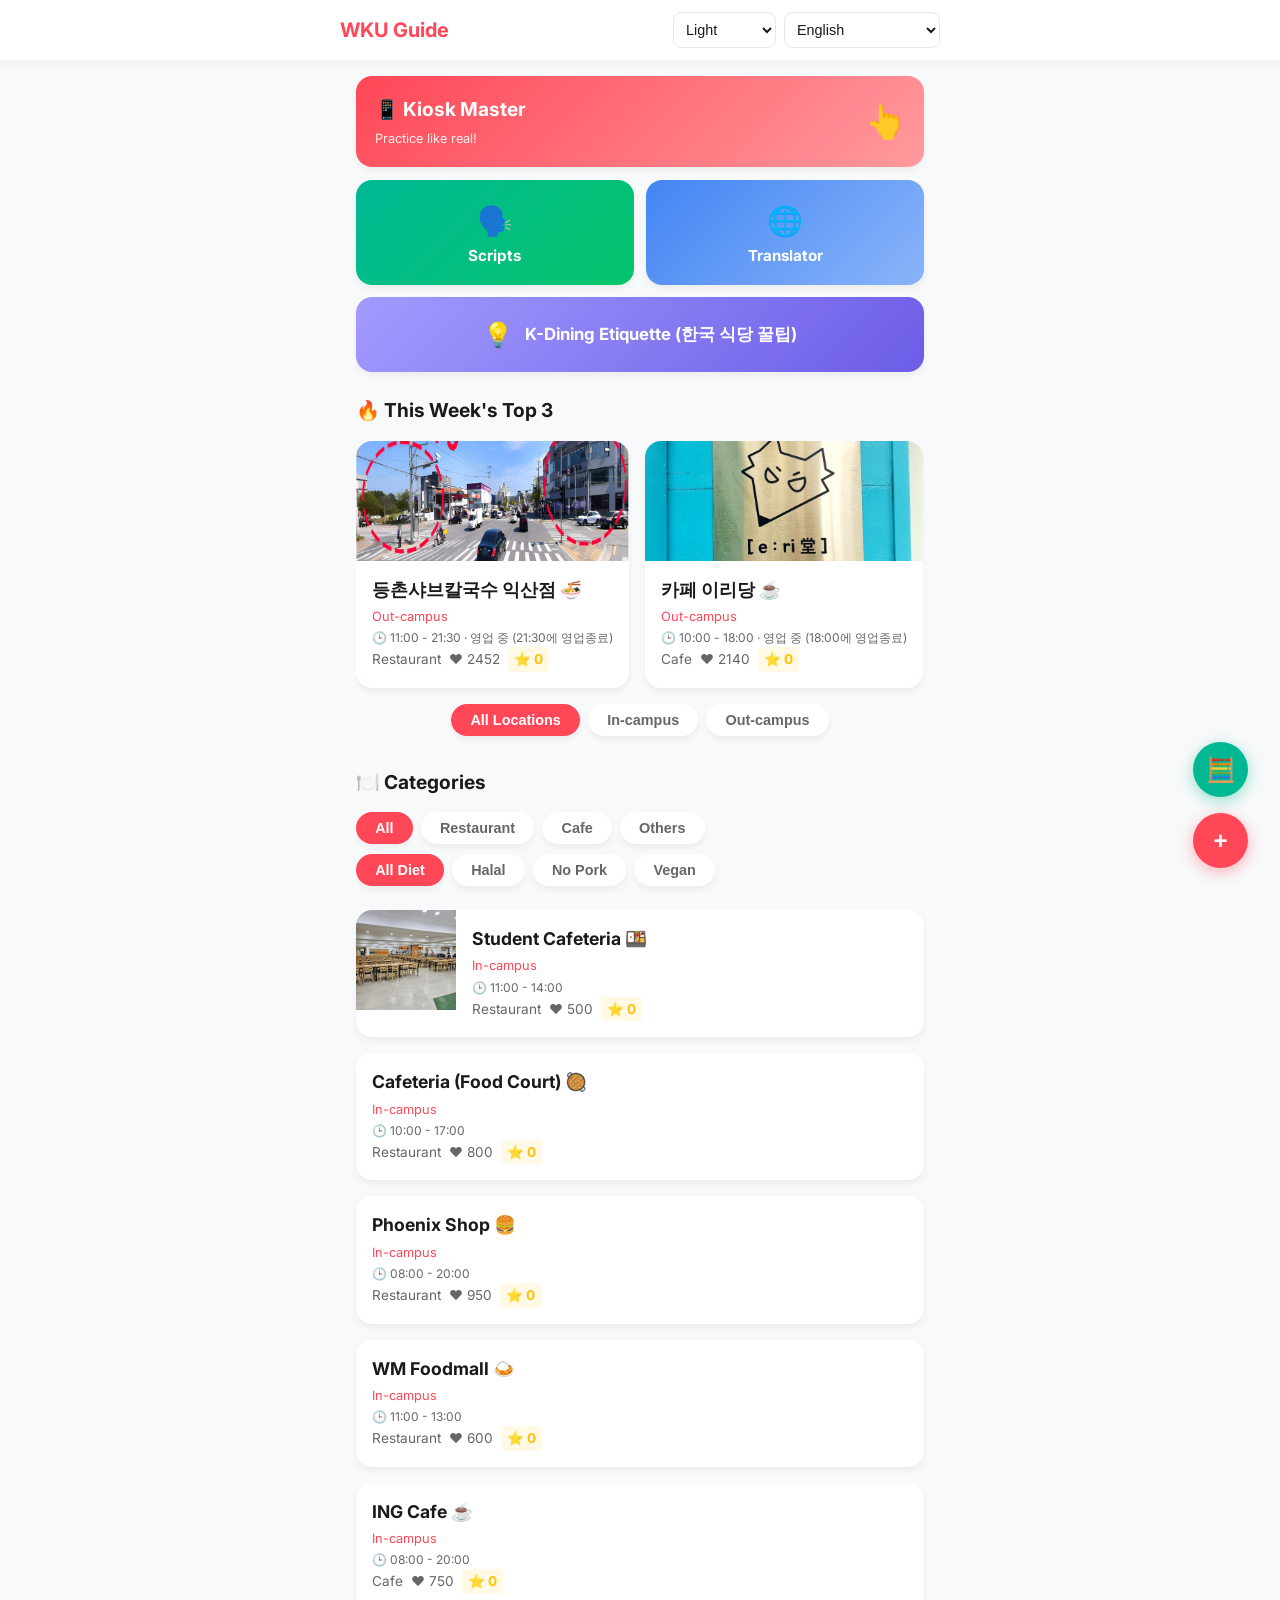
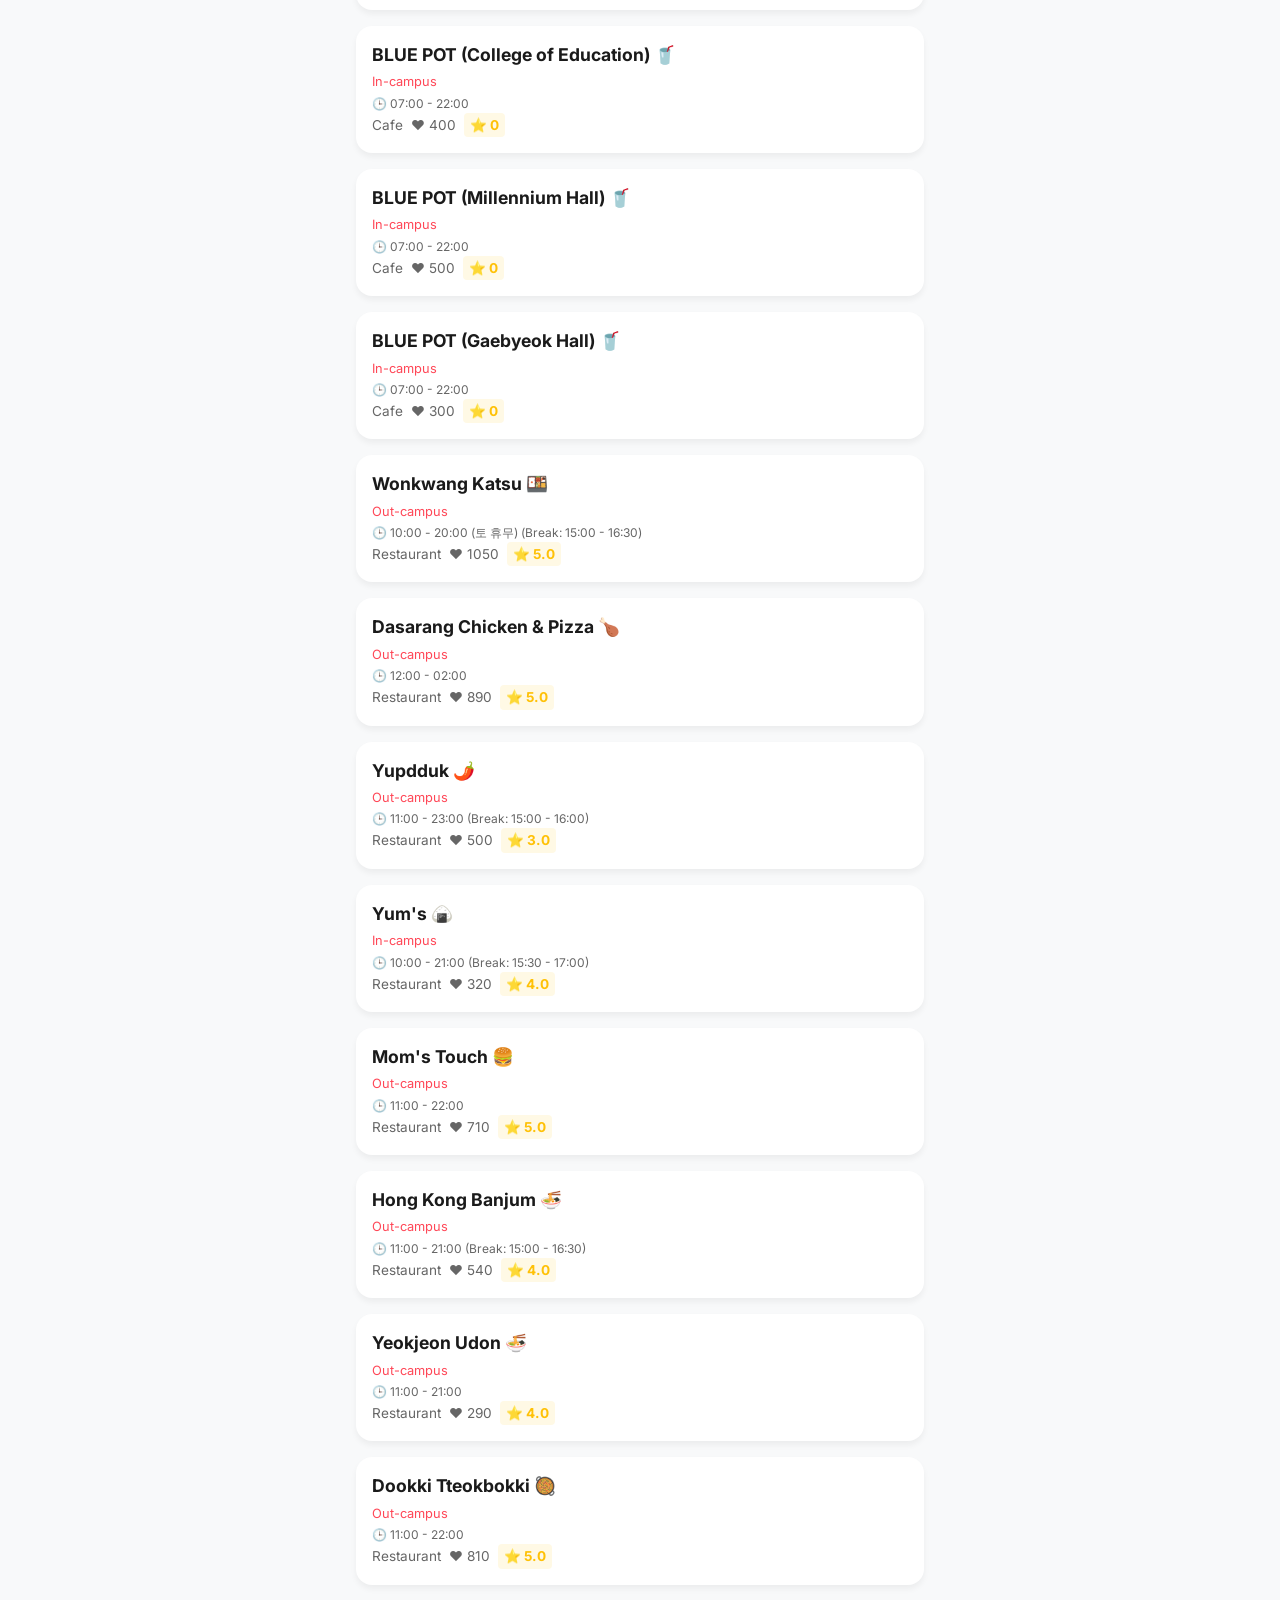
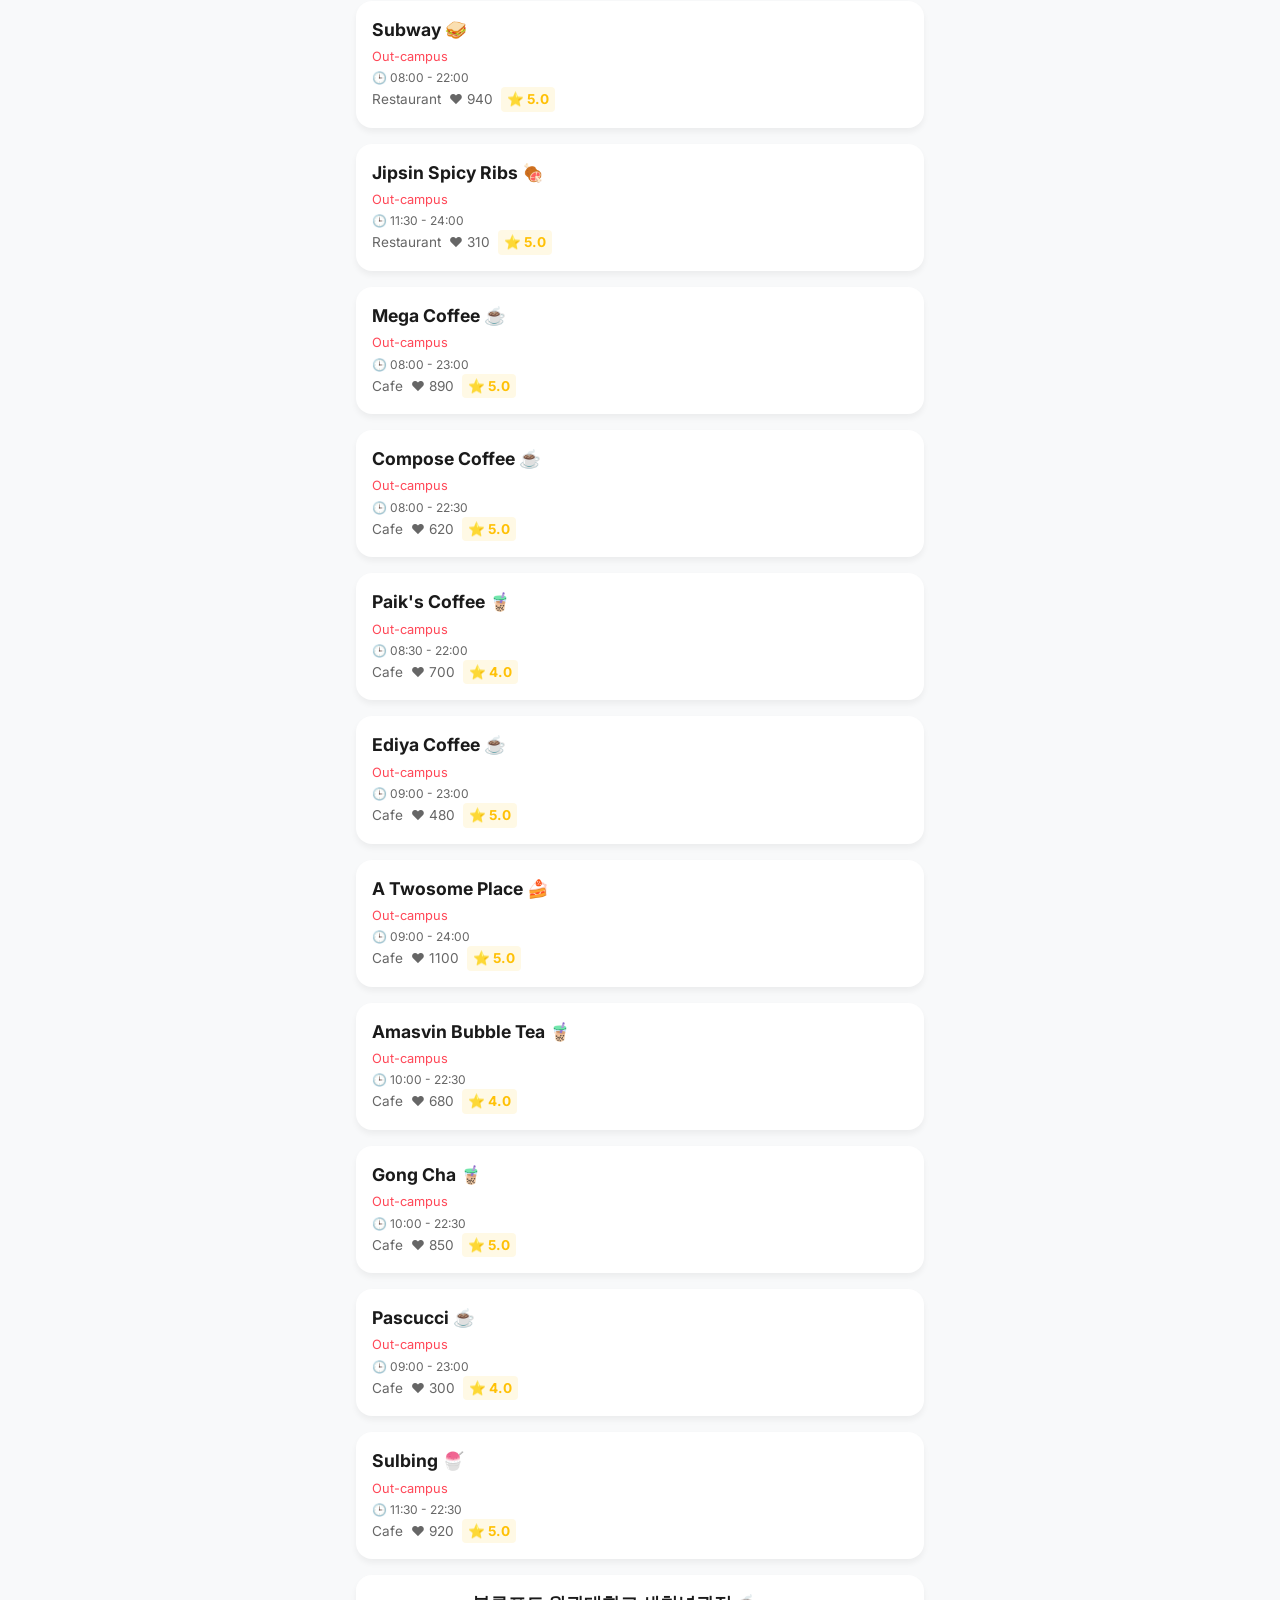
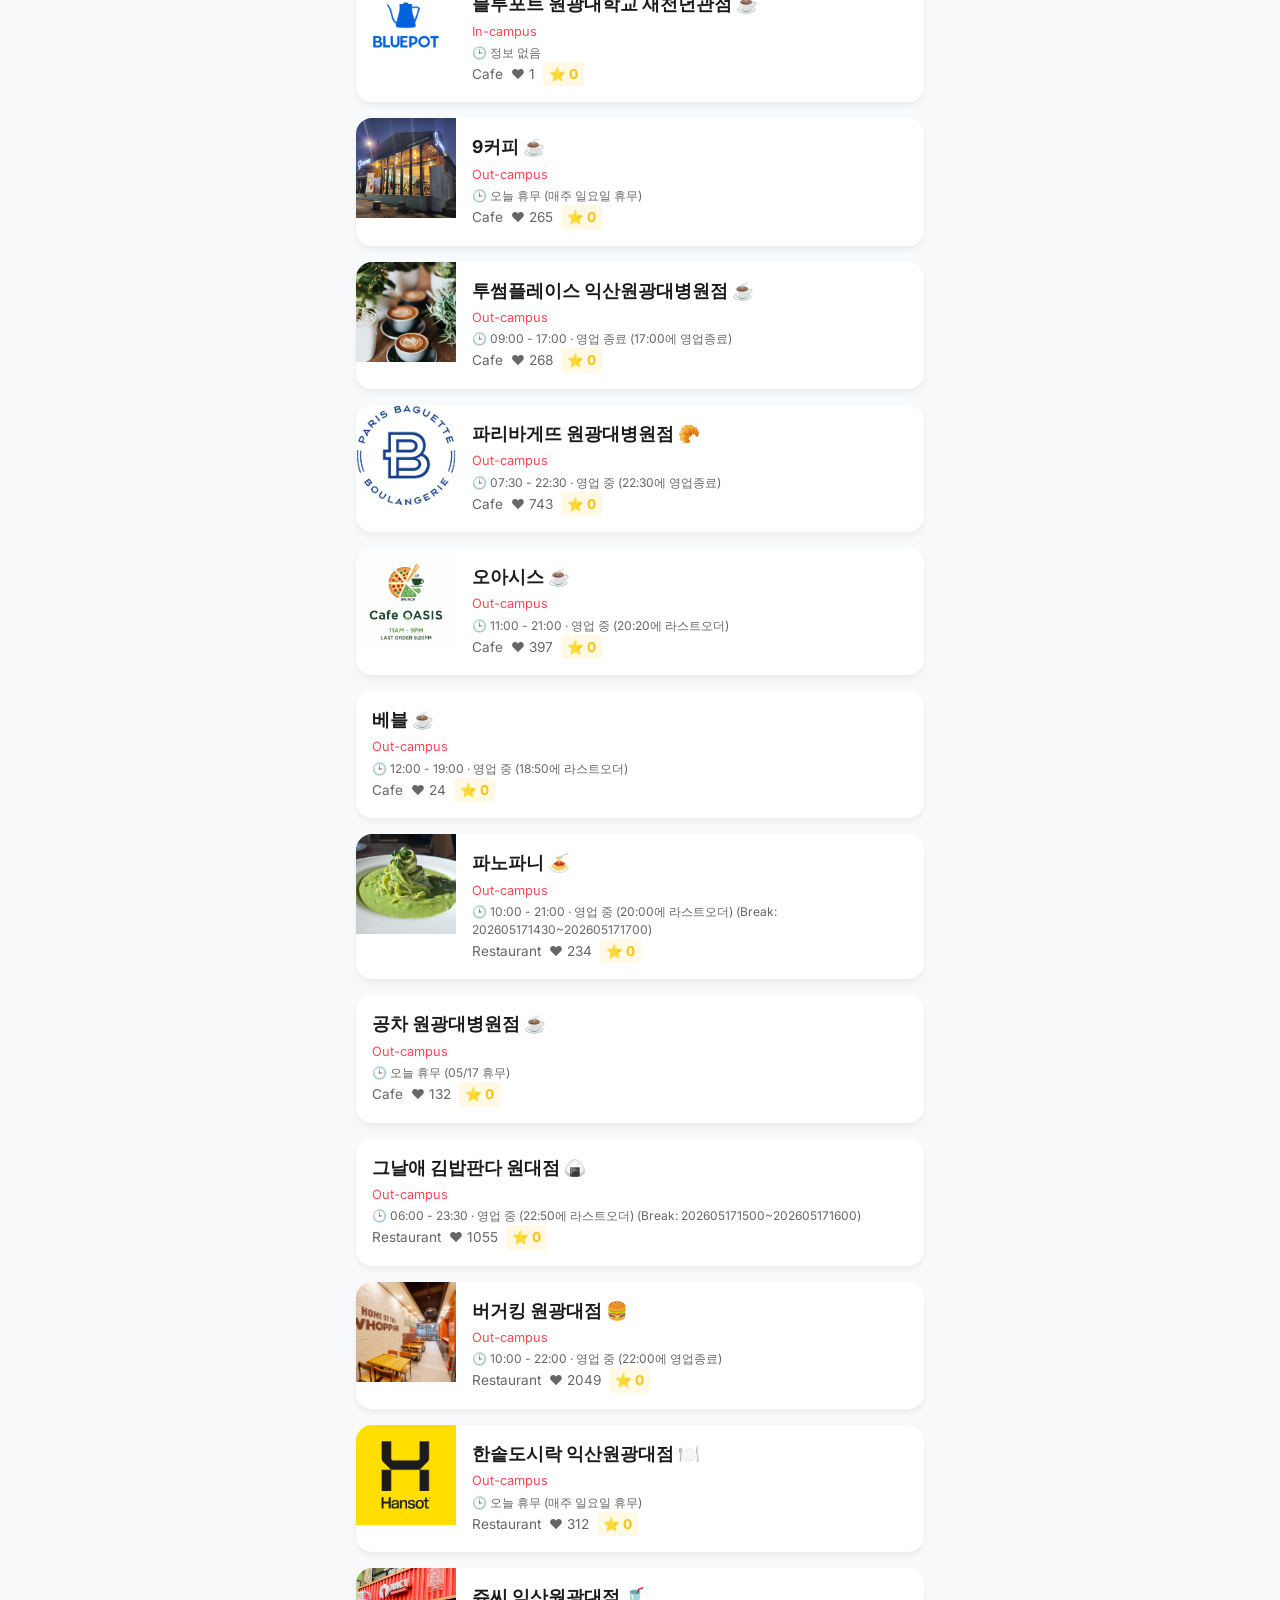
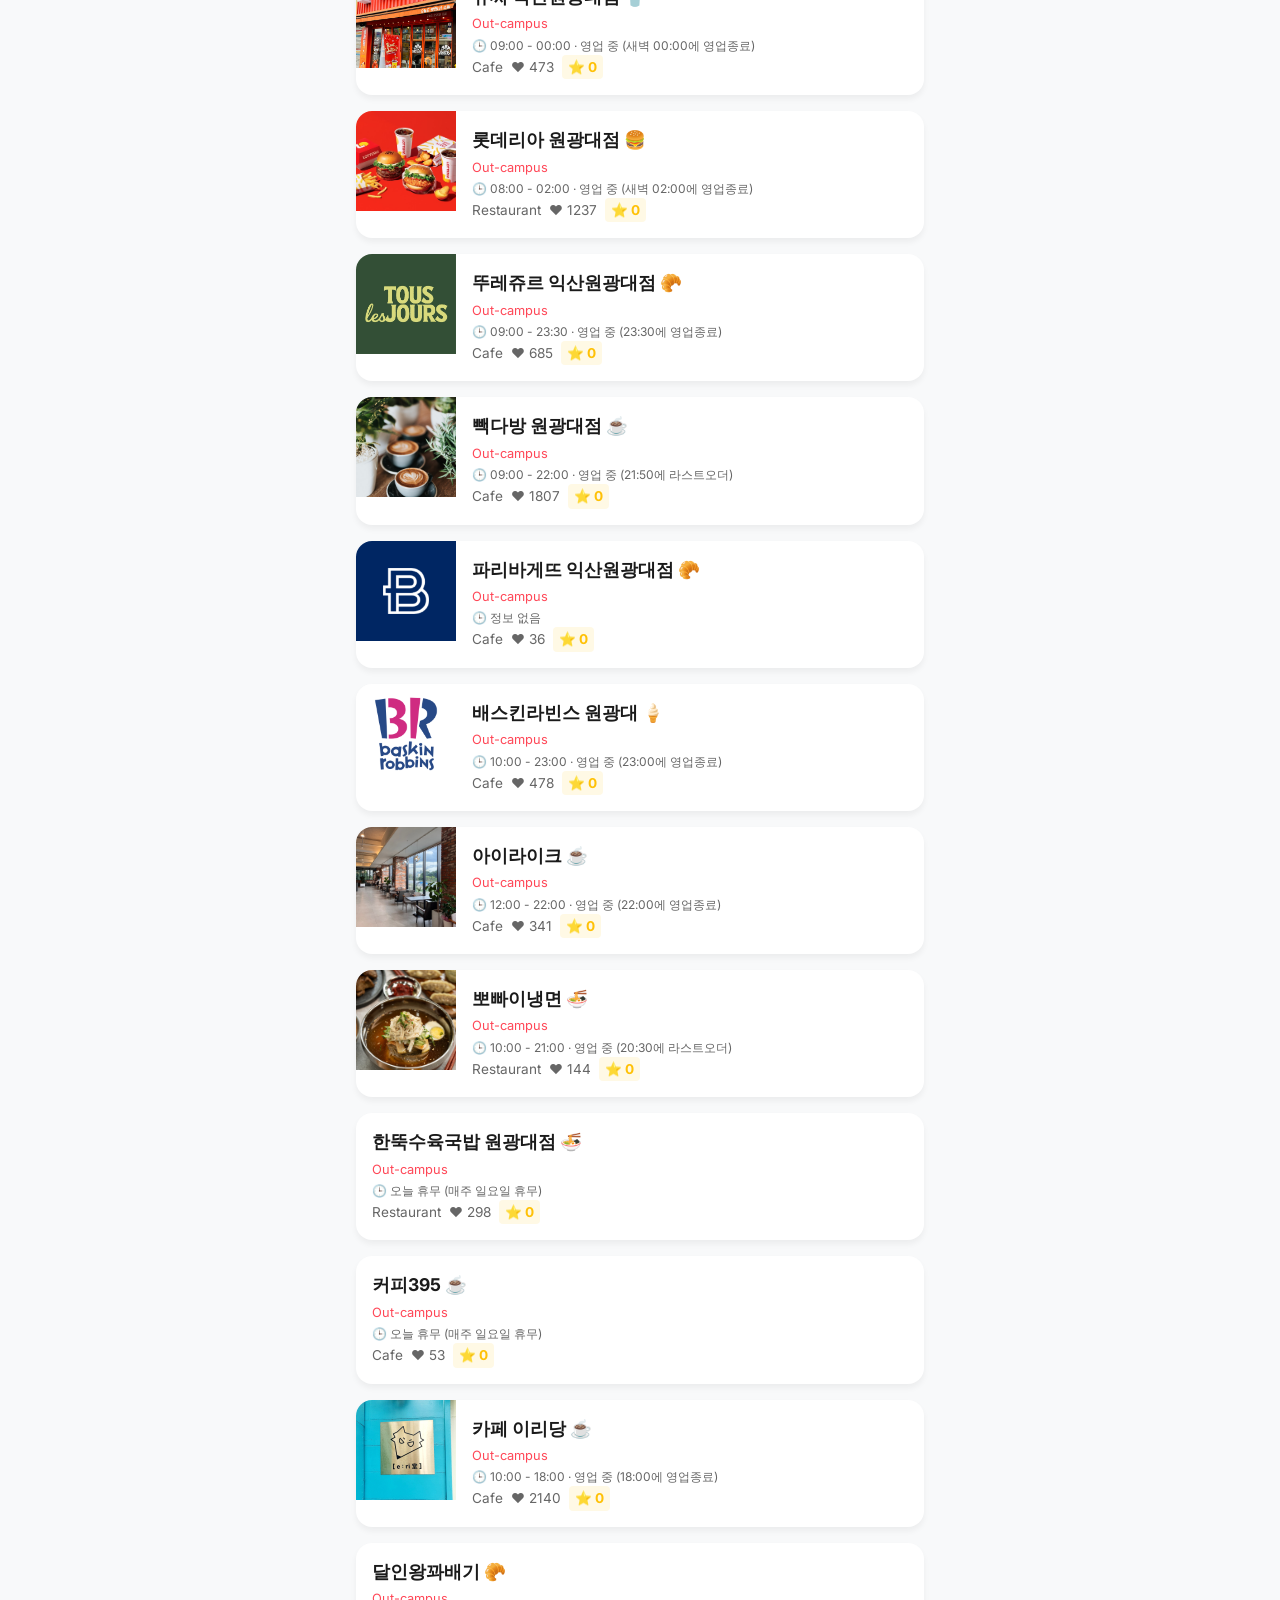
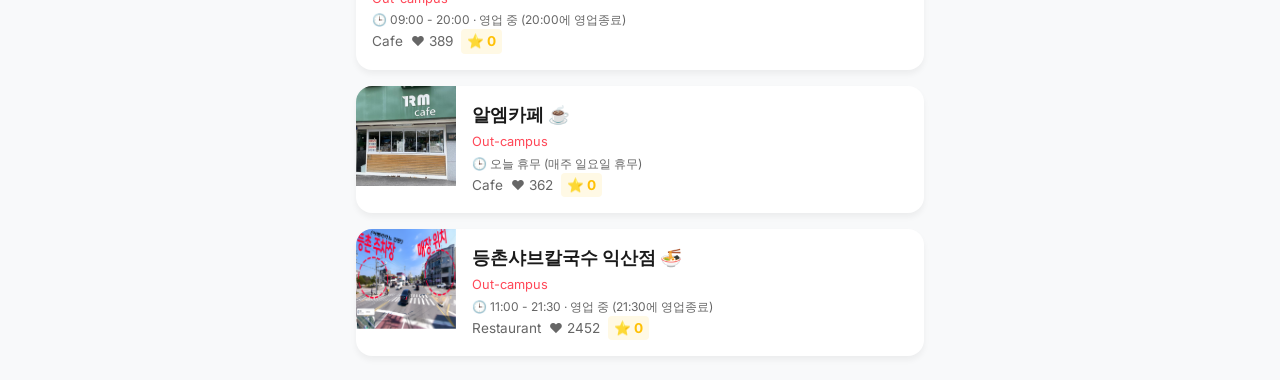
==== commit 61d49bd0: "버전올림" ====
--- a/index.html
+++ b/index.html
@@ -6414,7 +6414,7 @@
   ],
 
 		  init() {
-		    const storedChars = localStorage.getItem('kiosk_chars_v10');
+		    const storedChars = localStorage.getItem('kiosk_chars_v11');
 		    if (storedChars) { this.characters = JSON.parse(storedChars); }
 		    const naverRestaurants = Array.isArray(window.NAVER_WKU_RESTAURANTS) ? window.NAVER_WKU_RESTAURANTS : [];
 		    const stored = localStorage.getItem("restaurants_v15");
@@ -6523,7 +6523,7 @@
   },
 
   saveData() { localStorage.setItem("restaurants_v15", JSON.stringify(this.data)); },
-  saveCharacters() { localStorage.setItem('kiosk_chars_v10', JSON.stringify(this.characters)); },
+  saveCharacters() { localStorage.setItem('kiosk_chars_v11', JSON.stringify(this.characters)); },
   
   changeTheme(theme) {
     this.currentTheme = theme; document.documentElement.setAttribute('data-theme', theme); localStorage.setItem("theme_preference", theme);
